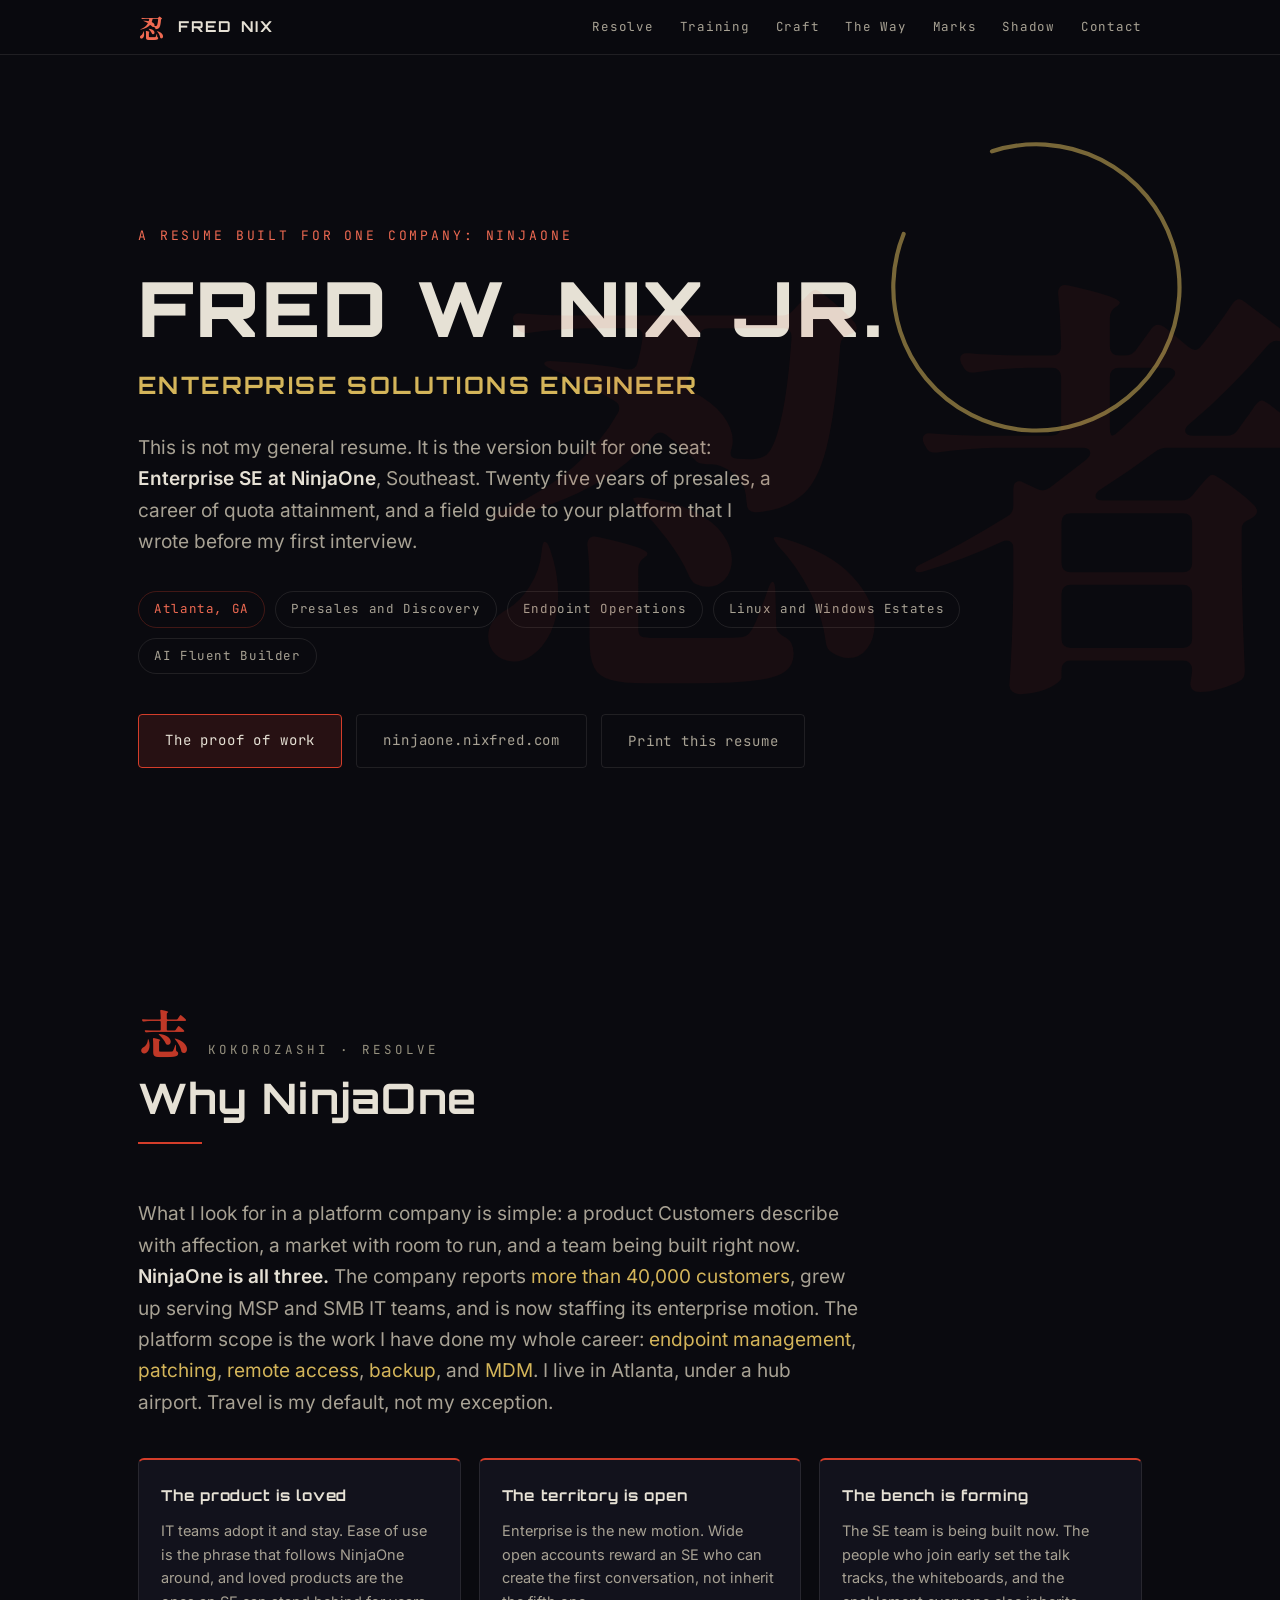
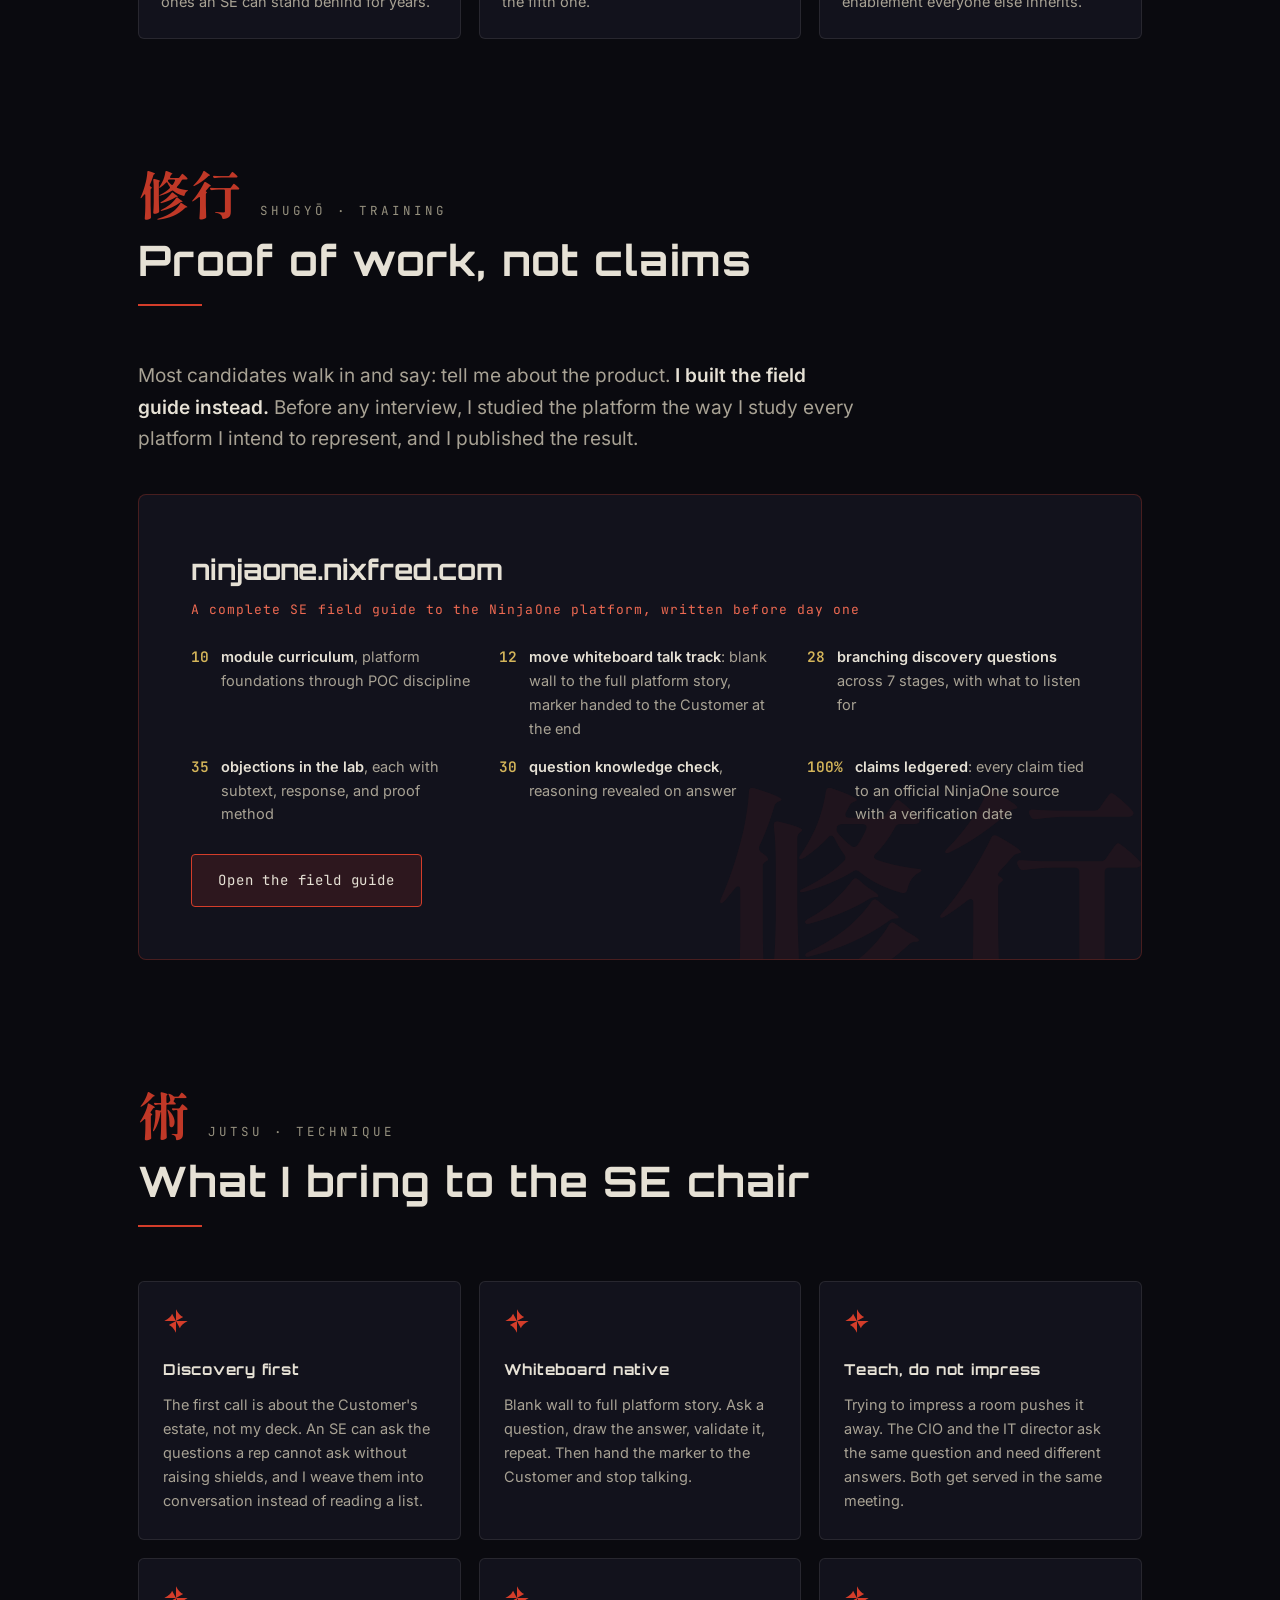
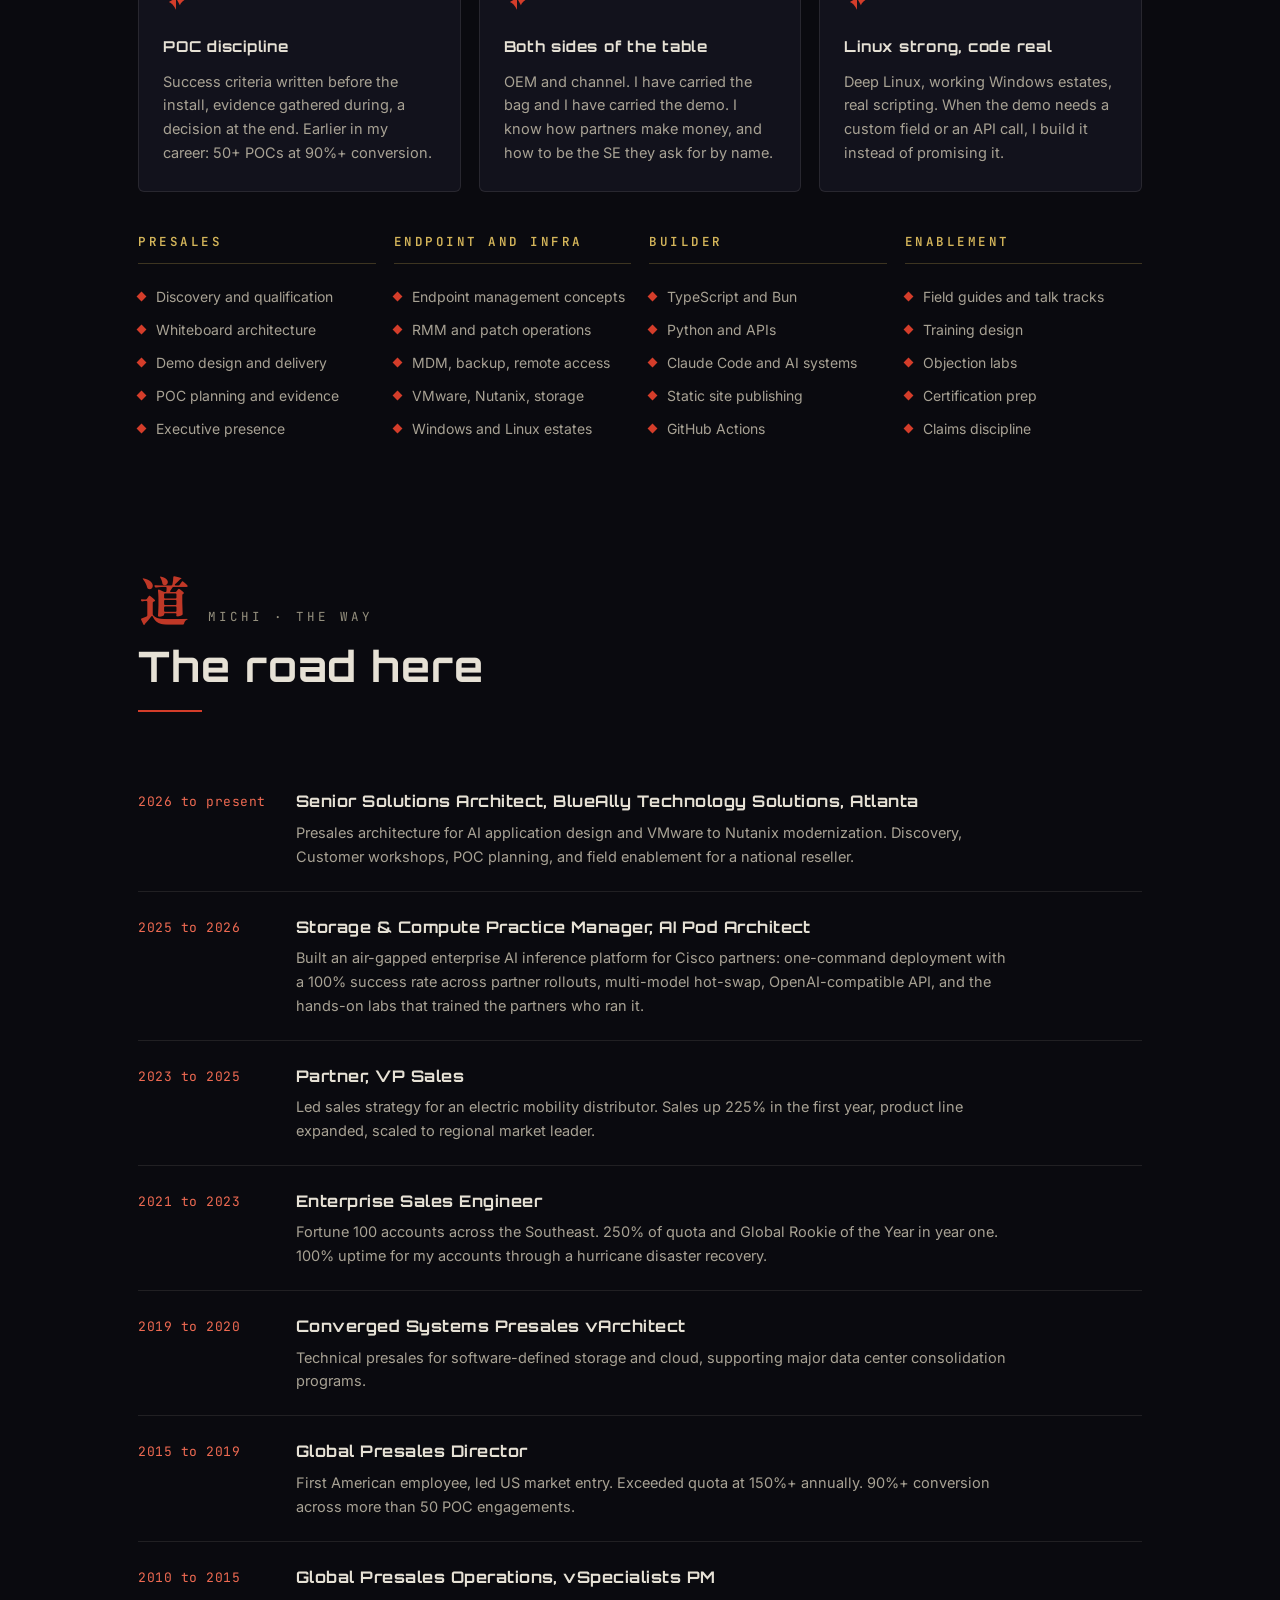
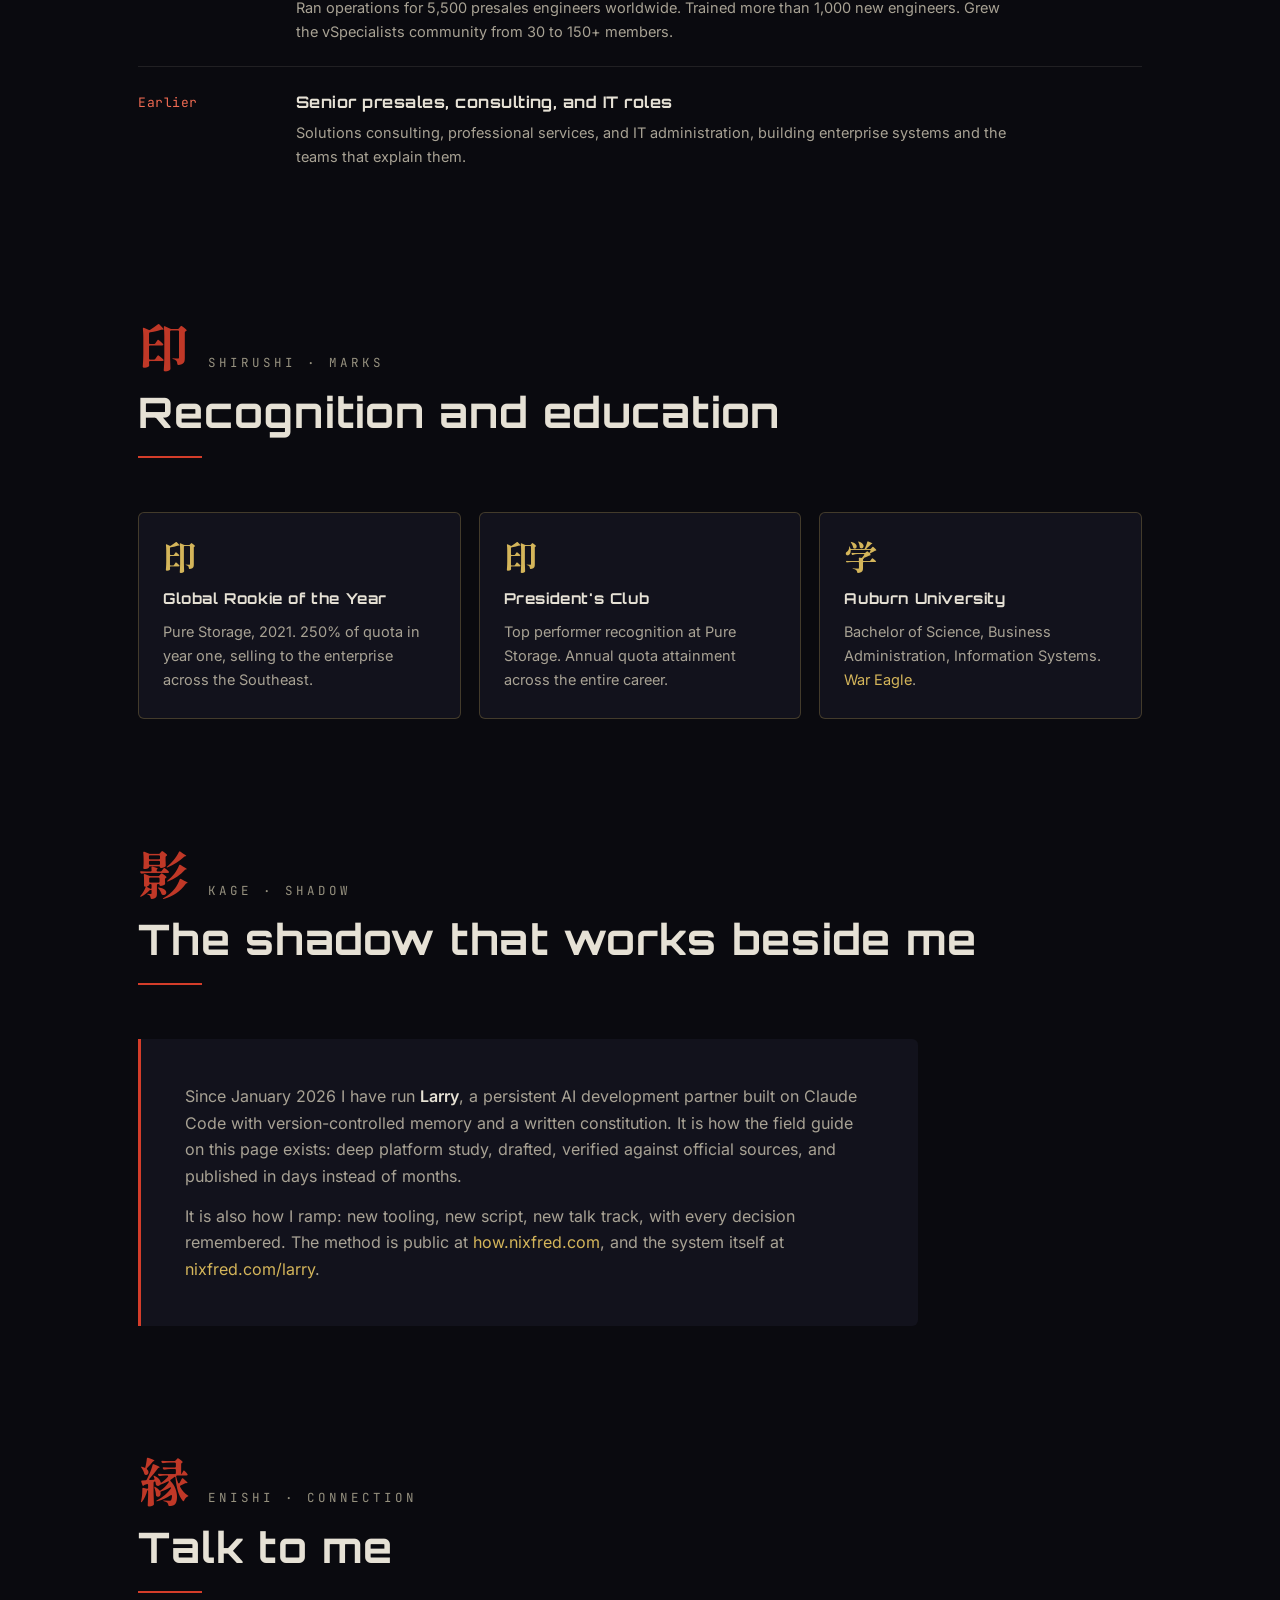
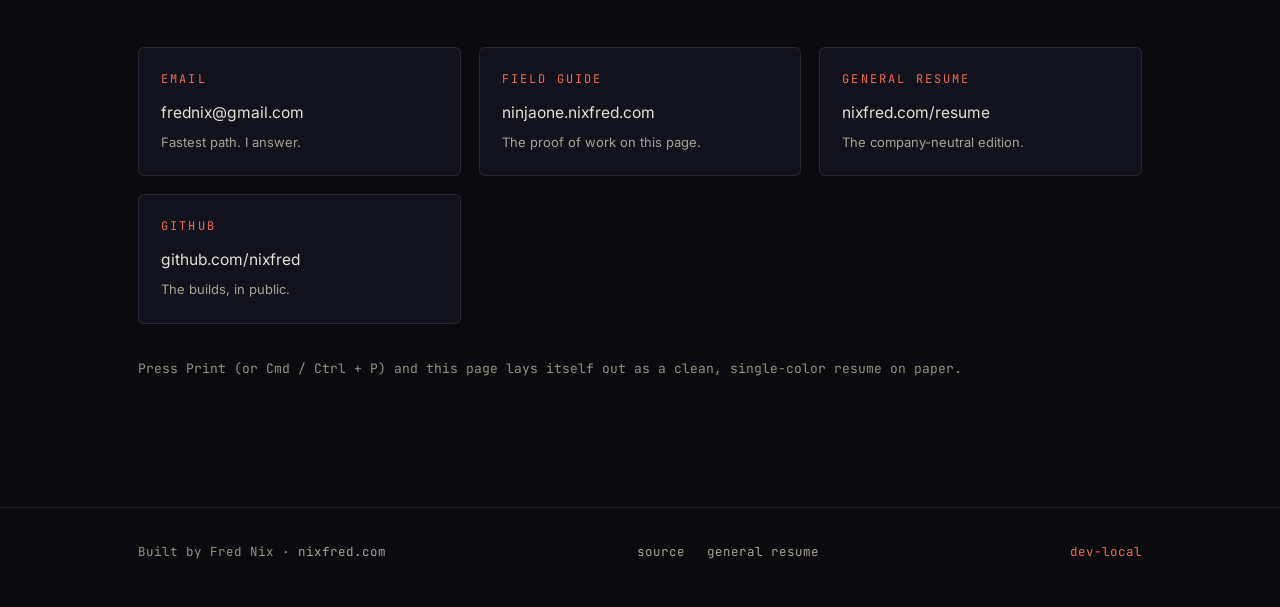
==== index.html @ dfa2b36c "n1.nixfred.com initial build: NinjaOne edition resume, Japanese ninja theme Single-page plain static" ====
<!DOCTYPE html>
<html lang="en">
<head>
  <meta charset="UTF-8">
  <meta name="viewport" content="width=device-width, initial-scale=1.0, viewport-fit=cover">
  <title>Fred W. Nix Jr. | Enterprise SE for NinjaOne</title>
  <meta name="description" content="A NinjaOne edition of Fred Nix's resume: enterprise presales engineer, Atlanta based, with proof of platform study published at ninjaone.nixfred.com.">
  <link rel="canonical" href="https://n1.nixfred.com/">

  <meta property="og:type" content="website">
  <meta property="og:url" content="https://n1.nixfred.com/">
  <meta property="og:title" content="Fred W. Nix Jr. | Enterprise SE for NinjaOne">
  <meta property="og:description" content="Enterprise presales engineer, Atlanta based. Proof of platform study: a full NinjaOne SE field guide at ninjaone.nixfred.com.">
  <meta property="og:image" content="https://n1.nixfred.com/assets/og.png">
  <meta property="og:image:width" content="1200">
  <meta property="og:image:height" content="630">
  <meta name="twitter:card" content="summary_large_image">
  <meta name="twitter:title" content="Fred W. Nix Jr. | Enterprise SE for NinjaOne">
  <meta name="twitter:description" content="Enterprise presales engineer, Atlanta based. Proof of platform study: ninjaone.nixfred.com.">
  <meta name="twitter:image" content="https://n1.nixfred.com/assets/og.png">

  <meta name="theme-color" content="#0a0a0f">
  <link rel="icon" href="favicon.svg" type="image/svg+xml">
  <link rel="icon" href="assets/favicon-32.png" sizes="32x32" type="image/png">
  <link rel="apple-touch-icon" href="assets/favicon-180.png">

  <link rel="stylesheet" href="tokens.css">
  <link rel="stylesheet" href="styles.css">
  <link rel="stylesheet" href="print.css">
  <script>document.documentElement.classList.add('js');</script>
</head>
<body>
<a class="skip-link" href="#main">Skip to content</a>

<svg width="0" height="0" style="position:absolute" aria-hidden="true">
  <defs>
    <symbol id="shuriken" viewBox="0 0 40 40">
      <g fill="currentColor">
        <path d="M20 20 L20 2 Q25 12 31 14 Z"/>
        <path d="M20 20 L20 2 Q25 12 31 14 Z" transform="rotate(90 20 20)"/>
        <path d="M20 20 L20 2 Q25 12 31 14 Z" transform="rotate(180 20 20)"/>
        <path d="M20 20 L20 2 Q25 12 31 14 Z" transform="rotate(270 20 20)"/>
      </g>
    </symbol>
  </defs>
</svg>

<nav class="site-nav" aria-label="Sections">
  <div class="wrap">
    <a class="brand" href="#top"><span class="brand-kanji" lang="ja" aria-hidden="true">忍</span>FRED NIX</a>
    <ul class="nav-links">
      <li><a href="#resolve">Resolve</a></li>
      <li><a href="#training">Training</a></li>
      <li><a href="#craft">Craft</a></li>
      <li><a href="#way">The Way</a></li>
      <li><a href="#marks">Marks</a></li>
      <li><a href="#shadow">Shadow</a></li>
      <li><a href="#contact">Contact</a></li>
    </ul>
  </div>
</nav>

<main id="main">

<header class="hero" id="top">
  <div class="hero-watermark" lang="ja" aria-hidden="true">忍者</div>
  <svg class="hero-enso" viewBox="0 0 200 200" role="img" aria-label="Enso brush circle">
    <circle cx="100" cy="100" r="86" fill="none" stroke="var(--gold)" stroke-width="2.5"
            stroke-linecap="round" stroke-dasharray="465 75" transform="rotate(-108 100 100)" opacity="0.55"/>
  </svg>
  <div class="wrap">
    <p class="kicker">A resume built for one company: NinjaOne</p>
    <h1>FRED W. NIX JR.</h1>
    <p class="hero-role">ENTERPRISE SOLUTIONS ENGINEER</p>
    <p class="hero-claim">
      This is not my general resume. It is the version built for one seat:
      <strong>Enterprise SE at NinjaOne</strong>, Southeast. Twenty five years of
      presales, a career of quota attainment, and a field guide to your platform
      that I wrote before my first interview.
    </p>
    <ul class="chip-row">
      <li class="chip accent">Atlanta, GA</li>
      <li class="chip">Presales and Discovery</li>
      <li class="chip">Endpoint Operations</li>
      <li class="chip">Linux and Windows Estates</li>
      <li class="chip">AI Fluent Builder</li>
    </ul>
    <div class="cta-row">
      <a class="btn" href="#training">The proof of work</a>
      <a class="btn ghost" href="https://ninjaone.nixfred.com/">ninjaone.nixfred.com</a>
      <button class="btn ghost" type="button" onclick="window.print()">Print this resume</button>
    </div>
  </div>
</header>

<section id="resolve" aria-labelledby="resolve-h">
  <div class="wrap">
    <div class="section-head reveal">
      <div class="section-mark">
        <span class="mark-kanji" lang="ja">志</span>
        <span class="mark-romaji">kokorozashi · resolve</span>
      </div>
      <h2 id="resolve-h">Why NinjaOne</h2>
      <div class="section-rule"></div>
    </div>
    <p class="lede reveal">
      What I look for in a platform company is simple: a product Customers describe
      with affection, a market with room to run, and a team being built right now.
      <strong>NinjaOne is all three.</strong> The company reports
      <a href="https://www.ninjaone.com/">more than 40,000 customers</a>, grew up
      serving MSP and SMB IT teams, and is now staffing its enterprise motion.
      The platform scope is the work I have done my whole career:
      <a href="https://www.ninjaone.com/endpoint-management/">endpoint management</a>,
      <a href="https://www.ninjaone.com/patch-management/">patching</a>,
      <a href="https://www.ninjaone.com/remote-access/">remote access</a>,
      <a href="https://www.ninjaone.com/backup/">backup</a>, and
      <a href="https://www.ninjaone.com/mdm/">MDM</a>.
      I live in Atlanta, under a hub airport. Travel is my default, not my exception.
    </p>
    <ul class="why-points">
      <li class="why-point reveal">
        <h3>The product is loved</h3>
        <p>IT teams adopt it and stay. Ease of use is the phrase that follows
        NinjaOne around, and loved products are the ones an SE can stand behind
        for years.</p>
      </li>
      <li class="why-point reveal">
        <h3>The territory is open</h3>
        <p>Enterprise is the new motion. Wide open accounts reward an SE who can
        create the first conversation, not inherit the fifth one.</p>
      </li>
      <li class="why-point reveal">
        <h3>The bench is forming</h3>
        <p>The SE team is being built now. The people who join early set the
        talk tracks, the whiteboards, and the enablement everyone else inherits.</p>
      </li>
    </ul>
  </div>
</section>

<section id="training" aria-labelledby="training-h">
  <div class="wrap">
    <div class="section-head reveal">
      <div class="section-mark">
        <span class="mark-kanji" lang="ja">修行</span>
        <span class="mark-romaji">shugyō · training</span>
      </div>
      <h2 id="training-h">Proof of work, not claims</h2>
      <div class="section-rule"></div>
    </div>
    <p class="lede reveal">
      Most candidates walk in and say: tell me about the product.
      <strong>I built the field guide instead.</strong> Before any interview,
      I studied the platform the way I study every platform I intend to represent,
      and I published the result.
    </p>
    <div class="proof reveal" style="margin-top:40px">
      <div class="proof-kanji" lang="ja" aria-hidden="true">修行</div>
      <h3><a href="https://ninjaone.nixfred.com/">ninjaone.nixfred.com</a></h3>
      <p class="proof-sub">A complete SE field guide to the NinjaOne platform, written before day one</p>
      <ul class="proof-grid">
        <li><span class="n">10</span><span><strong>module curriculum</strong>, platform foundations through POC discipline</span></li>
        <li><span class="n">12</span><span><strong>move whiteboard talk track</strong>: blank wall to the full platform story, marker handed to the Customer at the end</span></li>
        <li><span class="n">28</span><span><strong>branching discovery questions</strong> across 7 stages, with what to listen for</span></li>
        <li><span class="n">35</span><span><strong>objections in the lab</strong>, each with subtext, response, and proof method</span></li>
        <li><span class="n">30</span><span><strong>question knowledge check</strong>, reasoning revealed on answer</span></li>
        <li><span class="n">100%</span><span><strong>claims ledgered</strong>: every claim tied to an official NinjaOne source with a verification date</span></li>
      </ul>
      <a class="btn" href="https://ninjaone.nixfred.com/">Open the field guide</a>
    </div>
  </div>
</section>

<section id="craft" aria-labelledby="craft-h">
  <div class="wrap">
    <div class="section-head reveal">
      <div class="section-mark">
        <span class="mark-kanji" lang="ja">術</span>
        <span class="mark-romaji">jutsu · technique</span>
      </div>
      <h2 id="craft-h">What I bring to the SE chair</h2>
      <div class="section-rule"></div>
    </div>
    <div class="craft-grid">
      <div class="craft-card reveal">
        <svg class="shuriken" role="img" aria-label="Shuriken mark" style="color:var(--vermillion)"><use href="#shuriken"/></svg>
        <h3>Discovery first</h3>
        <p>The first call is about the Customer's estate, not my deck. An SE can ask
        the questions a rep cannot ask without raising shields, and I weave them
        into conversation instead of reading a list.</p>
      </div>
      <div class="craft-card reveal">
        <svg class="shuriken" role="img" aria-label="Shuriken mark" style="color:var(--vermillion)"><use href="#shuriken"/></svg>
        <h3>Whiteboard native</h3>
        <p>Blank wall to full platform story. Ask a question, draw the answer,
        validate it, repeat. Then hand the marker to the Customer and stop talking.</p>
      </div>
      <div class="craft-card reveal">
        <svg class="shuriken" role="img" aria-label="Shuriken mark" style="color:var(--vermillion)"><use href="#shuriken"/></svg>
        <h3>Teach, do not impress</h3>
        <p>Trying to impress a room pushes it away. The CIO and the IT director ask
        the same question and need different answers. Both get served in the same meeting.</p>
      </div>
      <div class="craft-card reveal">
        <svg class="shuriken" role="img" aria-label="Shuriken mark" style="color:var(--vermillion)"><use href="#shuriken"/></svg>
        <h3>POC discipline</h3>
        <p>Success criteria written before the install, evidence gathered during,
        a decision at the end. Earlier in my career: 50+ POCs at 90%+ conversion.</p>
      </div>
      <div class="craft-card reveal">
        <svg class="shuriken" role="img" aria-label="Shuriken mark" style="color:var(--vermillion)"><use href="#shuriken"/></svg>
        <h3>Both sides of the table</h3>
        <p>OEM and channel. I have carried the bag and I have carried the demo. I know
        how partners make money, and how to be the SE they ask for by name.</p>
      </div>
      <div class="craft-card reveal">
        <svg class="shuriken" role="img" aria-label="Shuriken mark" style="color:var(--vermillion)"><use href="#shuriken"/></svg>
        <h3>Linux strong, code real</h3>
        <p>Deep Linux, working Windows estates, real scripting. When the demo needs a
        custom field or an API call, I build it instead of promising it.</p>
      </div>
    </div>

    <div class="skills-grid">
      <div class="skill-col reveal">
        <h3>Presales</h3>
        <ul>
          <li>Discovery and qualification</li>
          <li>Whiteboard architecture</li>
          <li>Demo design and delivery</li>
          <li>POC planning and evidence</li>
          <li>Executive presence</li>
        </ul>
      </div>
      <div class="skill-col reveal">
        <h3>Endpoint and Infra</h3>
        <ul>
          <li>Endpoint management concepts</li>
          <li>RMM and patch operations</li>
          <li>MDM, backup, remote access</li>
          <li>VMware, Nutanix, storage</li>
          <li>Windows and Linux estates</li>
        </ul>
      </div>
      <div class="skill-col reveal">
        <h3>Builder</h3>
        <ul>
          <li>TypeScript and Bun</li>
          <li>Python and APIs</li>
          <li>Claude Code and AI systems</li>
          <li>Static site publishing</li>
          <li>GitHub Actions</li>
        </ul>
      </div>
      <div class="skill-col reveal">
        <h3>Enablement</h3>
        <ul>
          <li>Field guides and talk tracks</li>
          <li>Training design</li>
          <li>Objection labs</li>
          <li>Certification prep</li>
          <li>Claims discipline</li>
        </ul>
      </div>
    </div>
  </div>
</section>

<section id="way" aria-labelledby="way-h">
  <div class="wrap">
    <div class="section-head reveal">
      <div class="section-mark">
        <span class="mark-kanji" lang="ja">道</span>
        <span class="mark-romaji">michi · the way</span>
      </div>
      <h2 id="way-h">The road here</h2>
      <div class="section-rule"></div>
    </div>
    <ul class="timeline">
      <li class="reveal">
        <span class="t-when">2026 to present</span>
        <div>
          <div class="t-role">Senior Solutions Architect, BlueAlly Technology Solutions, Atlanta</div>
          <p class="t-what">Presales architecture for AI application design and VMware to
          Nutanix modernization. Discovery, Customer workshops, POC planning, and field
          enablement for a national reseller.</p>
        </div>
      </li>
      <li class="reveal">
        <span class="t-when">2025 to 2026</span>
        <div>
          <div class="t-role">Storage &amp; Compute Practice Manager, AI Pod Architect</div>
          <p class="t-what">Built an air-gapped enterprise AI inference platform for Cisco
          partners: one-command deployment with a 100% success rate across partner rollouts,
          multi-model hot-swap, OpenAI-compatible API, and the hands-on labs that trained
          the partners who ran it.</p>
        </div>
      </li>
      <li class="reveal">
        <span class="t-when">2023 to 2025</span>
        <div>
          <div class="t-role">Partner, VP Sales</div>
          <p class="t-what">Led sales strategy for an electric mobility distributor.
          Sales up 225% in the first year, product line expanded, scaled to regional
          market leader.</p>
        </div>
      </li>
      <li class="reveal">
        <span class="t-when">2021 to 2023</span>
        <div>
          <div class="t-role">Enterprise Sales Engineer</div>
          <p class="t-what">Fortune 100 accounts across the Southeast. 250% of quota and
          Global Rookie of the Year in year one. 100% uptime for my accounts through a
          hurricane disaster recovery.</p>
        </div>
      </li>
      <li class="reveal">
        <span class="t-when">2019 to 2020</span>
        <div>
          <div class="t-role">Converged Systems Presales vArchitect</div>
          <p class="t-what">Technical presales for software-defined storage and cloud,
          supporting major data center consolidation programs.</p>
        </div>
      </li>
      <li class="reveal">
        <span class="t-when">2015 to 2019</span>
        <div>
          <div class="t-role">Global Presales Director</div>
          <p class="t-what">First American employee, led US market entry. Exceeded quota at
          150%+ annually. 90%+ conversion across more than 50 POC engagements.</p>
        </div>
      </li>
      <li class="reveal">
        <span class="t-when">2010 to 2015</span>
        <div>
          <div class="t-role">Global Presales Operations, vSpecialists PM</div>
          <p class="t-what">Ran operations for 5,500 presales engineers worldwide. Trained
          more than 1,000 new engineers. Grew the vSpecialists community from 30 to 150+
          members.</p>
        </div>
      </li>
      <li class="reveal">
        <span class="t-when">Earlier</span>
        <div>
          <div class="t-role">Senior presales, consulting, and IT roles</div>
          <p class="t-what">Solutions consulting, professional services, and IT
          administration, building enterprise systems and the teams that explain them.</p>
        </div>
      </li>
    </ul>
  </div>
</section>

<section id="marks" aria-labelledby="marks-h">
  <div class="wrap">
    <div class="section-head reveal">
      <div class="section-mark">
        <span class="mark-kanji" lang="ja">印</span>
        <span class="mark-romaji">shirushi · marks</span>
      </div>
      <h2 id="marks-h">Recognition and education</h2>
      <div class="section-rule"></div>
    </div>
    <div class="marks-grid">
      <div class="mark-card reveal">
        <div class="kanji-badge" lang="ja" aria-hidden="true">印</div>
        <h3>Global Rookie of the Year</h3>
        <p>Pure Storage, 2021. 250% of quota in year one, selling to the enterprise
        across the Southeast.</p>
      </div>
      <div class="mark-card reveal">
        <div class="kanji-badge" lang="ja" aria-hidden="true">印</div>
        <h3>President's Club</h3>
        <p>Top performer recognition at Pure Storage. Annual quota attainment across
        the entire career.</p>
      </div>
      <div class="mark-card reveal">
        <div class="kanji-badge" lang="ja" aria-hidden="true">学</div>
        <h3>Auburn University</h3>
        <p>Bachelor of Science, Business Administration, Information Systems.
        <a href="https://www.auburn.edu/">War Eagle</a>.</p>
      </div>
    </div>
  </div>
</section>

<section id="shadow" aria-labelledby="shadow-h">
  <div class="wrap">
    <div class="section-head reveal">
      <div class="section-mark">
        <span class="mark-kanji" lang="ja">影</span>
        <span class="mark-romaji">kage · shadow</span>
      </div>
      <h2 id="shadow-h">The shadow that works beside me</h2>
      <div class="section-rule"></div>
    </div>
    <div class="shadow-box reveal">
      <p>Since January 2026 I have run <strong>Larry</strong>, a persistent AI development
      partner built on Claude Code with version-controlled memory and a written constitution.
      It is how the field guide on this page exists: deep platform study, drafted, verified
      against official sources, and published in days instead of months.</p>
      <p>It is also how I ramp: new tooling, new script, new talk track, with every decision
      remembered. The method is public at <a href="https://how.nixfred.com/">how.nixfred.com</a>,
      and the system itself at <a href="https://nixfred.com/larry">nixfred.com/larry</a>.</p>
    </div>
  </div>
</section>

<section id="contact" aria-labelledby="contact-h">
  <div class="wrap">
    <div class="section-head reveal">
      <div class="section-mark">
        <span class="mark-kanji" lang="ja">縁</span>
        <span class="mark-romaji">enishi · connection</span>
      </div>
      <h2 id="contact-h">Talk to me</h2>
      <div class="section-rule"></div>
    </div>
    <ul class="contact-links">
      <li class="reveal">
        <a href="mailto:frednix@gmail.com">
          <span class="lbl">Email</span>
          <span class="val">frednix@gmail.com</span>
          <span class="sub">Fastest path. I answer.</span>
        </a>
      </li>
      <li class="reveal">
        <a href="https://ninjaone.nixfred.com/">
          <span class="lbl">Field guide</span>
          <span class="val">ninjaone.nixfred.com</span>
          <span class="sub">The proof of work on this page.</span>
        </a>
      </li>
      <li class="reveal">
        <a href="https://nixfred.com/resume/">
          <span class="lbl">General resume</span>
          <span class="val">nixfred.com/resume</span>
          <span class="sub">The company-neutral edition.</span>
        </a>
      </li>
      <li class="reveal">
        <a href="https://github.com/nixfred">
          <span class="lbl">GitHub</span>
          <span class="val">github.com/nixfred</span>
          <span class="sub">The builds, in public.</span>
        </a>
      </li>
    </ul>
    <p class="print-hint">Press Print (or Cmd / Ctrl + P) and this page lays itself out as a clean, single-color resume on paper.</p>
  </div>
</section>

</main>

<footer class="site-footer">
  <div class="wrap">
    <span>Built by Fred Nix · <a href="https://nixfred.com/">nixfred.com</a></span>
    <span class="footer-links">
      <a href="https://github.com/nixfred/resume.nixfred.com.ninjaone">source</a>
      <a href="https://nixfred.com/resume/">general resume</a>
    </span>
    <span class="version">dev-local</span>
  </div>
</footer>

<script>
  // Decorative reveal only. All content is present without JS.
  const revealObserver = new IntersectionObserver((entries) => {
    entries.forEach(entry => {
      if (entry.isIntersecting) {
        entry.target.classList.add('in');
        revealObserver.unobserve(entry.target);
      }
    });
  }, { threshold: 0.08 });
  document.querySelectorAll('.reveal').forEach(el => revealObserver.observe(el));
</script>

</body>
</html>
---- tokens.css ----
/* tokens.css: the only home for color values on n1.nixfred.com (factory: tokens are law) */
:root {
  /* palette */
  --ink: #0a0a0f;
  --ink-2: #12121c;
  --ink-3: #1a1a28;
  --bone: #e6e1d5;
  --bone-dim: #a8a294;
  --bone-faint: #96917f;
  --vermillion: #d43d2a;
  --vermillion-text: #ef6a52;
  --gold: #d4b55a;
  --gold-dim: #9d8a4e;

  /* derived shades */
  --vermillion-border: rgba(212, 61, 42, 0.28);
  --vermillion-glow: rgba(212, 61, 42, 0.14);
  --gold-border: rgba(212, 181, 90, 0.25);
  --bone-border: rgba(230, 225, 213, 0.10);
  --ink-overlay: rgba(10, 10, 15, 0.82);
  --kanji-watermark: rgba(212, 61, 42, 0.07);
  --kanji-mark: rgba(212, 61, 42, 0.9);

  /* type */
  --font-display: 'Orbitron', sans-serif;
  --font-body: 'Inter', sans-serif;
  --font-mono: 'JetBrains Mono', monospace;
  --font-kanji: 'Shippori Mincho B1', serif;

  /* rhythm */
  --maxw: 1100px;
  --gutter: clamp(20px, 4vw, 48px);
  --section-gap: clamp(72px, 10vw, 128px);

  color-scheme: dark;
}

/* print palette: clean single-color paper resume. Colors live here so
   print.css stays layout-only and the tokens gate holds on paper too. */
@media print {
  :root {
    --ink: #ffffff;
    --ink-2: #ffffff;
    --ink-3: #ffffff;
    --bone: #1a1a1a;
    --bone-dim: #333333;
    --bone-faint: #555555;
    --vermillion: #1a1a1a;
    --vermillion-text: #1a1a1a;
    --gold: #1a1a1a;
    --gold-dim: #1a1a1a;
    --vermillion-border: #cccccc;
    --vermillion-glow: #ffffff;
    --gold-border: #cccccc;
    --bone-border: #dddddd;
    --ink-overlay: #ffffff;
    --kanji-watermark: rgba(0, 0, 0, 0);
    --kanji-mark: #1a1a1a;
    color-scheme: light;
  }
}
---- styles.css ----
/* styles.css: n1.nixfred.com. All color flows from tokens.css. */

@font-face {
  font-family: 'Orbitron';
  src: url('assets/fonts/orbitron-700.woff2') format('woff2');
  font-weight: 700;
  font-display: swap;
}
@font-face {
  font-family: 'Orbitron';
  src: url('assets/fonts/orbitron-900.woff2') format('woff2');
  font-weight: 900;
  font-display: swap;
}
@font-face {
  font-family: 'Inter';
  src: url('assets/fonts/inter-400.woff2') format('woff2');
  font-weight: 400;
  font-display: swap;
}
@font-face {
  font-family: 'Inter';
  src: url('assets/fonts/inter-600.woff2') format('woff2');
  font-weight: 600;
  font-display: swap;
}
@font-face {
  font-family: 'Inter';
  src: url('assets/fonts/inter-700.woff2') format('woff2');
  font-weight: 700;
  font-display: swap;
}
@font-face {
  font-family: 'JetBrains Mono';
  src: url('assets/fonts/jetbrains-mono-400.woff2') format('woff2');
  font-weight: 400;
  font-display: swap;
}
@font-face {
  font-family: 'JetBrains Mono';
  src: url('assets/fonts/jetbrains-mono-600.woff2') format('woff2');
  font-weight: 600;
  font-display: swap;
}
@font-face {
  font-family: 'Shippori Mincho B1';
  src: url('assets/fonts/shippori-kanji.woff2') format('woff2');
  font-weight: 700;
  font-display: swap;
}

* { margin: 0; padding: 0; box-sizing: border-box; }

html { scroll-behavior: smooth; }

body {
  background: var(--ink);
  color: var(--bone);
  font-family: var(--font-body);
  font-size: 17px;
  line-height: 1.65;
  -webkit-text-size-adjust: 100%;
  text-size-adjust: 100%;
  overflow-x: hidden;
}

::selection { background: var(--gold); color: var(--ink); }

a { color: var(--gold); text-decoration: none; }
a:hover { text-decoration: underline; }
a:focus-visible, button:focus-visible {
  outline: 2px solid var(--vermillion-text);
  outline-offset: 3px;
  border-radius: 2px;
}

.skip-link {
  position: absolute;
  left: -9999px;
  top: 0;
  background: var(--gold);
  color: var(--ink);
  padding: 10px 18px;
  font-family: var(--font-mono);
  font-size: 13px;
  z-index: 100;
}
.skip-link:focus { left: 0; }

.wrap {
  max-width: var(--maxw);
  margin: 0 auto;
  padding-left: var(--gutter);
  padding-right: var(--gutter);
}

/* ---------- nav ---------- */
.site-nav {
  position: sticky;
  top: 0;
  z-index: 50;
  background: var(--ink-overlay);
  backdrop-filter: blur(12px);
  border-bottom: 1px solid var(--bone-border);
}
.site-nav .wrap {
  display: flex;
  align-items: center;
  justify-content: space-between;
  padding-top: 14px;
  padding-bottom: 14px;
}
.brand {
  display: flex;
  align-items: center;
  gap: 12px;
  color: var(--bone);
  font-family: var(--font-display);
  font-weight: 700;
  font-size: 15px;
  letter-spacing: 0.14em;
}
.brand:hover { text-decoration: none; }
.brand-kanji {
  font-family: var(--font-kanji);
  color: var(--vermillion-text);
  font-size: 26px;
  line-height: 1;
}
.nav-links {
  display: flex;
  gap: 26px;
  list-style: none;
  font-family: var(--font-mono);
  font-size: 12.5px;
  letter-spacing: 0.06em;
}
.nav-links a { color: var(--bone-dim); }
.nav-links a:hover { color: var(--gold); text-decoration: none; }
@media (max-width: 760px) {
  .nav-links { display: none; }
}

/* ---------- hero ---------- */
.hero {
  position: relative;
  padding: clamp(90px, 14vw, 170px) 0 clamp(64px, 9vw, 110px);
  overflow: hidden;
}
.hero-watermark {
  position: absolute;
  top: 50%;
  right: -4%;
  transform: translateY(-50%);
  font-family: var(--font-kanji);
  font-size: clamp(220px, 34vw, 460px);
  line-height: 1;
  color: var(--kanji-watermark);
  white-space: nowrap;
  pointer-events: none;
  user-select: none;
}
.hero-enso {
  position: absolute;
  top: 8%;
  right: 6%;
  width: clamp(200px, 26vw, 380px);
  pointer-events: none;
  user-select: none;
}
.kicker {
  font-family: var(--font-mono);
  font-size: 13px;
  letter-spacing: 0.22em;
  color: var(--vermillion-text);
  text-transform: uppercase;
  margin-bottom: 22px;
}
.hero h1 {
  font-family: var(--font-display);
  font-weight: 900;
  font-size: clamp(38px, 6.4vw, 76px);
  letter-spacing: 0.04em;
  line-height: 1.05;
  margin-bottom: 18px;
}
.hero-role {
  font-family: var(--font-display);
  font-weight: 700;
  font-size: clamp(16px, 2.3vw, 24px);
  letter-spacing: 0.10em;
  color: var(--gold);
  margin-bottom: 26px;
}
.hero-claim {
  max-width: 640px;
  font-size: clamp(17px, 1.6vw, 19px);
  color: var(--bone-dim);
  margin-bottom: 34px;
}
.hero-claim strong { color: var(--bone); font-weight: 600; }
.chip-row {
  display: flex;
  flex-wrap: wrap;
  gap: 10px;
  margin-bottom: 40px;
  list-style: none;
}
.chip {
  font-family: var(--font-mono);
  font-size: 12.5px;
  letter-spacing: 0.05em;
  color: var(--bone-dim);
  border: 1px solid var(--bone-border);
  border-radius: 999px;
  padding: 7px 15px;
}
.chip.accent {
  color: var(--vermillion-text);
  border-color: var(--vermillion-border);
}
.cta-row { display: flex; flex-wrap: wrap; gap: 14px; }
.btn {
  display: inline-block;
  font-family: var(--font-mono);
  font-size: 14px;
  letter-spacing: 0.06em;
  padding: 14px 26px;
  border-radius: 4px;
  border: 1px solid var(--vermillion);
  color: var(--bone);
  background: var(--vermillion-glow);
  cursor: pointer;
  min-height: 44px;
}
.btn:hover { border-color: var(--vermillion-text); background: var(--vermillion-glow); text-decoration: none; }
.btn.ghost {
  background: transparent;
  border-color: var(--bone-border);
  color: var(--bone-dim);
}
.btn.ghost:hover { border-color: var(--gold); color: var(--gold); background: transparent; }

/* ---------- sections ---------- */
section { padding: var(--section-gap) 0 0; }
.section-head { margin-bottom: clamp(34px, 5vw, 54px); }
.section-mark {
  display: flex;
  align-items: baseline;
  gap: 18px;
  margin-bottom: 14px;
}
.mark-kanji {
  font-family: var(--font-kanji);
  font-size: clamp(34px, 4.6vw, 52px);
  line-height: 1;
  color: var(--kanji-mark);
}
.mark-romaji {
  font-family: var(--font-mono);
  font-size: 12.5px;
  letter-spacing: 0.24em;
  text-transform: uppercase;
  color: var(--bone-faint);
}
.section-head h2 {
  font-family: var(--font-display);
  font-weight: 700;
  font-size: clamp(26px, 3.8vw, 42px);
  letter-spacing: 0.03em;
  line-height: 1.15;
}
.section-rule {
  width: 64px;
  height: 2px;
  background: var(--vermillion);
  margin-top: 20px;
}
.lede {
  max-width: 720px;
  font-size: clamp(17px, 1.7vw, 19px);
  color: var(--bone-dim);
}
.lede strong { color: var(--bone); font-weight: 600; }

/* ---------- resolve (why) ---------- */
.why-points {
  display: grid;
  grid-template-columns: repeat(auto-fit, minmax(240px, 1fr));
  gap: 18px;
  margin-top: 40px;
  list-style: none;
}
.why-point {
  border: 1px solid var(--bone-border);
  border-top: 2px solid var(--vermillion);
  border-radius: 6px;
  background: var(--ink-2);
  padding: 24px 22px;
}
.why-point h3 {
  font-family: var(--font-display);
  font-size: 15px;
  font-weight: 700;
  letter-spacing: 0.05em;
  margin-bottom: 10px;
  color: var(--bone);
}
.why-point p { font-size: 14.5px; color: var(--bone-dim); }

/* ---------- proof of work ---------- */
.proof {
  border: 1px solid var(--vermillion-border);
  border-radius: 8px;
  background: var(--ink-2);
  padding: clamp(28px, 4.5vw, 52px);
  position: relative;
  overflow: hidden;
}
.proof-kanji {
  position: absolute;
  right: -10px;
  bottom: -30px;
  font-family: var(--font-kanji);
  font-size: clamp(120px, 18vw, 220px);
  line-height: 1;
  color: var(--kanji-watermark);
  pointer-events: none;
  user-select: none;
}
.proof h3 {
  font-family: var(--font-display);
  font-weight: 700;
  font-size: clamp(20px, 2.6vw, 28px);
  margin-bottom: 6px;
}
.proof h3 a { color: var(--bone); }
.proof h3 a:hover { color: var(--gold); }
.proof-sub {
  font-family: var(--font-mono);
  font-size: 13px;
  color: var(--vermillion-text);
  letter-spacing: 0.08em;
  margin-bottom: 24px;
}
.proof-grid {
  display: grid;
  grid-template-columns: repeat(auto-fit, minmax(230px, 1fr));
  gap: 14px 26px;
  margin: 0 0 28px;
  padding: 0;
  list-style: none;
  position: relative;
}
.proof-grid li {
  display: flex;
  gap: 12px;
  align-items: flex-start;
  font-size: 14.5px;
  color: var(--bone-dim);
}
.proof-grid .n {
  font-family: var(--font-mono);
  font-weight: 600;
  color: var(--gold);
  white-space: nowrap;
}
.proof-grid strong { color: var(--bone); font-weight: 600; }

/* ---------- craft cards ---------- */
.craft-grid {
  display: grid;
  grid-template-columns: repeat(auto-fit, minmax(300px, 1fr));
  gap: 18px;
  margin-top: 40px;
}
.craft-card {
  border: 1px solid var(--bone-border);
  border-radius: 6px;
  background: var(--ink-2);
  padding: 26px 24px;
}
.craft-card .shuriken { width: 26px; height: 26px; margin-bottom: 16px; }
.craft-card h3 {
  font-family: var(--font-display);
  font-size: 15px;
  font-weight: 700;
  letter-spacing: 0.05em;
  margin-bottom: 10px;
}
.craft-card p { font-size: 14.5px; color: var(--bone-dim); }

/* ---------- timeline ---------- */
.timeline { list-style: none; margin-top: 40px; }
.timeline li {
  display: grid;
  grid-template-columns: 130px 1fr;
  gap: 8px 28px;
  padding: 22px 0;
  border-bottom: 1px solid var(--bone-border);
}
.timeline li:last-child { border-bottom: none; }
.t-when {
  font-family: var(--font-mono);
  font-size: 13px;
  color: var(--vermillion-text);
  letter-spacing: 0.04em;
  padding-top: 3px;
}
.t-role {
  font-family: var(--font-display);
  font-weight: 700;
  font-size: 16px;
  letter-spacing: 0.03em;
  margin-bottom: 6px;
}
.t-what { font-size: 14.5px; color: var(--bone-dim); max-width: 720px; }
@media (max-width: 640px) {
  .timeline li { grid-template-columns: 1fr; gap: 4px; }
}

/* ---------- skills ---------- */
.skills-grid {
  display: grid;
  grid-template-columns: repeat(auto-fit, minmax(230px, 1fr));
  gap: 18px;
  margin-top: 40px;
}
.skill-col h3 {
  font-family: var(--font-mono);
  font-size: 12.5px;
  letter-spacing: 0.2em;
  text-transform: uppercase;
  color: var(--gold);
  margin-bottom: 16px;
  padding-bottom: 10px;
  border-bottom: 1px solid var(--gold-border);
}
.skill-col ul { list-style: none; }
.skill-col li {
  font-size: 14px;
  color: var(--bone-dim);
  padding: 5px 0 5px 18px;
  position: relative;
}
.skill-col li::before {
  content: '';
  position: absolute;
  left: 0;
  top: 13px;
  width: 7px;
  height: 7px;
  background: var(--vermillion);
  transform: rotate(45deg);
}

/* ---------- marks ---------- */
.marks-grid {
  display: grid;
  grid-template-columns: repeat(auto-fit, minmax(280px, 1fr));
  gap: 18px;
  margin-top: 40px;
}
.mark-card {
  border: 1px solid var(--gold-border);
  border-radius: 6px;
  background: var(--ink-2);
  padding: 26px 24px;
}
.mark-card .kanji-badge {
  font-family: var(--font-kanji);
  font-size: 34px;
  color: var(--gold);
  line-height: 1;
  margin-bottom: 14px;
}
.mark-card h3 {
  font-family: var(--font-display);
  font-size: 15px;
  font-weight: 700;
  letter-spacing: 0.04em;
  margin-bottom: 8px;
}
.mark-card p { font-size: 14.5px; color: var(--bone-dim); }

/* ---------- shadow ---------- */
.shadow-box {
  border-left: 3px solid var(--vermillion);
  background: var(--ink-2);
  border-radius: 0 6px 6px 0;
  padding: clamp(26px, 4vw, 44px);
  max-width: 780px;
}
.shadow-box p { color: var(--bone-dim); font-size: 16px; }
.shadow-box p + p { margin-top: 14px; }
.shadow-box strong { color: var(--bone); font-weight: 600; }

/* ---------- contact ---------- */
.contact-links {
  display: grid;
  grid-template-columns: repeat(auto-fit, minmax(240px, 1fr));
  gap: 18px;
  margin-top: 40px;
  list-style: none;
}
.contact-links a {
  display: block;
  border: 1px solid var(--bone-border);
  border-radius: 6px;
  background: var(--ink-2);
  padding: 22px;
  color: var(--bone);
}
.contact-links a:hover { border-color: var(--vermillion); text-decoration: none; }
.contact-links .lbl {
  font-family: var(--font-mono);
  font-size: 12px;
  letter-spacing: 0.18em;
  text-transform: uppercase;
  color: var(--vermillion-text);
  display: block;
  margin-bottom: 8px;
}
.contact-links .val { font-size: 15.5px; color: var(--bone); }
.contact-links .sub { font-size: 13px; color: var(--bone-dim); display: block; margin-top: 6px; }
.print-hint {
  margin-top: 34px;
  font-family: var(--font-mono);
  font-size: 13px;
  color: var(--bone-faint);
}

/* ---------- footer ---------- */
.site-footer {
  margin-top: var(--section-gap);
  border-top: 1px solid var(--bone-border);
  padding: 34px 0 44px;
}
.site-footer .wrap {
  display: flex;
  flex-wrap: wrap;
  gap: 14px 28px;
  align-items: center;
  justify-content: space-between;
  font-family: var(--font-mono);
  font-size: 12.5px;
  color: var(--bone-faint);
}
.site-footer a { color: var(--bone-dim); }
.site-footer a:hover { color: var(--gold); }
.footer-links { display: flex; gap: 22px; flex-wrap: wrap; }
.version { color: var(--vermillion-text); }

/* ---------- reveal (decorative only) ---------- */
html.js .reveal {
  opacity: 0;
  transform: translateY(22px);
  transition: opacity 0.7s ease, transform 0.7s ease;
}
html.js .reveal.in { opacity: 1; transform: none; }
@media (prefers-reduced-motion: reduce) {
  html.js .reveal { opacity: 1; transform: none; transition: none; }
  html { scroll-behavior: auto; }
}
---- print.css ----
/* print.css: clean single-color paper resume. Layout only; every color
   comes from the @media print token block in tokens.css. */

@media print {
  body { font-size: 11.5pt; line-height: 1.5; background: var(--ink); }

  .site-nav, .cta-row, .print-hint, .hero-enso, .hero-watermark,
  .proof-kanji, .skip-link, .shuriken { display: none !important; }

  .hero { padding: 0 0 18pt; }
  section { padding-top: 22pt; }
  .wrap { padding: 0; max-width: none; }

  .why-points, .craft-grid, .skills-grid, .marks-grid, .contact-links {
    grid-template-columns: 1fr 1fr;
    gap: 10pt;
  }
  .why-point, .craft-card, .mark-card, .proof, .shadow-box,
  .contact-links a { break-inside: avoid; }
  .proof-grid { grid-template-columns: 1fr 1fr; }
  .timeline li { grid-template-columns: 90pt 1fr; padding: 8pt 0; }

  a { text-decoration: none; }
  .site-footer { margin-top: 24pt; }
  html.js .reveal { opacity: 1; transform: none; }

  @page { margin: 14mm; }
}
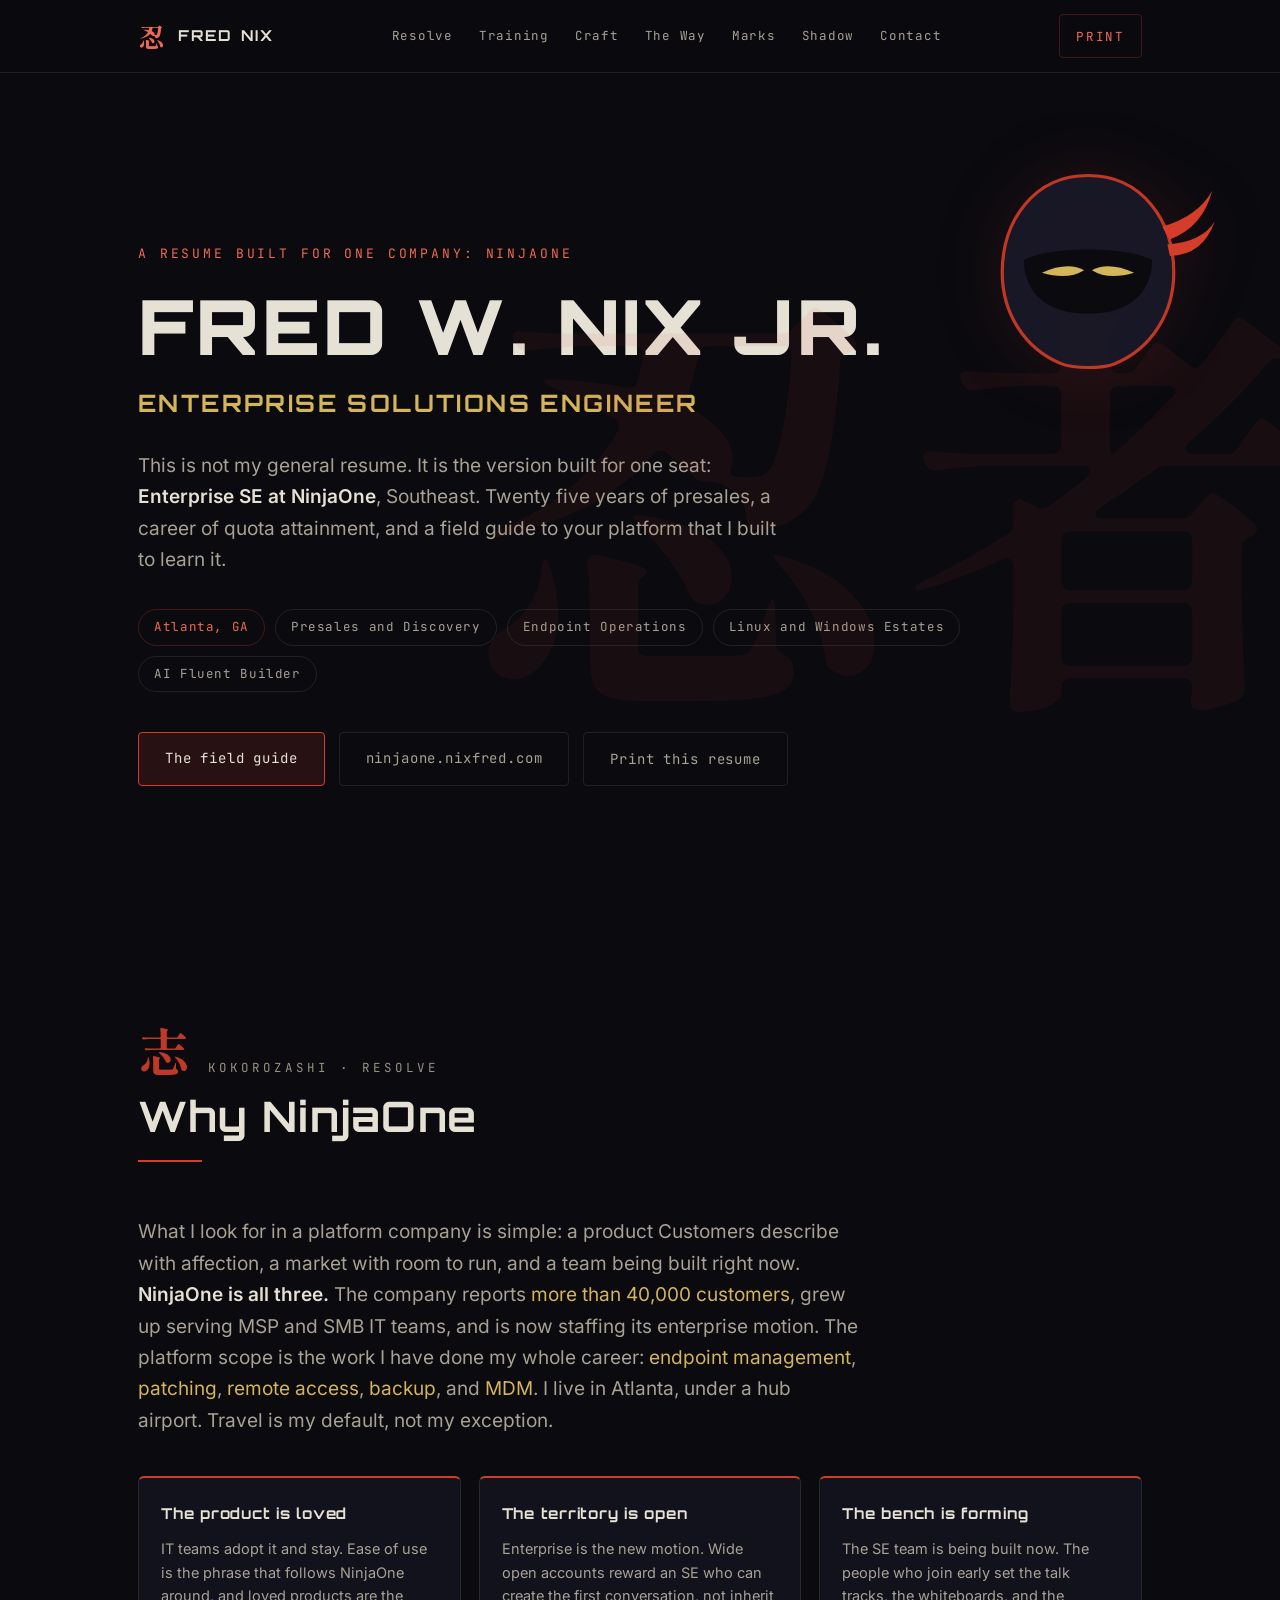
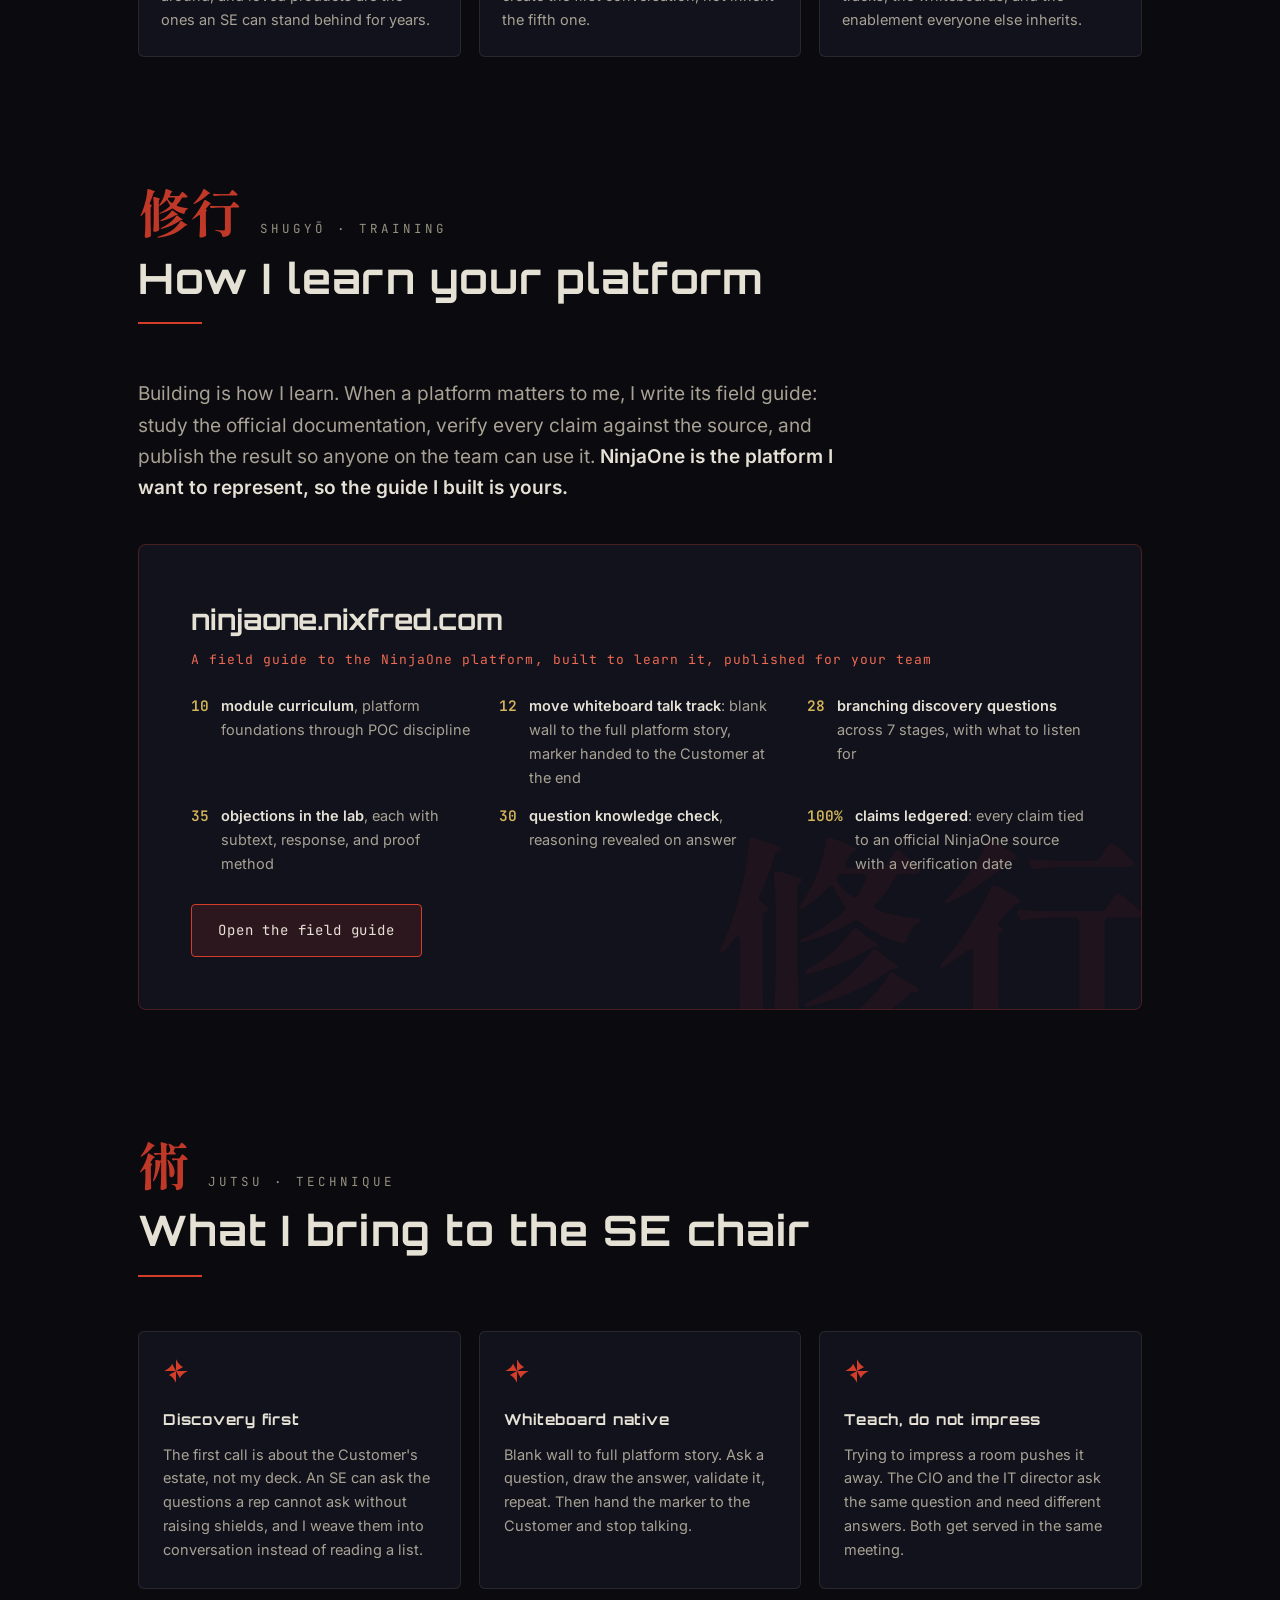
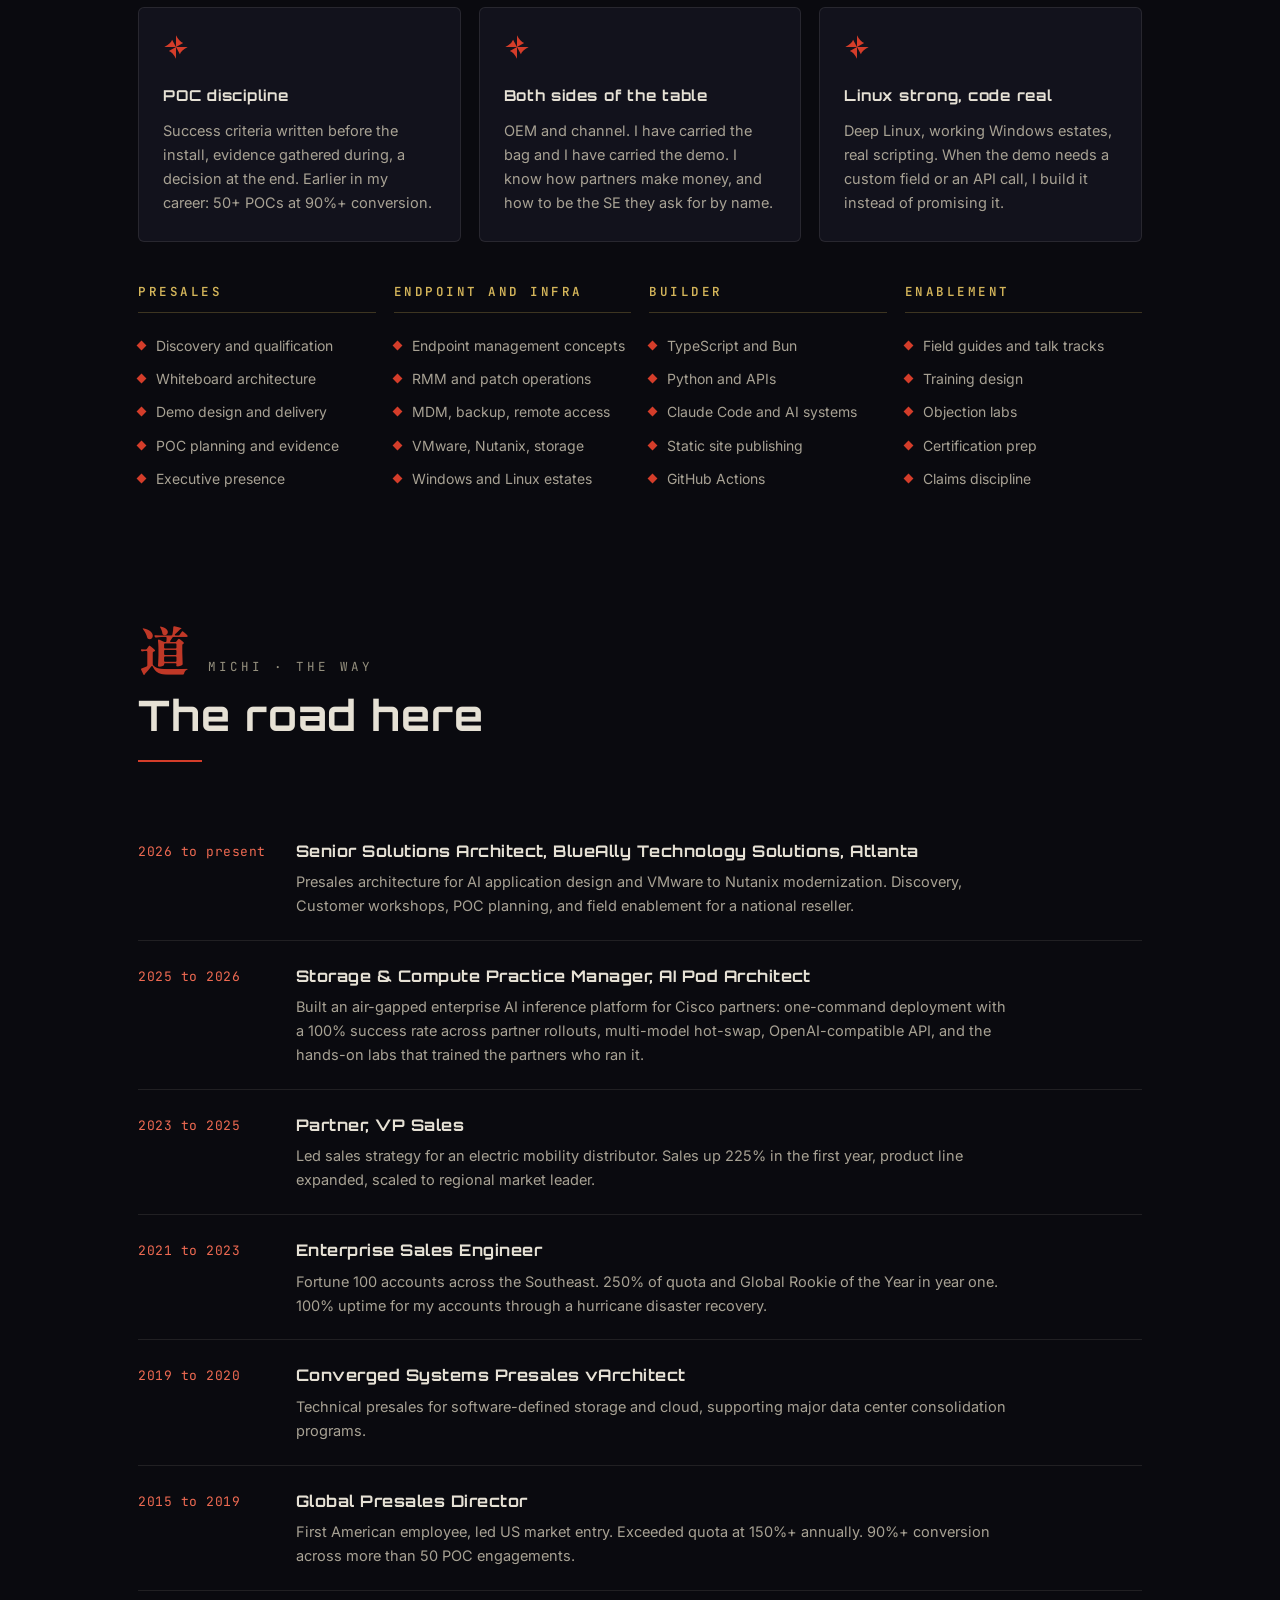
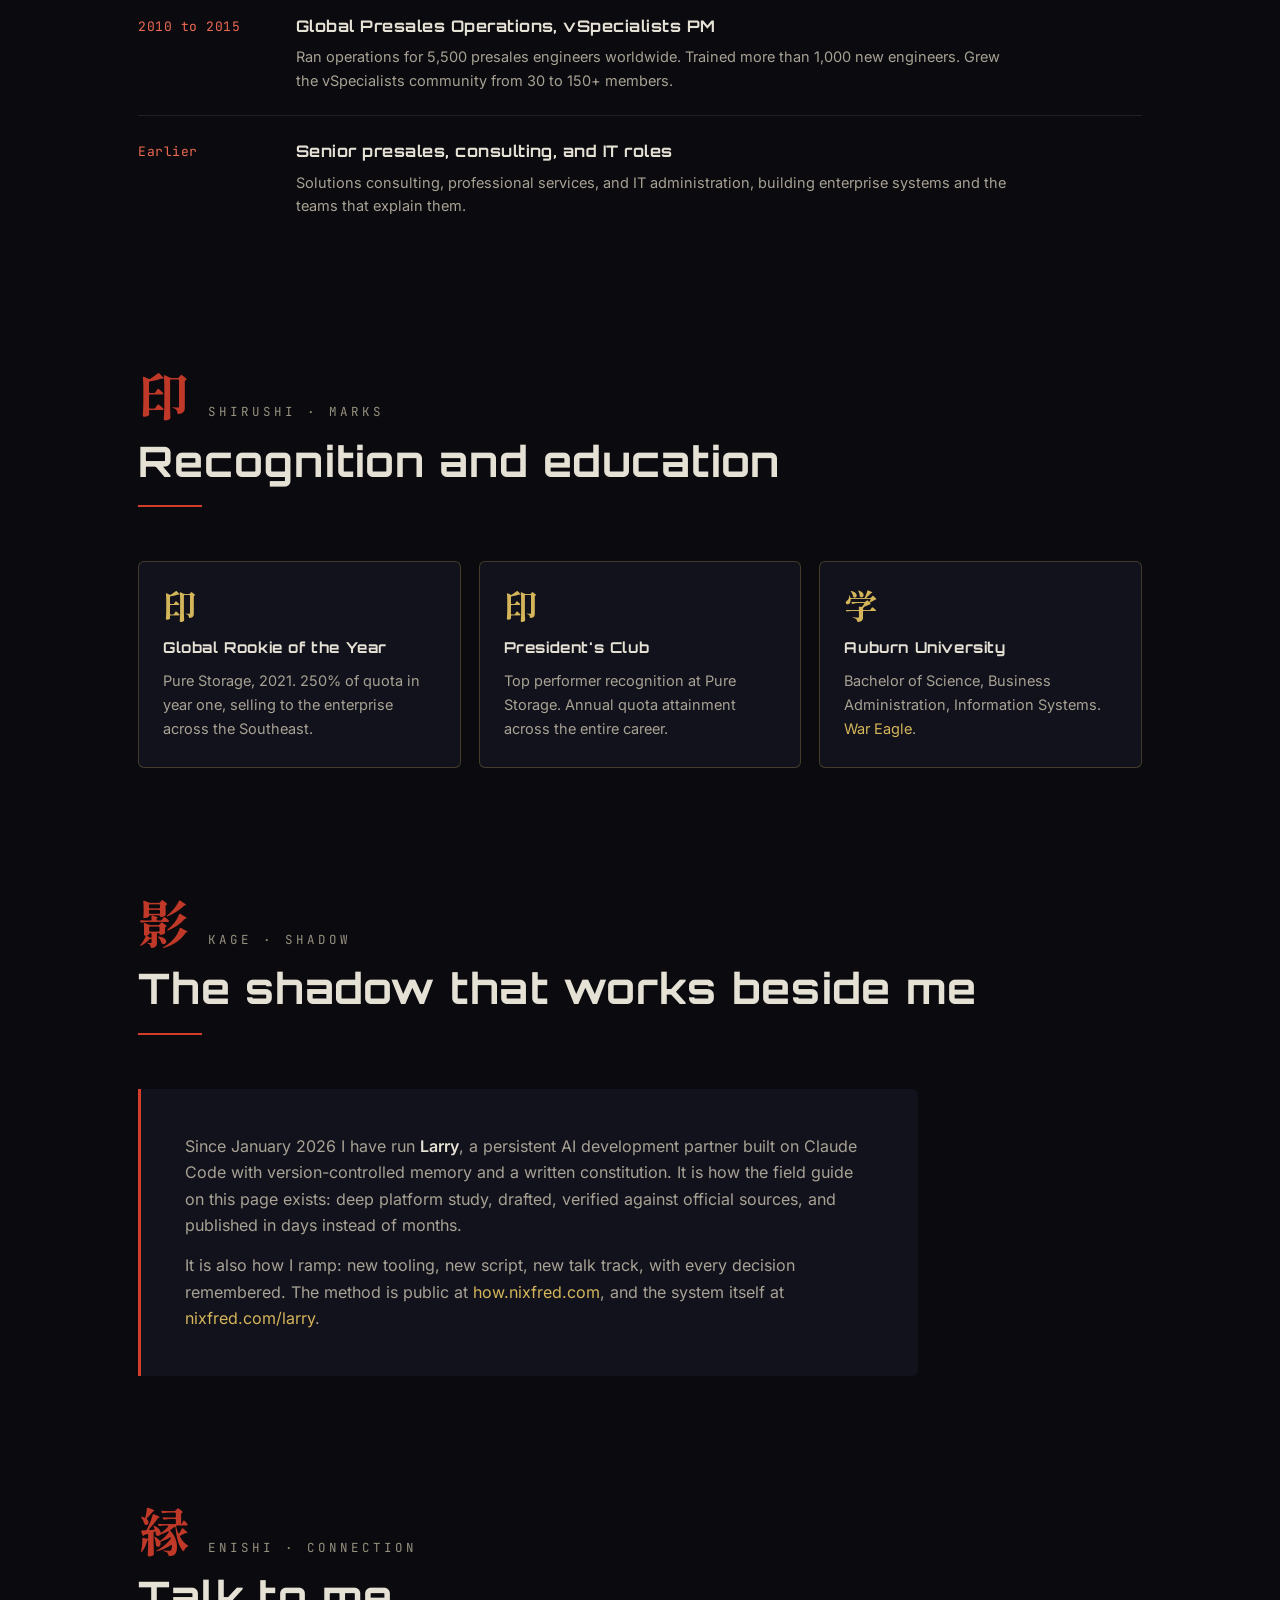
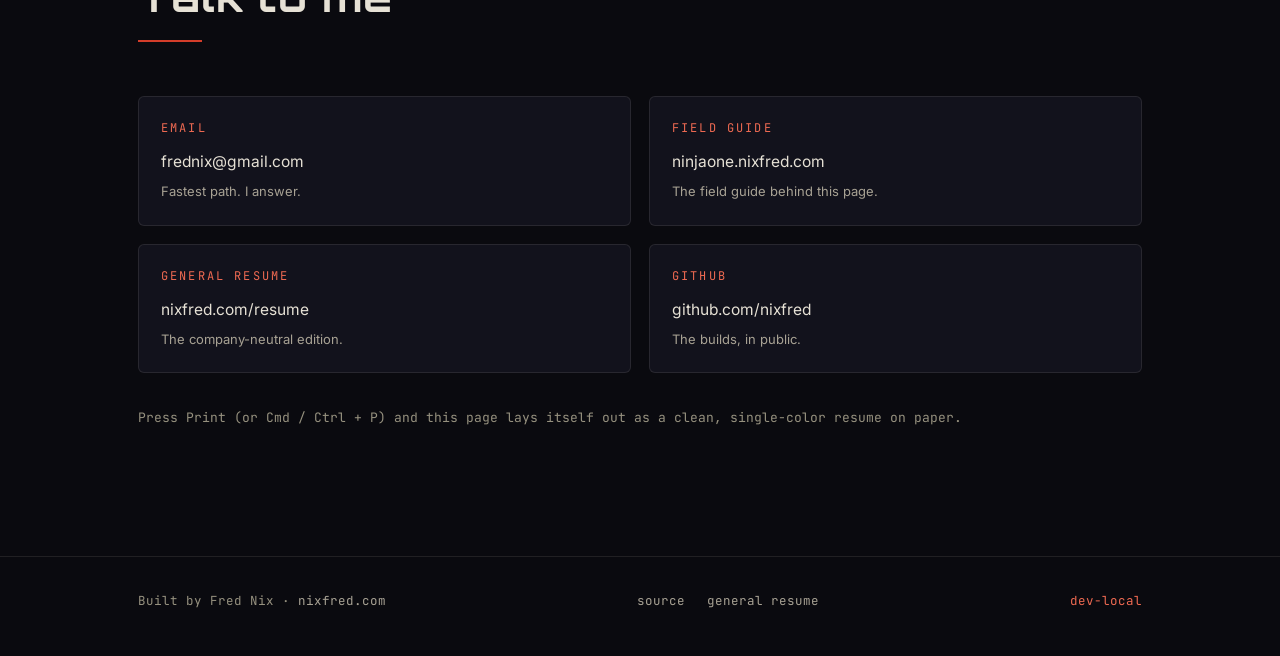
==== commit 00faf48f: "review round 1: softer training copy, ninja figure, print modal, 2x2 contact Fred review 2026-08-02:" ====
--- a/index.html
+++ b/index.html
@@ -57,6 +57,7 @@
       <li><a href="#shadow">Shadow</a></li>
       <li><a href="#contact">Contact</a></li>
     </ul>
+    <button class="nav-print" type="button" data-open-print>PRINT</button>
   </div>
 </nav>
 
@@ -64,9 +65,14 @@
 
 <header class="hero" id="top">
   <div class="hero-watermark" lang="ja" aria-hidden="true">忍者</div>
-  <svg class="hero-enso" viewBox="0 0 200 200" role="img" aria-label="Enso brush circle">
-    <circle cx="100" cy="100" r="86" fill="none" stroke="var(--gold)" stroke-width="2.5"
-            stroke-linecap="round" stroke-dasharray="465 75" transform="rotate(-108 100 100)" opacity="0.55"/>
+  <svg class="hero-ninja" viewBox="0 0 200 200" role="img" aria-label="Ninja in a hood, watching">
+    <path d="M100 16 C58 16 33 51 33 92 C33 123 50 151 79 163 C89 167 111 167 121 163 C150 151 167 123 167 92 C167 51 142 16 100 16 Z"
+          fill="var(--ink-3)" stroke="var(--vermillion)" stroke-width="2.5" opacity="0.9"/>
+    <path d="M50 82 C69 71 131 71 150 82 C150 108 132 124 100 124 C68 124 50 108 50 82 Z" fill="var(--ink)"/>
+    <path d="M64 92 Q84 83 97 90 Q84 98 64 92 Z" fill="var(--gold)"/>
+    <path d="M136 92 Q116 83 103 90 Q116 98 136 92 Z" fill="var(--gold)"/>
+    <path d="M158 56 Q186 48 197 28 Q190 56 164 66 Z" fill="var(--vermillion)"/>
+    <path d="M162 70 Q189 68 199 52 Q190 78 164 79 Z" fill="var(--vermillion)"/>
   </svg>
   <div class="wrap">
     <p class="kicker">A resume built for one company: NinjaOne</p>
@@ -76,7 +82,7 @@
       This is not my general resume. It is the version built for one seat:
       <strong>Enterprise SE at NinjaOne</strong>, Southeast. Twenty five years of
       presales, a career of quota attainment, and a field guide to your platform
-      that I wrote before my first interview.
+      that I built to learn it.
     </p>
     <ul class="chip-row">
       <li class="chip accent">Atlanta, GA</li>
@@ -86,9 +92,9 @@
       <li class="chip">AI Fluent Builder</li>
     </ul>
     <div class="cta-row">
-      <a class="btn" href="#training">The proof of work</a>
+      <a class="btn" href="#training">The field guide</a>
       <a class="btn ghost" href="https://ninjaone.nixfred.com/">ninjaone.nixfred.com</a>
-      <button class="btn ghost" type="button" onclick="window.print()">Print this resume</button>
+      <button class="btn ghost" type="button" data-open-print>Print this resume</button>
     </div>
   </div>
 </header>
@@ -145,19 +151,20 @@
         <span class="mark-kanji" lang="ja">修行</span>
         <span class="mark-romaji">shugyō · training</span>
       </div>
-      <h2 id="training-h">Proof of work, not claims</h2>
+      <h2 id="training-h">How I learn your platform</h2>
       <div class="section-rule"></div>
     </div>
     <p class="lede reveal">
-      Most candidates walk in and say: tell me about the product.
-      <strong>I built the field guide instead.</strong> Before any interview,
-      I studied the platform the way I study every platform I intend to represent,
-      and I published the result.
+      Building is how I learn. When a platform matters to me, I write its field
+      guide: study the official documentation, verify every claim against the
+      source, and publish the result so anyone on the team can use it.
+      <strong>NinjaOne is the platform I want to represent, so the guide I built
+      is yours.</strong>
     </p>
     <div class="proof reveal" style="margin-top:40px">
       <div class="proof-kanji" lang="ja" aria-hidden="true">修行</div>
       <h3><a href="https://ninjaone.nixfred.com/">ninjaone.nixfred.com</a></h3>
-      <p class="proof-sub">A complete SE field guide to the NinjaOne platform, written before day one</p>
+      <p class="proof-sub">A field guide to the NinjaOne platform, built to learn it, published for your team</p>
       <ul class="proof-grid">
         <li><span class="n">10</span><span><strong>module curriculum</strong>, platform foundations through POC discipline</span></li>
         <li><span class="n">12</span><span><strong>move whiteboard talk track</strong>: blank wall to the full platform story, marker handed to the Customer at the end</span></li>
@@ -428,7 +435,7 @@
         <a href="https://ninjaone.nixfred.com/">
           <span class="lbl">Field guide</span>
           <span class="val">ninjaone.nixfred.com</span>
-          <span class="sub">The proof of work on this page.</span>
+          <span class="sub">The field guide behind this page.</span>
         </a>
       </li>
       <li class="reveal">
@@ -451,6 +458,21 @@
 </section>
 
 </main>
+
+<div class="print-modal" id="printModal" role="dialog" aria-modal="true" aria-labelledby="printTitle" hidden>
+  <div class="print-backdrop" data-close-print></div>
+  <div class="print-card">
+    <svg class="print-shuriken" role="img" aria-label="Shuriken mark"><use href="#shuriken"/></svg>
+    <h2 id="printTitle">Take it on paper</h2>
+    <p>This page lays itself out as a clean, single-color resume: decorations
+    and buttons step aside, the record stays. One file, made to be printed.</p>
+    <div class="print-actions">
+      <button class="btn" type="button" id="doPrint">Print the resume</button>
+      <button class="btn ghost" type="button" data-close-print>Not now</button>
+    </div>
+    <p class="print-note">Cmd / Ctrl + P works too.</p>
+  </div>
+</div>
 
 <footer class="site-footer">
   <div class="wrap">
@@ -474,6 +496,36 @@
     });
   }, { threshold: 0.08 });
   document.querySelectorAll('.reveal').forEach(el => revealObserver.observe(el));
+
+  // Print modal: glowing window, ESC and backdrop close, focus returned.
+  const modal = document.getElementById('printModal');
+  let lastTrigger = null;
+
+  function openPrint(trigger) {
+    lastTrigger = trigger;
+    modal.hidden = false;
+    document.body.style.overflow = 'hidden';
+    document.getElementById('doPrint').focus();
+  }
+  function closePrint() {
+    modal.hidden = true;
+    document.body.style.overflow = '';
+    if (lastTrigger) lastTrigger.focus();
+  }
+
+  document.querySelectorAll('[data-open-print]').forEach(btn => {
+    btn.addEventListener('click', () => openPrint(btn));
+  });
+  modal.querySelectorAll('[data-close-print]').forEach(el => {
+    el.addEventListener('click', closePrint);
+  });
+  document.getElementById('doPrint').addEventListener('click', () => {
+    closePrint();
+    window.print();
+  });
+  document.addEventListener('keydown', (e) => {
+    if (e.key === 'Escape' && !modal.hidden) closePrint();
+  });
 </script>
 
 </body>
--- a/styles.css
+++ b/styles.css
@@ -140,6 +140,19 @@
 @media (max-width: 760px) {
   .nav-links { display: none; }
 }
+.nav-print {
+  font-family: var(--font-mono);
+  font-size: 12.5px;
+  letter-spacing: 0.14em;
+  color: var(--vermillion-text);
+  background: transparent;
+  border: 1px solid var(--vermillion-border);
+  border-radius: 4px;
+  padding: 9px 16px;
+  min-height: 44px;
+  cursor: pointer;
+}
+.nav-print:hover { border-color: var(--vermillion-text); background: var(--vermillion-glow); }
 
 /* ---------- hero ---------- */
 .hero {
@@ -160,13 +173,23 @@
   pointer-events: none;
   user-select: none;
 }
-.hero-enso {
+.hero-ninja {
   position: absolute;
-  top: 8%;
-  right: 6%;
-  width: clamp(200px, 26vw, 380px);
+  top: 10%;
+  right: 5%;
+  width: clamp(170px, 20vw, 300px);
   pointer-events: none;
   user-select: none;
+  filter: drop-shadow(0 0 34px var(--vermillion-glow));
+}
+@media (max-width: 760px) {
+  .hero-ninja {
+    top: auto;
+    bottom: 6%;
+    right: 2%;
+    width: 130px;
+    opacity: 0.8;
+  }
 }
 .kicker {
   font-family: var(--font-mono);
@@ -498,10 +521,13 @@
 /* ---------- contact ---------- */
 .contact-links {
   display: grid;
-  grid-template-columns: repeat(auto-fit, minmax(240px, 1fr));
+  grid-template-columns: 1fr 1fr;
   gap: 18px;
   margin-top: 40px;
   list-style: none;
+}
+@media (max-width: 640px) {
+  .contact-links { grid-template-columns: 1fr; }
 }
 .contact-links a {
   display: block;
@@ -530,6 +556,74 @@
   color: var(--bone-faint);
 }
 
+/* ---------- print modal ---------- */
+.print-modal {
+  position: fixed;
+  inset: 0;
+  z-index: 200;
+  display: flex;
+  align-items: center;
+  justify-content: center;
+  padding: 24px;
+}
+.print-modal[hidden] { display: none; }
+.print-backdrop {
+  position: absolute;
+  inset: 0;
+  background: var(--ink-overlay);
+  backdrop-filter: blur(8px);
+}
+.print-card {
+  position: relative;
+  max-width: 460px;
+  width: 100%;
+  background: var(--ink-2);
+  border: 1px solid var(--vermillion-text);
+  border-radius: 10px;
+  padding: 40px 36px 32px;
+  text-align: center;
+  box-shadow:
+    0 0 24px var(--vermillion-glow),
+    0 0 80px var(--vermillion-glow),
+    0 24px 60px var(--ink);
+  animation: print-pop 0.28s ease-out;
+}
+@keyframes print-pop {
+  from { opacity: 0; transform: translateY(14px) scale(0.97); }
+  to { opacity: 1; transform: none; }
+}
+.print-shuriken {
+  width: 44px;
+  height: 44px;
+  color: var(--vermillion);
+  margin-bottom: 18px;
+  filter: drop-shadow(0 0 12px var(--vermillion-glow));
+}
+.print-card h2 {
+  font-family: var(--font-display);
+  font-weight: 700;
+  font-size: 24px;
+  letter-spacing: 0.04em;
+  margin-bottom: 14px;
+}
+.print-card p { font-size: 15px; color: var(--bone-dim); }
+.print-actions {
+  display: flex;
+  gap: 12px;
+  justify-content: center;
+  margin-top: 26px;
+  flex-wrap: wrap;
+}
+.print-note {
+  margin-top: 20px;
+  font-family: var(--font-mono);
+  font-size: 12px;
+  color: var(--bone-faint);
+}
+@media (prefers-reduced-motion: reduce) {
+  .print-card { animation: none; }
+}
+
 /* ---------- footer ---------- */
 .site-footer {
   margin-top: var(--section-gap);
--- a/print.css
+++ b/print.css
@@ -4,8 +4,8 @@
 @media print {
   body { font-size: 11.5pt; line-height: 1.5; background: var(--ink); }
 
-  .site-nav, .cta-row, .print-hint, .hero-enso, .hero-watermark,
-  .proof-kanji, .skip-link, .shuriken { display: none !important; }
+  .site-nav, .cta-row, .print-hint, .hero-ninja, .hero-watermark,
+  .proof-kanji, .skip-link, .shuriken, .print-modal, .nav-print { display: none !important; }
 
   .hero { padding: 0 0 18pt; }
   section { padding-top: 22pt; }
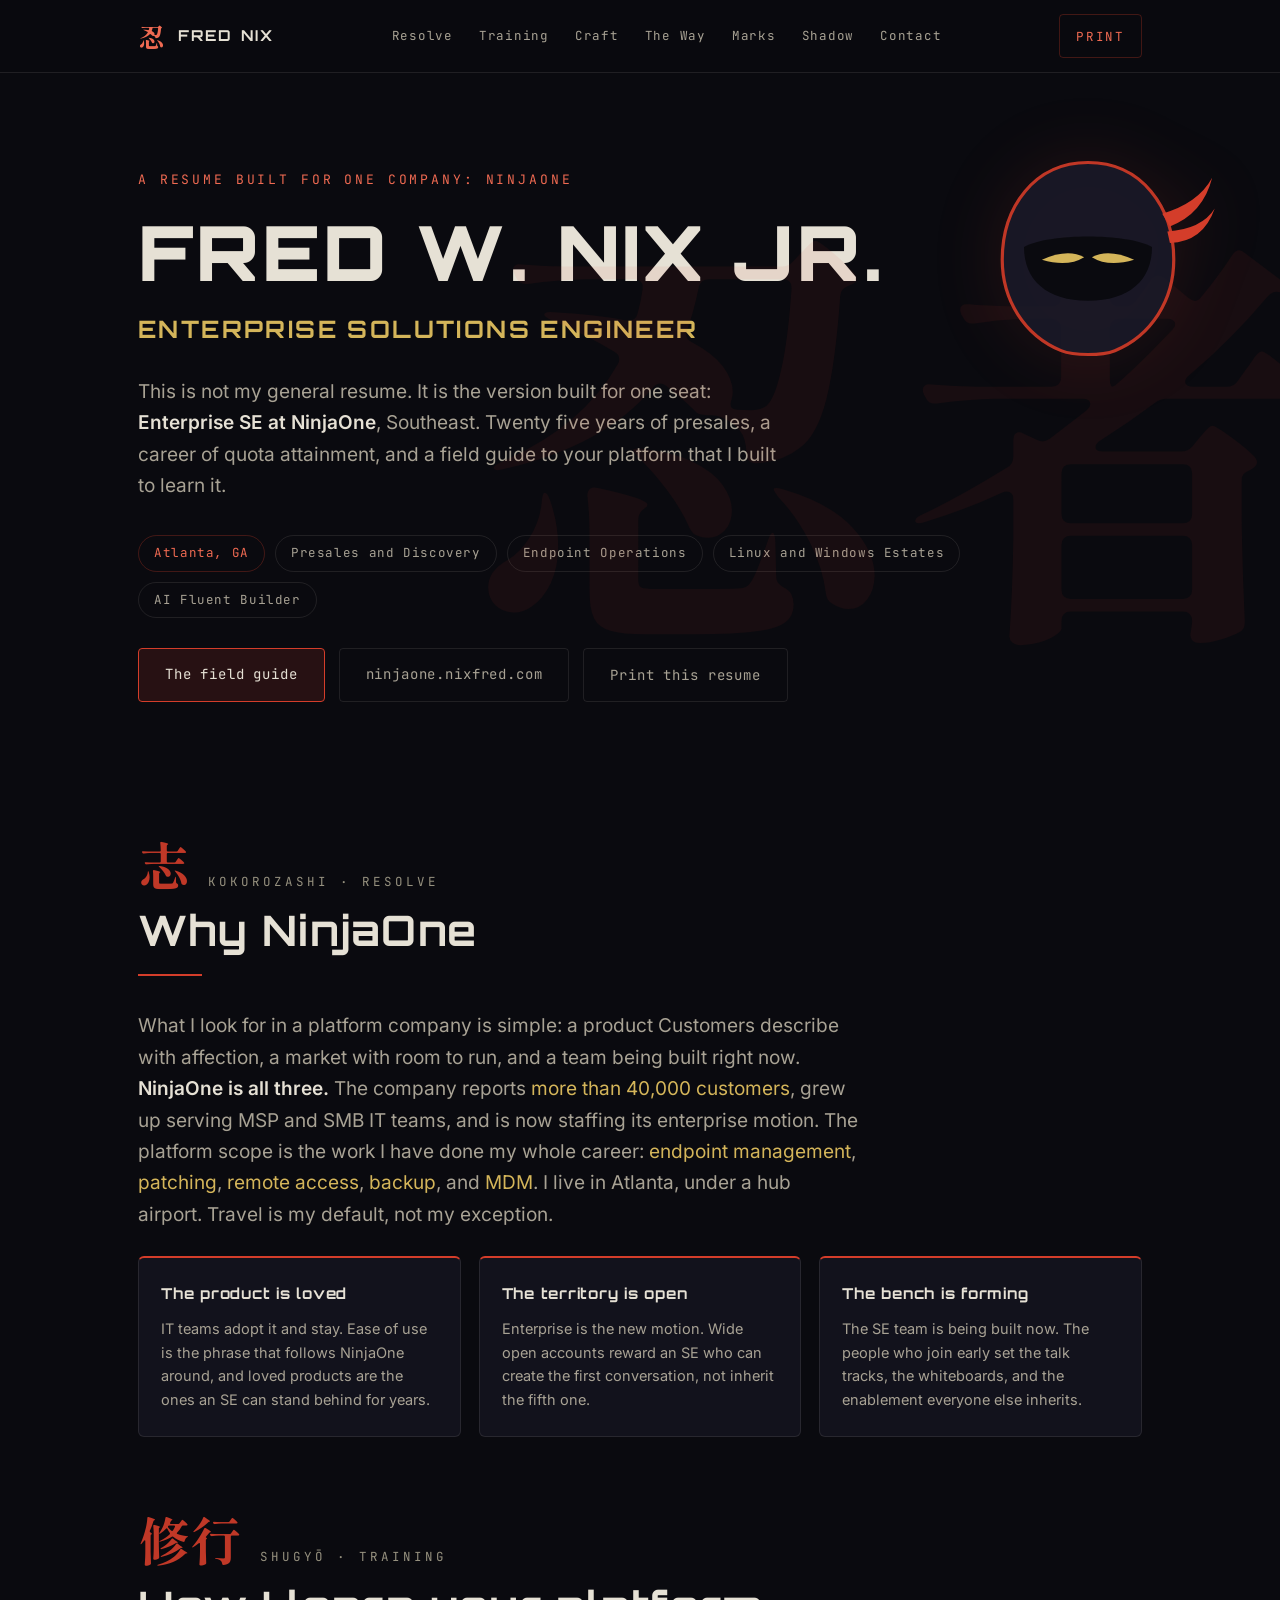
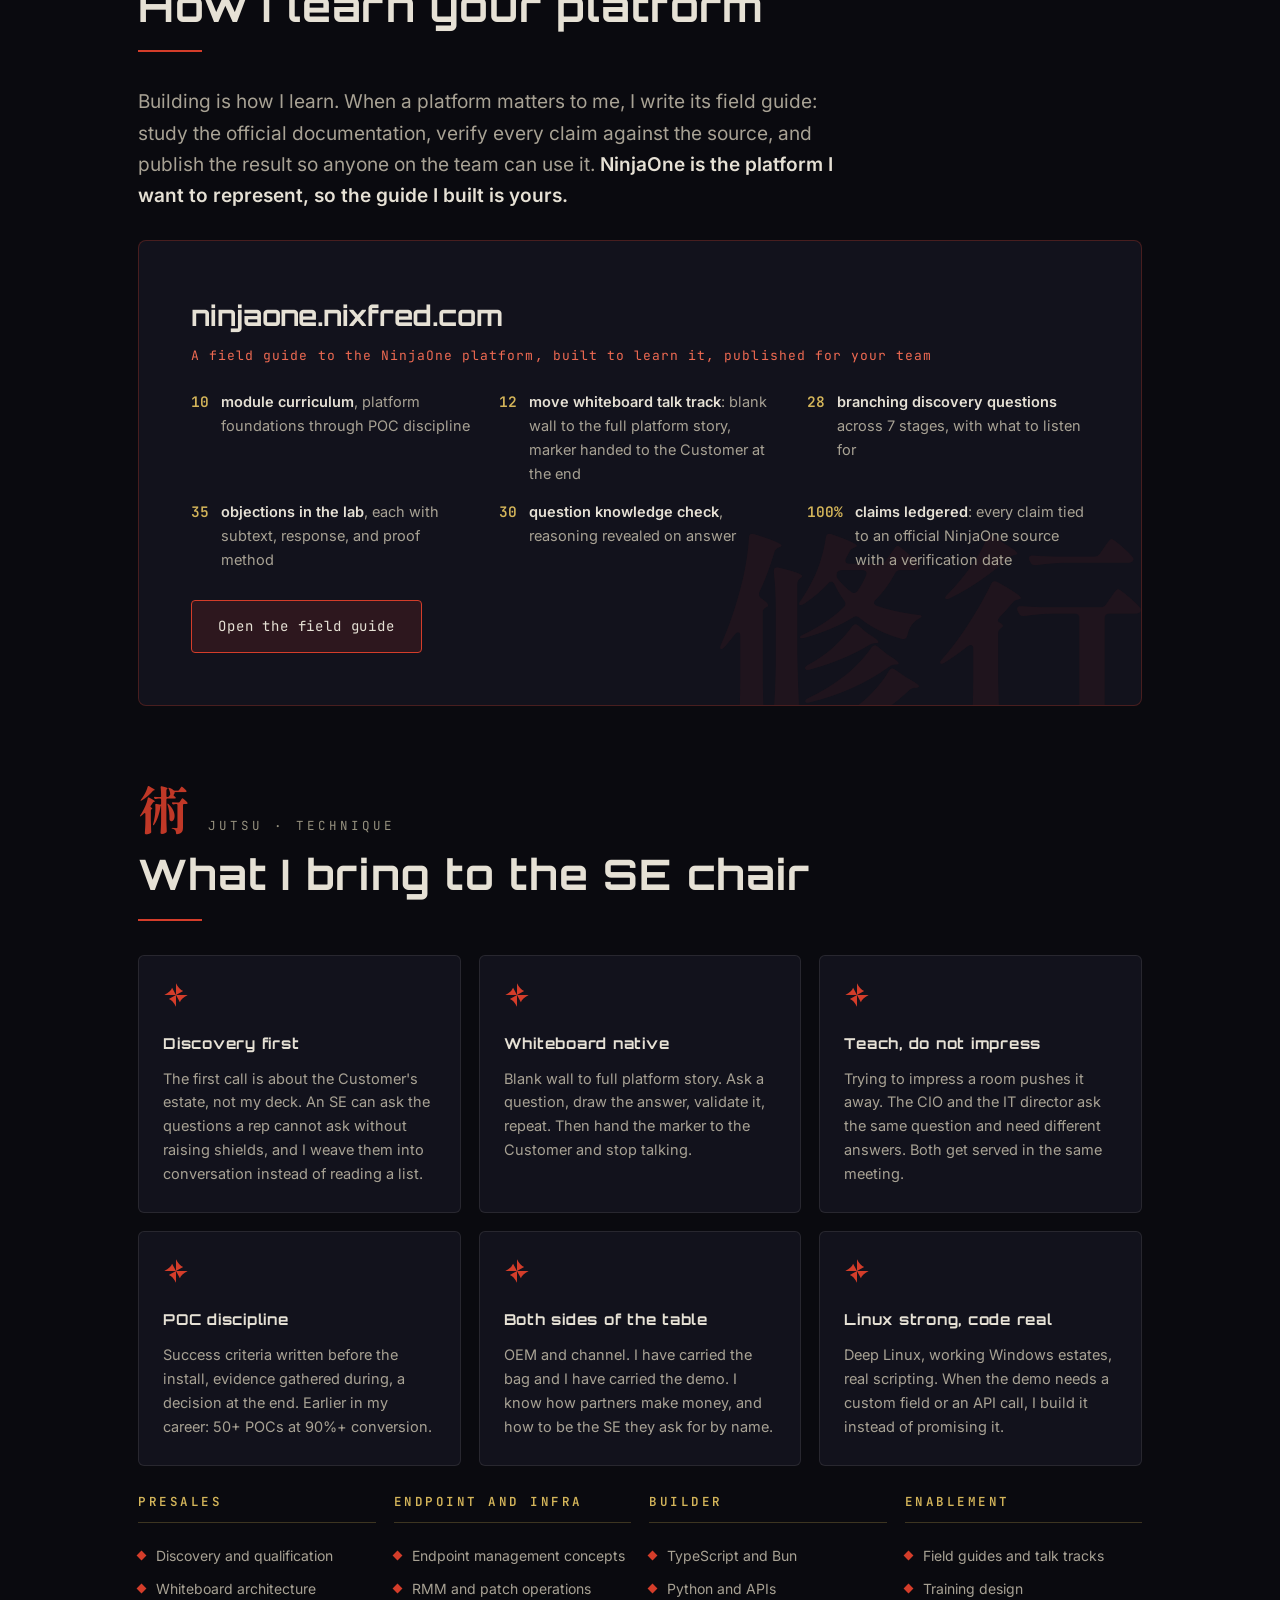
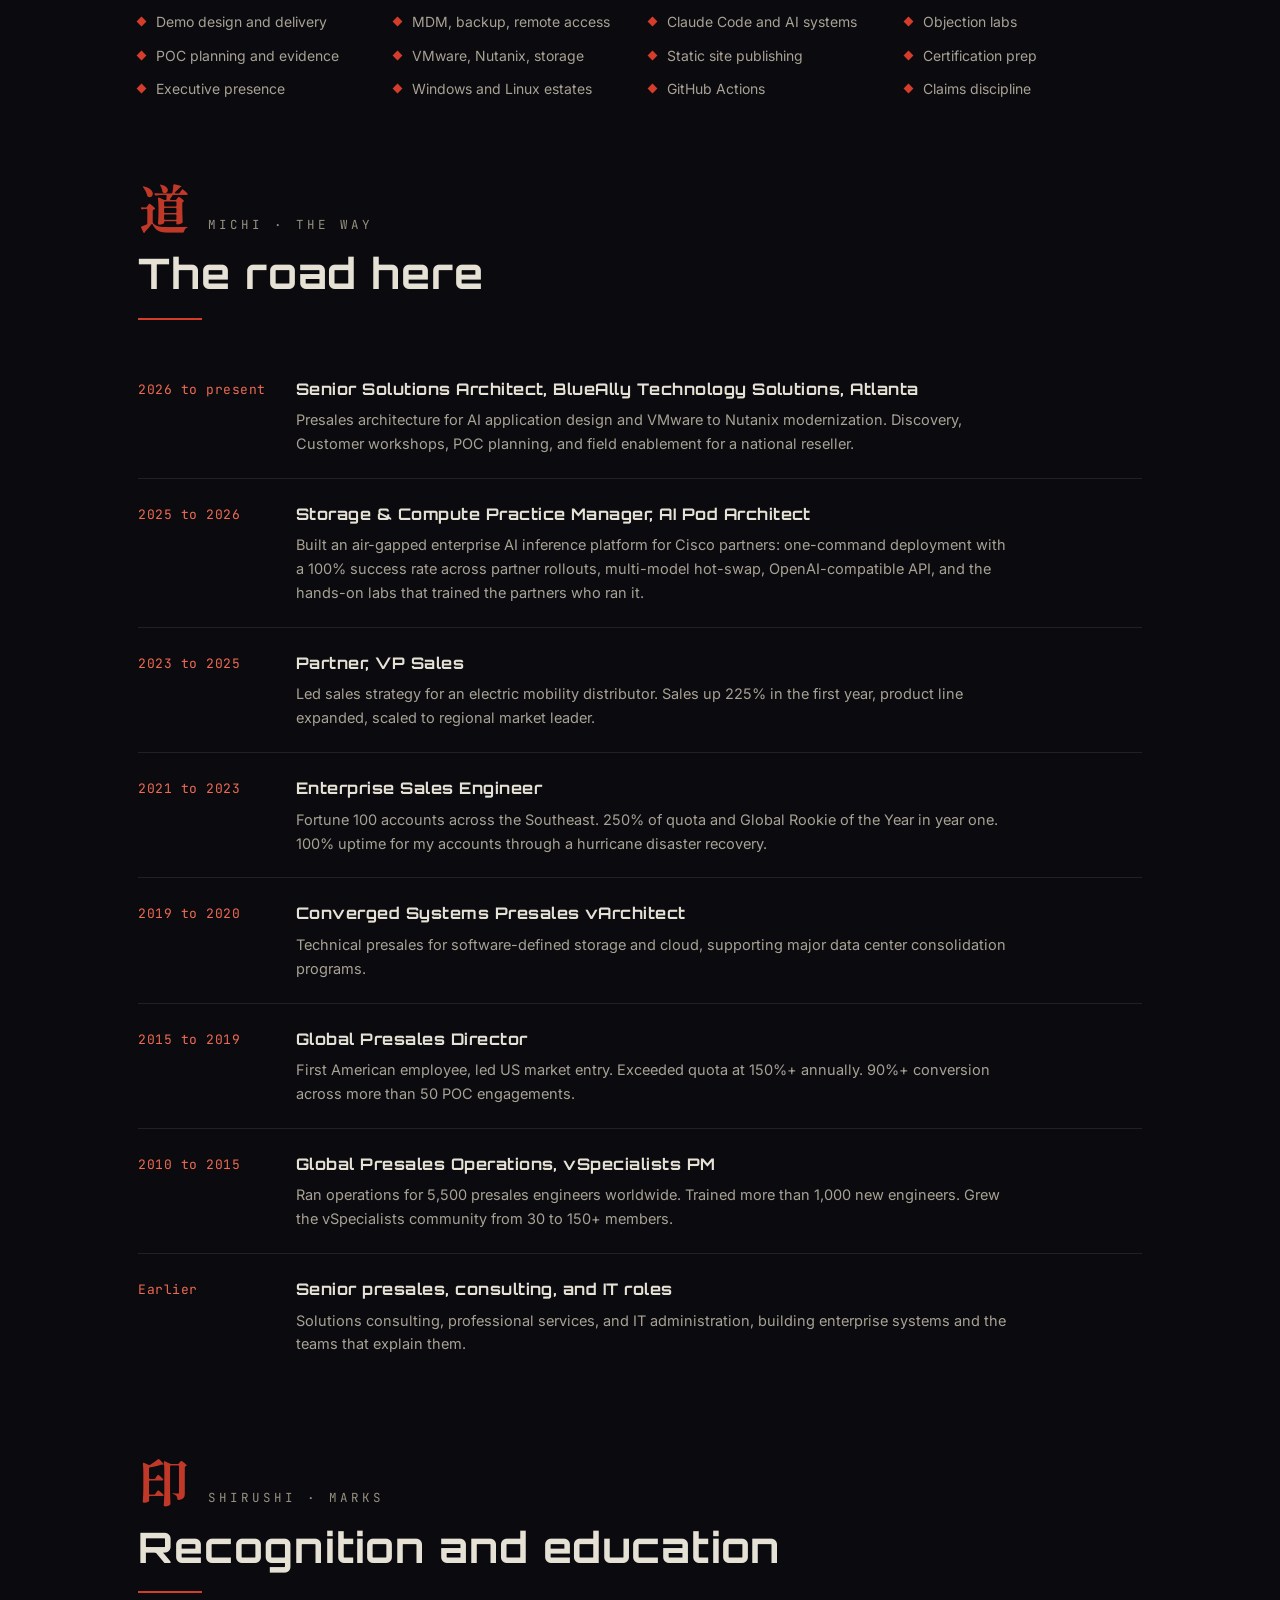
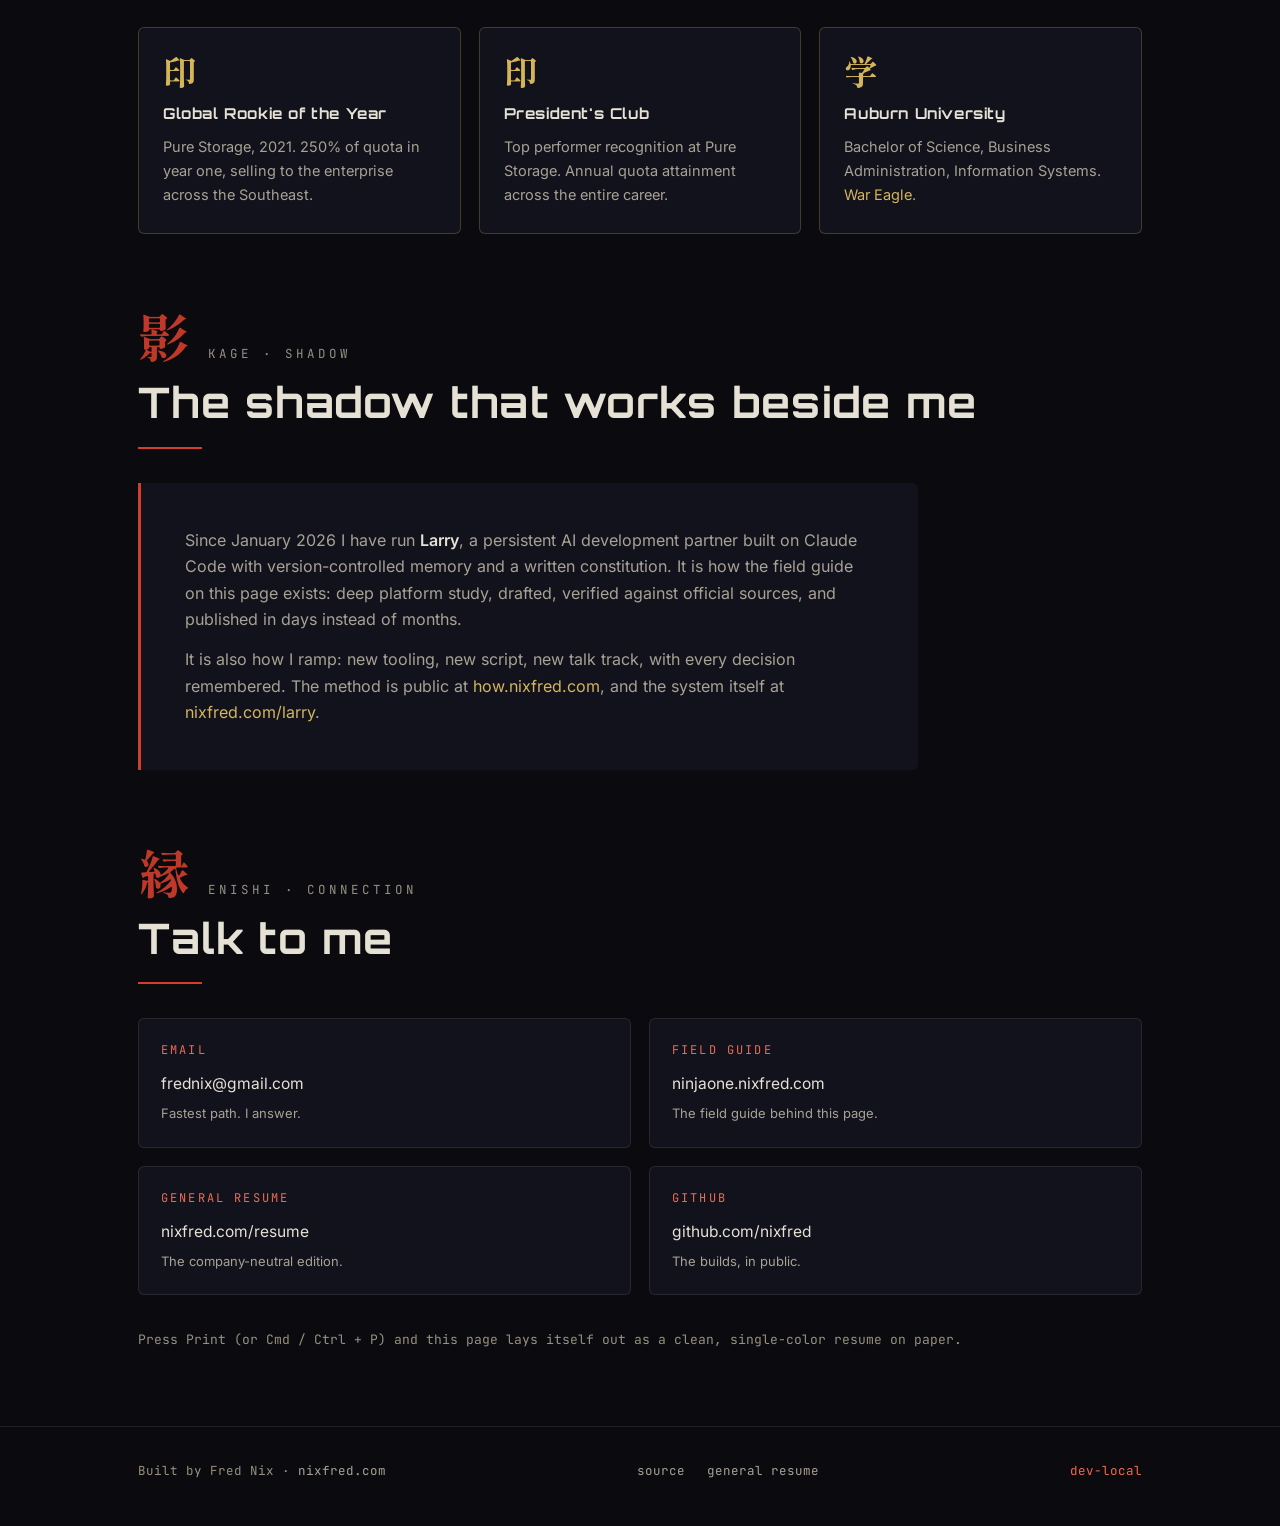
==== commit d91cc277: "tighten vertical rhythm: smaller section gaps and hero padding Fred 2026-08-02: too much vertical bl" ====
--- a/index.html
+++ b/index.html
@@ -161,7 +161,7 @@
       <strong>NinjaOne is the platform I want to represent, so the guide I built
       is yours.</strong>
     </p>
-    <div class="proof reveal" style="margin-top:40px">
+    <div class="proof reveal" style="margin-top:28px">
       <div class="proof-kanji" lang="ja" aria-hidden="true">修行</div>
       <h3><a href="https://ninjaone.nixfred.com/">ninjaone.nixfred.com</a></h3>
       <p class="proof-sub">A field guide to the NinjaOne platform, built to learn it, published for your team</p>
--- a/tokens.css
+++ b/tokens.css
@@ -30,7 +30,7 @@
   /* rhythm */
   --maxw: 1100px;
   --gutter: clamp(20px, 4vw, 48px);
-  --section-gap: clamp(72px, 10vw, 128px);
+  --section-gap: clamp(44px, 6vw, 76px);
 
   color-scheme: dark;
 }
--- a/styles.css
+++ b/styles.css
@@ -157,7 +157,7 @@
 /* ---------- hero ---------- */
 .hero {
   position: relative;
-  padding: clamp(90px, 14vw, 170px) 0 clamp(64px, 9vw, 110px);
+  padding: clamp(52px, 8vw, 96px) 0 clamp(36px, 5vw, 60px);
   overflow: hidden;
 }
 .hero-watermark {
@@ -226,7 +226,7 @@
   display: flex;
   flex-wrap: wrap;
   gap: 10px;
-  margin-bottom: 40px;
+  margin-bottom: 30px;
   list-style: none;
 }
 .chip {
@@ -266,7 +266,7 @@
 
 /* ---------- sections ---------- */
 section { padding: var(--section-gap) 0 0; }
-.section-head { margin-bottom: clamp(34px, 5vw, 54px); }
+.section-head { margin-bottom: clamp(22px, 3.2vw, 34px); }
 .section-mark {
   display: flex;
   align-items: baseline;
@@ -311,7 +311,7 @@
   display: grid;
   grid-template-columns: repeat(auto-fit, minmax(240px, 1fr));
   gap: 18px;
-  margin-top: 40px;
+  margin-top: 26px;
   list-style: none;
 }
 .why-point {
@@ -395,7 +395,7 @@
   display: grid;
   grid-template-columns: repeat(auto-fit, minmax(300px, 1fr));
   gap: 18px;
-  margin-top: 40px;
+  margin-top: 26px;
 }
 .craft-card {
   border: 1px solid var(--bone-border);
@@ -414,7 +414,7 @@
 .craft-card p { font-size: 14.5px; color: var(--bone-dim); }
 
 /* ---------- timeline ---------- */
-.timeline { list-style: none; margin-top: 40px; }
+.timeline { list-style: none; margin-top: 26px; }
 .timeline li {
   display: grid;
   grid-template-columns: 130px 1fr;
@@ -447,7 +447,7 @@
   display: grid;
   grid-template-columns: repeat(auto-fit, minmax(230px, 1fr));
   gap: 18px;
-  margin-top: 40px;
+  margin-top: 26px;
 }
 .skill-col h3 {
   font-family: var(--font-mono);
@@ -482,7 +482,7 @@
   display: grid;
   grid-template-columns: repeat(auto-fit, minmax(280px, 1fr));
   gap: 18px;
-  margin-top: 40px;
+  margin-top: 26px;
 }
 .mark-card {
   border: 1px solid var(--gold-border);
@@ -523,7 +523,7 @@
   display: grid;
   grid-template-columns: 1fr 1fr;
   gap: 18px;
-  margin-top: 40px;
+  margin-top: 26px;
   list-style: none;
 }
 @media (max-width: 640px) {
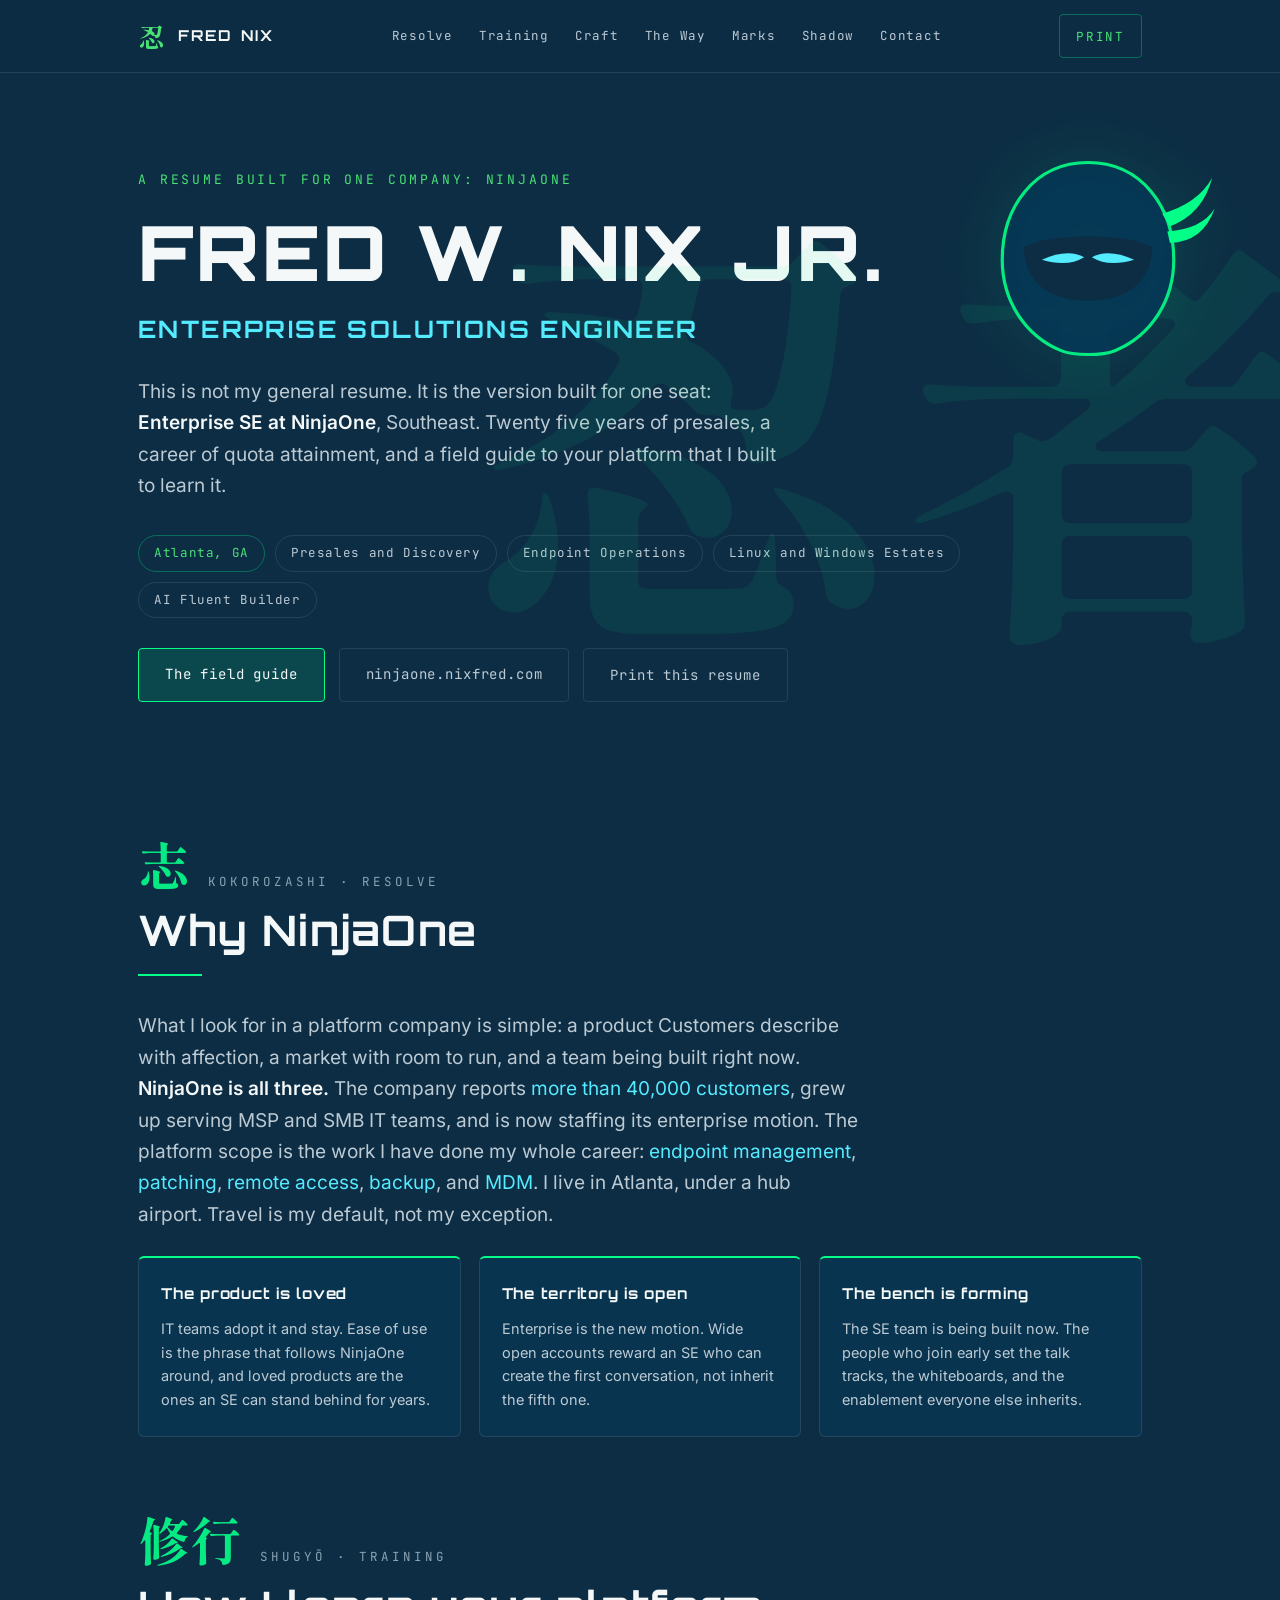
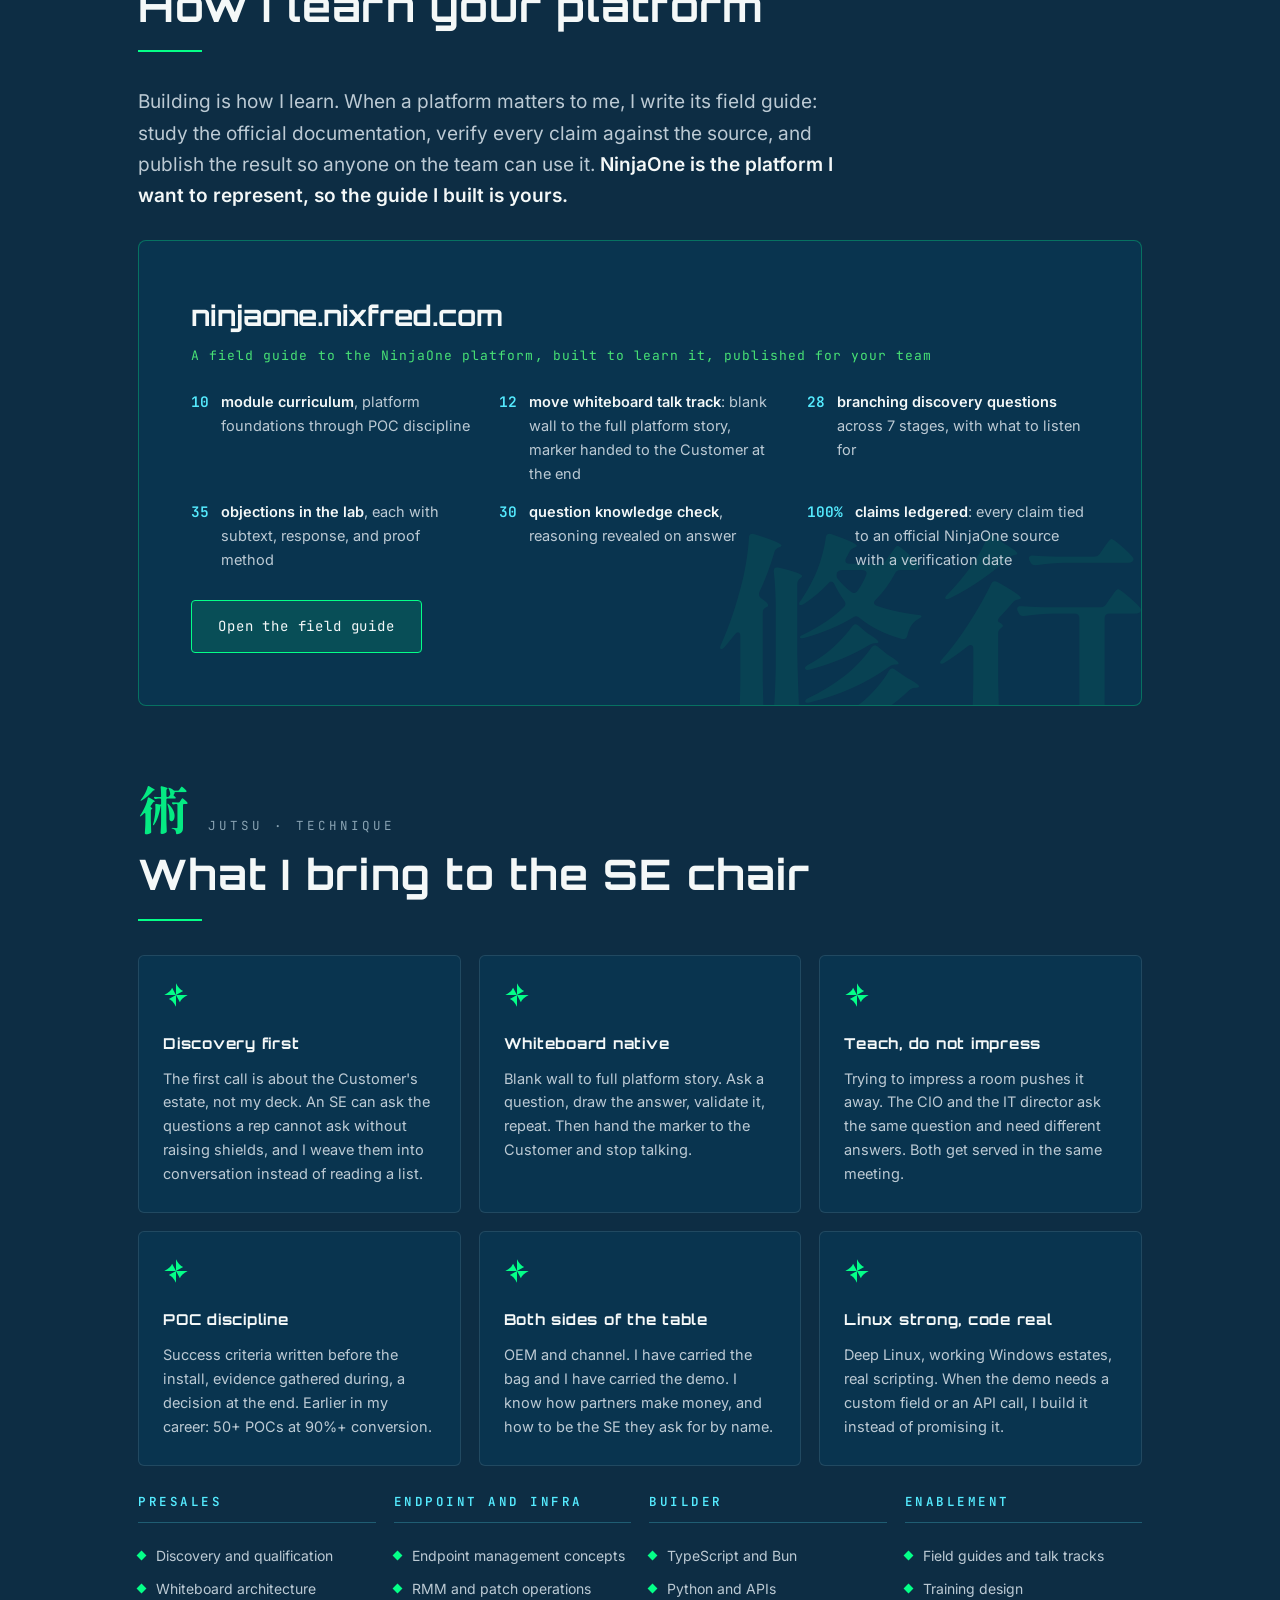
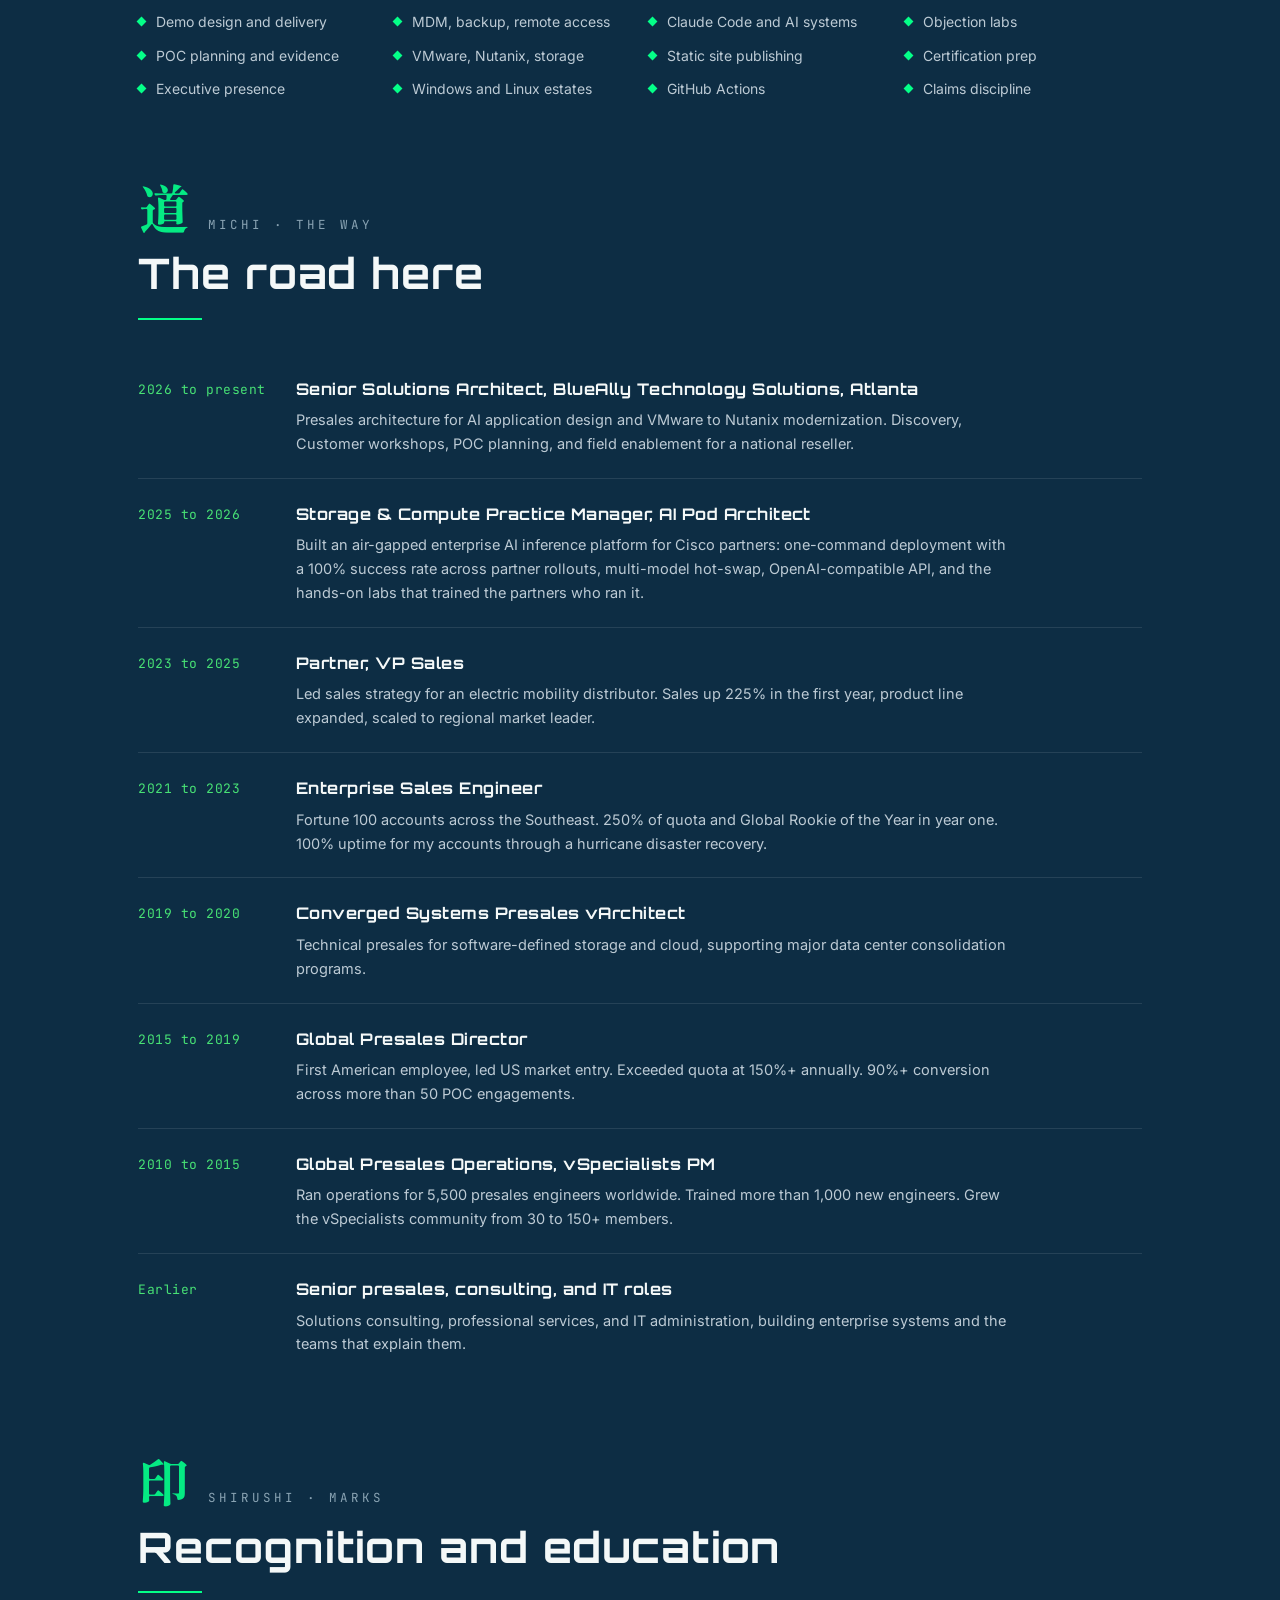
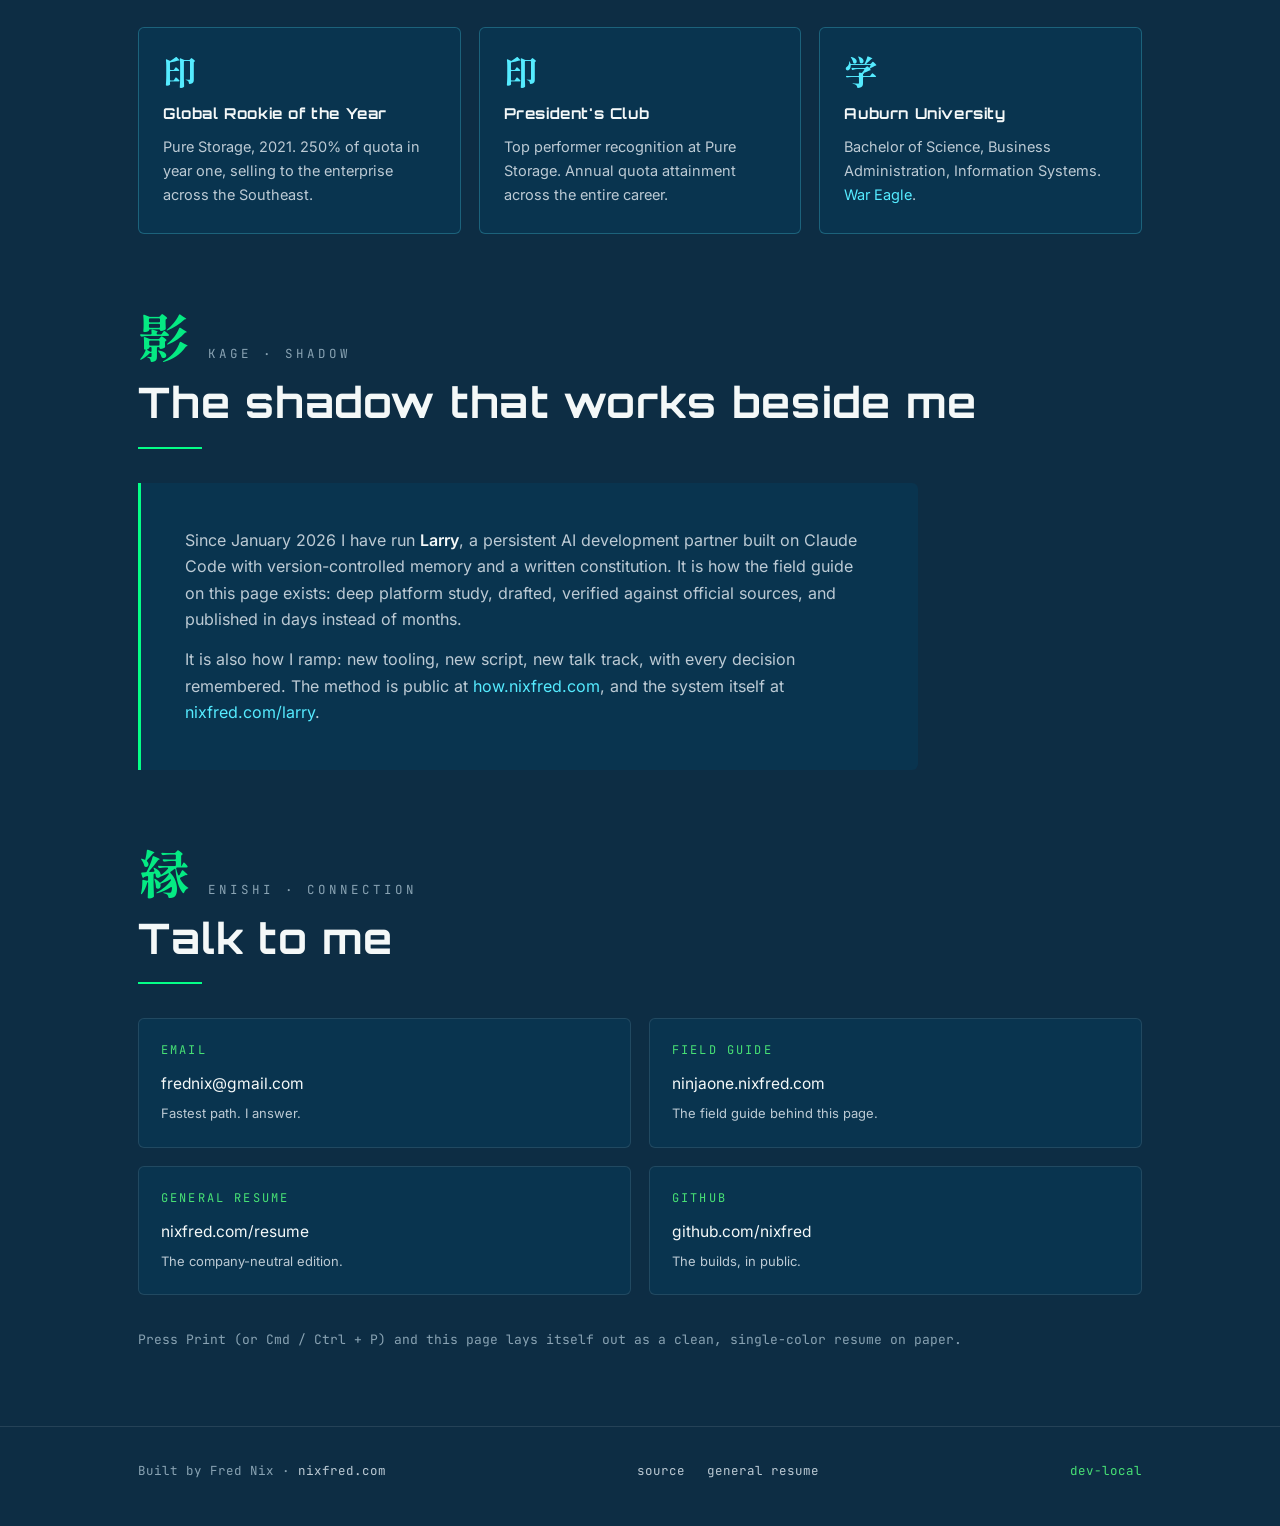
==== commit 86a85084: "palette: NinjaOne brand colors from the live ninjaone.com Fred ruling 2026-08-02: use their colors. " ====
--- a/index.html
+++ b/index.html
@@ -67,12 +67,12 @@
   <div class="hero-watermark" lang="ja" aria-hidden="true">忍者</div>
   <svg class="hero-ninja" viewBox="0 0 200 200" role="img" aria-label="Ninja in a hood, watching">
     <path d="M100 16 C58 16 33 51 33 92 C33 123 50 151 79 163 C89 167 111 167 121 163 C150 151 167 123 167 92 C167 51 142 16 100 16 Z"
-          fill="var(--ink-3)" stroke="var(--vermillion)" stroke-width="2.5" opacity="0.9"/>
+          fill="var(--ink-3)" stroke="var(--brand)" stroke-width="2.5" opacity="0.9"/>
     <path d="M50 82 C69 71 131 71 150 82 C150 108 132 124 100 124 C68 124 50 108 50 82 Z" fill="var(--ink)"/>
-    <path d="M64 92 Q84 83 97 90 Q84 98 64 92 Z" fill="var(--gold)"/>
-    <path d="M136 92 Q116 83 103 90 Q116 98 136 92 Z" fill="var(--gold)"/>
-    <path d="M158 56 Q186 48 197 28 Q190 56 164 66 Z" fill="var(--vermillion)"/>
-    <path d="M162 70 Q189 68 199 52 Q190 78 164 79 Z" fill="var(--vermillion)"/>
+    <path d="M64 92 Q84 83 97 90 Q84 98 64 92 Z" fill="var(--sky)"/>
+    <path d="M136 92 Q116 83 103 90 Q116 98 136 92 Z" fill="var(--sky)"/>
+    <path d="M158 56 Q186 48 197 28 Q190 56 164 66 Z" fill="var(--brand)"/>
+    <path d="M162 70 Q189 68 199 52 Q190 78 164 79 Z" fill="var(--brand)"/>
   </svg>
   <div class="wrap">
     <p class="kicker">A resume built for one company: NinjaOne</p>
@@ -190,38 +190,38 @@
     </div>
     <div class="craft-grid">
       <div class="craft-card reveal">
-        <svg class="shuriken" role="img" aria-label="Shuriken mark" style="color:var(--vermillion)"><use href="#shuriken"/></svg>
+        <svg class="shuriken" role="img" aria-label="Shuriken mark" style="color:var(--brand)"><use href="#shuriken"/></svg>
         <h3>Discovery first</h3>
         <p>The first call is about the Customer's estate, not my deck. An SE can ask
         the questions a rep cannot ask without raising shields, and I weave them
         into conversation instead of reading a list.</p>
       </div>
       <div class="craft-card reveal">
-        <svg class="shuriken" role="img" aria-label="Shuriken mark" style="color:var(--vermillion)"><use href="#shuriken"/></svg>
+        <svg class="shuriken" role="img" aria-label="Shuriken mark" style="color:var(--brand)"><use href="#shuriken"/></svg>
         <h3>Whiteboard native</h3>
         <p>Blank wall to full platform story. Ask a question, draw the answer,
         validate it, repeat. Then hand the marker to the Customer and stop talking.</p>
       </div>
       <div class="craft-card reveal">
-        <svg class="shuriken" role="img" aria-label="Shuriken mark" style="color:var(--vermillion)"><use href="#shuriken"/></svg>
+        <svg class="shuriken" role="img" aria-label="Shuriken mark" style="color:var(--brand)"><use href="#shuriken"/></svg>
         <h3>Teach, do not impress</h3>
         <p>Trying to impress a room pushes it away. The CIO and the IT director ask
         the same question and need different answers. Both get served in the same meeting.</p>
       </div>
       <div class="craft-card reveal">
-        <svg class="shuriken" role="img" aria-label="Shuriken mark" style="color:var(--vermillion)"><use href="#shuriken"/></svg>
+        <svg class="shuriken" role="img" aria-label="Shuriken mark" style="color:var(--brand)"><use href="#shuriken"/></svg>
         <h3>POC discipline</h3>
         <p>Success criteria written before the install, evidence gathered during,
         a decision at the end. Earlier in my career: 50+ POCs at 90%+ conversion.</p>
       </div>
       <div class="craft-card reveal">
-        <svg class="shuriken" role="img" aria-label="Shuriken mark" style="color:var(--vermillion)"><use href="#shuriken"/></svg>
+        <svg class="shuriken" role="img" aria-label="Shuriken mark" style="color:var(--brand)"><use href="#shuriken"/></svg>
         <h3>Both sides of the table</h3>
         <p>OEM and channel. I have carried the bag and I have carried the demo. I know
         how partners make money, and how to be the SE they ask for by name.</p>
       </div>
       <div class="craft-card reveal">
-        <svg class="shuriken" role="img" aria-label="Shuriken mark" style="color:var(--vermillion)"><use href="#shuriken"/></svg>
+        <svg class="shuriken" role="img" aria-label="Shuriken mark" style="color:var(--brand)"><use href="#shuriken"/></svg>
         <h3>Linux strong, code real</h3>
         <p>Deep Linux, working Windows estates, real scripting. When the demo needs a
         custom field or an API call, I build it instead of promising it.</p>
--- a/tokens.css
+++ b/tokens.css
@@ -1,25 +1,27 @@
-/* tokens.css: the only home for color values on n1.nixfred.com (factory: tokens are law) */
+/* tokens.css: the only home for color values on n1.nixfred.com (factory: tokens are law).
+   Palette: NinjaOne brand colors, pulled from the live ninjaone.com CSS custom
+   properties 2026-08-02 (Fred ruling: use their colors). */
 :root {
-  /* palette */
-  --ink: #0a0a0f;
-  --ink-2: #12121c;
-  --ink-3: #1a1a28;
-  --bone: #e6e1d5;
-  --bone-dim: #a8a294;
-  --bone-faint: #96917f;
-  --vermillion: #d43d2a;
-  --vermillion-text: #ef6a52;
-  --gold: #d4b55a;
-  --gold-dim: #9d8a4e;
+  /* palette (NinjaOne: vivid green, sky cyan, dark navy blues) */
+  --ink: #0d2d44;
+  --ink-2: #09344f;
+  --ink-3: #053856;
+  --bone: #f4f8f8;
+  --bone-dim: #bccad4;
+  --bone-faint: #89a3b3;
+  --brand: #04ff88;
+  --brand-text: #48e275;
+  --sky: #55ebff;
+  --sky-dim: #007da5;
 
   /* derived shades */
-  --vermillion-border: rgba(212, 61, 42, 0.28);
-  --vermillion-glow: rgba(212, 61, 42, 0.14);
-  --gold-border: rgba(212, 181, 90, 0.25);
-  --bone-border: rgba(230, 225, 213, 0.10);
-  --ink-overlay: rgba(10, 10, 15, 0.82);
-  --kanji-watermark: rgba(212, 61, 42, 0.07);
-  --kanji-mark: rgba(212, 61, 42, 0.9);
+  --brand-border: rgba(4, 255, 139, 0.30);
+  --brand-glow: rgba(4, 255, 139, 0.13);
+  --sky-border: rgba(85, 235, 255, 0.25);
+  --bone-border: rgba(244, 248, 248, 0.10);
+  --ink-overlay: rgba(13, 45, 68, 0.85);
+  --kanji-watermark: rgba(4, 255, 139, 0.07);
+  --kanji-mark: rgba(4, 255, 139, 0.9);
 
   /* type */
   --font-display: 'Orbitron', sans-serif;
@@ -45,13 +47,13 @@
     --bone: #1a1a1a;
     --bone-dim: #333333;
     --bone-faint: #555555;
-    --vermillion: #1a1a1a;
-    --vermillion-text: #1a1a1a;
-    --gold: #1a1a1a;
-    --gold-dim: #1a1a1a;
-    --vermillion-border: #cccccc;
-    --vermillion-glow: #ffffff;
-    --gold-border: #cccccc;
+    --brand: #1a1a1a;
+    --brand-text: #1a1a1a;
+    --sky: #1a1a1a;
+    --sky-dim: #1a1a1a;
+    --brand-border: #cccccc;
+    --brand-glow: #ffffff;
+    --sky-border: #cccccc;
     --bone-border: #dddddd;
     --ink-overlay: #ffffff;
     --kanji-watermark: rgba(0, 0, 0, 0);
--- a/styles.css
+++ b/styles.css
@@ -64,12 +64,12 @@
   overflow-x: hidden;
 }
 
-::selection { background: var(--gold); color: var(--ink); }
-
-a { color: var(--gold); text-decoration: none; }
+::selection { background: var(--sky); color: var(--ink); }
+
+a { color: var(--sky); text-decoration: none; }
 a:hover { text-decoration: underline; }
 a:focus-visible, button:focus-visible {
-  outline: 2px solid var(--vermillion-text);
+  outline: 2px solid var(--brand-text);
   outline-offset: 3px;
   border-radius: 2px;
 }
@@ -78,7 +78,7 @@
   position: absolute;
   left: -9999px;
   top: 0;
-  background: var(--gold);
+  background: var(--sky);
   color: var(--ink);
   padding: 10px 18px;
   font-family: var(--font-mono);
@@ -123,7 +123,7 @@
 .brand:hover { text-decoration: none; }
 .brand-kanji {
   font-family: var(--font-kanji);
-  color: var(--vermillion-text);
+  color: var(--brand-text);
   font-size: 26px;
   line-height: 1;
 }
@@ -136,7 +136,7 @@
   letter-spacing: 0.06em;
 }
 .nav-links a { color: var(--bone-dim); }
-.nav-links a:hover { color: var(--gold); text-decoration: none; }
+.nav-links a:hover { color: var(--sky); text-decoration: none; }
 @media (max-width: 760px) {
   .nav-links { display: none; }
 }
@@ -144,15 +144,15 @@
   font-family: var(--font-mono);
   font-size: 12.5px;
   letter-spacing: 0.14em;
-  color: var(--vermillion-text);
+  color: var(--brand-text);
   background: transparent;
-  border: 1px solid var(--vermillion-border);
+  border: 1px solid var(--brand-border);
   border-radius: 4px;
   padding: 9px 16px;
   min-height: 44px;
   cursor: pointer;
 }
-.nav-print:hover { border-color: var(--vermillion-text); background: var(--vermillion-glow); }
+.nav-print:hover { border-color: var(--brand-text); background: var(--brand-glow); }
 
 /* ---------- hero ---------- */
 .hero {
@@ -180,7 +180,7 @@
   width: clamp(170px, 20vw, 300px);
   pointer-events: none;
   user-select: none;
-  filter: drop-shadow(0 0 34px var(--vermillion-glow));
+  filter: drop-shadow(0 0 34px var(--brand-glow));
 }
 @media (max-width: 760px) {
   .hero-ninja {
@@ -195,7 +195,7 @@
   font-family: var(--font-mono);
   font-size: 13px;
   letter-spacing: 0.22em;
-  color: var(--vermillion-text);
+  color: var(--brand-text);
   text-transform: uppercase;
   margin-bottom: 22px;
 }
@@ -212,7 +212,7 @@
   font-weight: 700;
   font-size: clamp(16px, 2.3vw, 24px);
   letter-spacing: 0.10em;
-  color: var(--gold);
+  color: var(--sky);
   margin-bottom: 26px;
 }
 .hero-claim {
@@ -239,8 +239,8 @@
   padding: 7px 15px;
 }
 .chip.accent {
-  color: var(--vermillion-text);
-  border-color: var(--vermillion-border);
+  color: var(--brand-text);
+  border-color: var(--brand-border);
 }
 .cta-row { display: flex; flex-wrap: wrap; gap: 14px; }
 .btn {
@@ -250,19 +250,19 @@
   letter-spacing: 0.06em;
   padding: 14px 26px;
   border-radius: 4px;
-  border: 1px solid var(--vermillion);
+  border: 1px solid var(--brand);
   color: var(--bone);
-  background: var(--vermillion-glow);
+  background: var(--brand-glow);
   cursor: pointer;
   min-height: 44px;
 }
-.btn:hover { border-color: var(--vermillion-text); background: var(--vermillion-glow); text-decoration: none; }
+.btn:hover { border-color: var(--brand-text); background: var(--brand-glow); text-decoration: none; }
 .btn.ghost {
   background: transparent;
   border-color: var(--bone-border);
   color: var(--bone-dim);
 }
-.btn.ghost:hover { border-color: var(--gold); color: var(--gold); background: transparent; }
+.btn.ghost:hover { border-color: var(--sky); color: var(--sky); background: transparent; }
 
 /* ---------- sections ---------- */
 section { padding: var(--section-gap) 0 0; }
@@ -296,7 +296,7 @@
 .section-rule {
   width: 64px;
   height: 2px;
-  background: var(--vermillion);
+  background: var(--brand);
   margin-top: 20px;
 }
 .lede {
@@ -316,7 +316,7 @@
 }
 .why-point {
   border: 1px solid var(--bone-border);
-  border-top: 2px solid var(--vermillion);
+  border-top: 2px solid var(--brand);
   border-radius: 6px;
   background: var(--ink-2);
   padding: 24px 22px;
@@ -333,7 +333,7 @@
 
 /* ---------- proof of work ---------- */
 .proof {
-  border: 1px solid var(--vermillion-border);
+  border: 1px solid var(--brand-border);
   border-radius: 8px;
   background: var(--ink-2);
   padding: clamp(28px, 4.5vw, 52px);
@@ -358,11 +358,11 @@
   margin-bottom: 6px;
 }
 .proof h3 a { color: var(--bone); }
-.proof h3 a:hover { color: var(--gold); }
+.proof h3 a:hover { color: var(--sky); }
 .proof-sub {
   font-family: var(--font-mono);
   font-size: 13px;
-  color: var(--vermillion-text);
+  color: var(--brand-text);
   letter-spacing: 0.08em;
   margin-bottom: 24px;
 }
@@ -385,7 +385,7 @@
 .proof-grid .n {
   font-family: var(--font-mono);
   font-weight: 600;
-  color: var(--gold);
+  color: var(--sky);
   white-space: nowrap;
 }
 .proof-grid strong { color: var(--bone); font-weight: 600; }
@@ -426,7 +426,7 @@
 .t-when {
   font-family: var(--font-mono);
   font-size: 13px;
-  color: var(--vermillion-text);
+  color: var(--brand-text);
   letter-spacing: 0.04em;
   padding-top: 3px;
 }
@@ -454,10 +454,10 @@
   font-size: 12.5px;
   letter-spacing: 0.2em;
   text-transform: uppercase;
-  color: var(--gold);
+  color: var(--sky);
   margin-bottom: 16px;
   padding-bottom: 10px;
-  border-bottom: 1px solid var(--gold-border);
+  border-bottom: 1px solid var(--sky-border);
 }
 .skill-col ul { list-style: none; }
 .skill-col li {
@@ -473,7 +473,7 @@
   top: 13px;
   width: 7px;
   height: 7px;
-  background: var(--vermillion);
+  background: var(--brand);
   transform: rotate(45deg);
 }
 
@@ -485,7 +485,7 @@
   margin-top: 26px;
 }
 .mark-card {
-  border: 1px solid var(--gold-border);
+  border: 1px solid var(--sky-border);
   border-radius: 6px;
   background: var(--ink-2);
   padding: 26px 24px;
@@ -493,7 +493,7 @@
 .mark-card .kanji-badge {
   font-family: var(--font-kanji);
   font-size: 34px;
-  color: var(--gold);
+  color: var(--sky);
   line-height: 1;
   margin-bottom: 14px;
 }
@@ -508,7 +508,7 @@
 
 /* ---------- shadow ---------- */
 .shadow-box {
-  border-left: 3px solid var(--vermillion);
+  border-left: 3px solid var(--brand);
   background: var(--ink-2);
   border-radius: 0 6px 6px 0;
   padding: clamp(26px, 4vw, 44px);
@@ -537,13 +537,13 @@
   padding: 22px;
   color: var(--bone);
 }
-.contact-links a:hover { border-color: var(--vermillion); text-decoration: none; }
+.contact-links a:hover { border-color: var(--brand); text-decoration: none; }
 .contact-links .lbl {
   font-family: var(--font-mono);
   font-size: 12px;
   letter-spacing: 0.18em;
   text-transform: uppercase;
-  color: var(--vermillion-text);
+  color: var(--brand-text);
   display: block;
   margin-bottom: 8px;
 }
@@ -578,13 +578,13 @@
   max-width: 460px;
   width: 100%;
   background: var(--ink-2);
-  border: 1px solid var(--vermillion-text);
+  border: 1px solid var(--brand-text);
   border-radius: 10px;
   padding: 40px 36px 32px;
   text-align: center;
   box-shadow:
-    0 0 24px var(--vermillion-glow),
-    0 0 80px var(--vermillion-glow),
+    0 0 24px var(--brand-glow),
+    0 0 80px var(--brand-glow),
     0 24px 60px var(--ink);
   animation: print-pop 0.28s ease-out;
 }
@@ -595,9 +595,9 @@
 .print-shuriken {
   width: 44px;
   height: 44px;
-  color: var(--vermillion);
+  color: var(--brand);
   margin-bottom: 18px;
-  filter: drop-shadow(0 0 12px var(--vermillion-glow));
+  filter: drop-shadow(0 0 12px var(--brand-glow));
 }
 .print-card h2 {
   font-family: var(--font-display);
@@ -641,9 +641,9 @@
   color: var(--bone-faint);
 }
 .site-footer a { color: var(--bone-dim); }
-.site-footer a:hover { color: var(--gold); }
+.site-footer a:hover { color: var(--sky); }
 .footer-links { display: flex; gap: 22px; flex-wrap: wrap; }
-.version { color: var(--vermillion-text); }
+.version { color: var(--brand-text); }
 
 /* ---------- reveal (decorative only) ---------- */
 html.js .reveal {
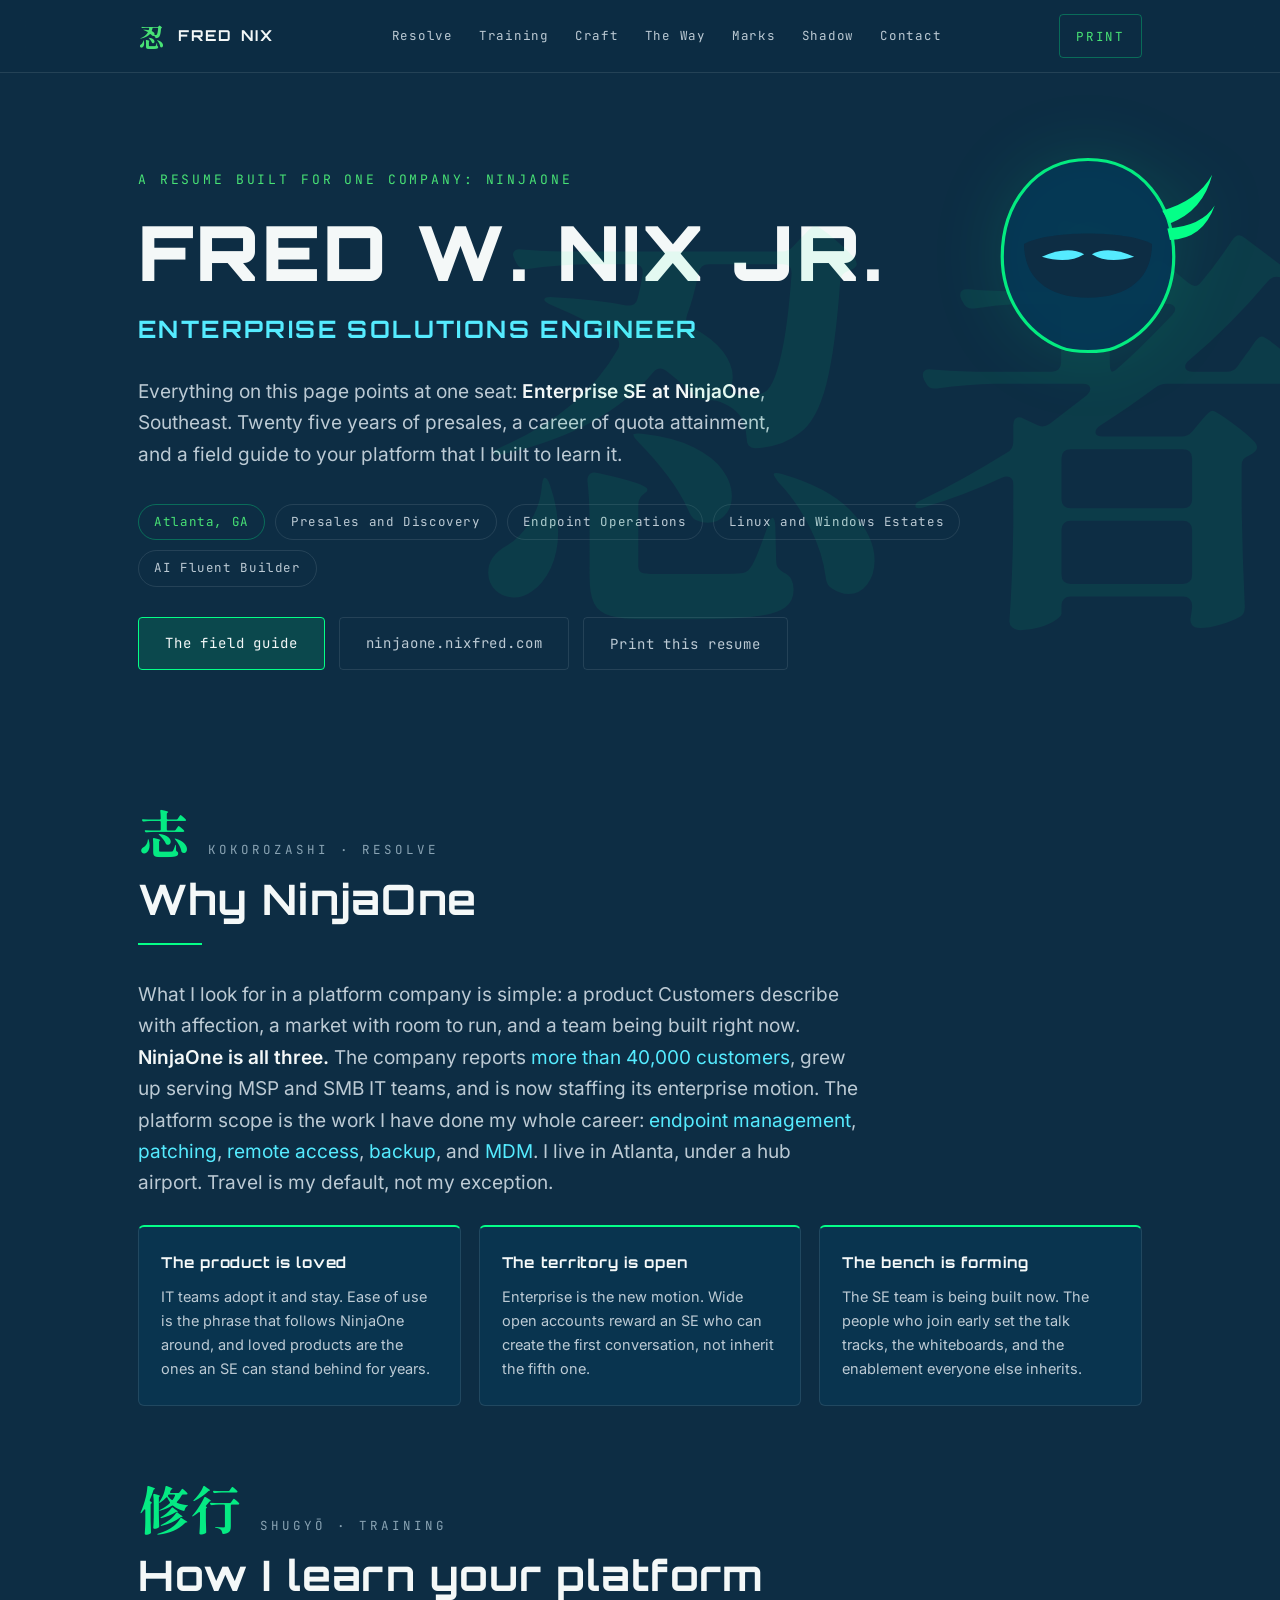
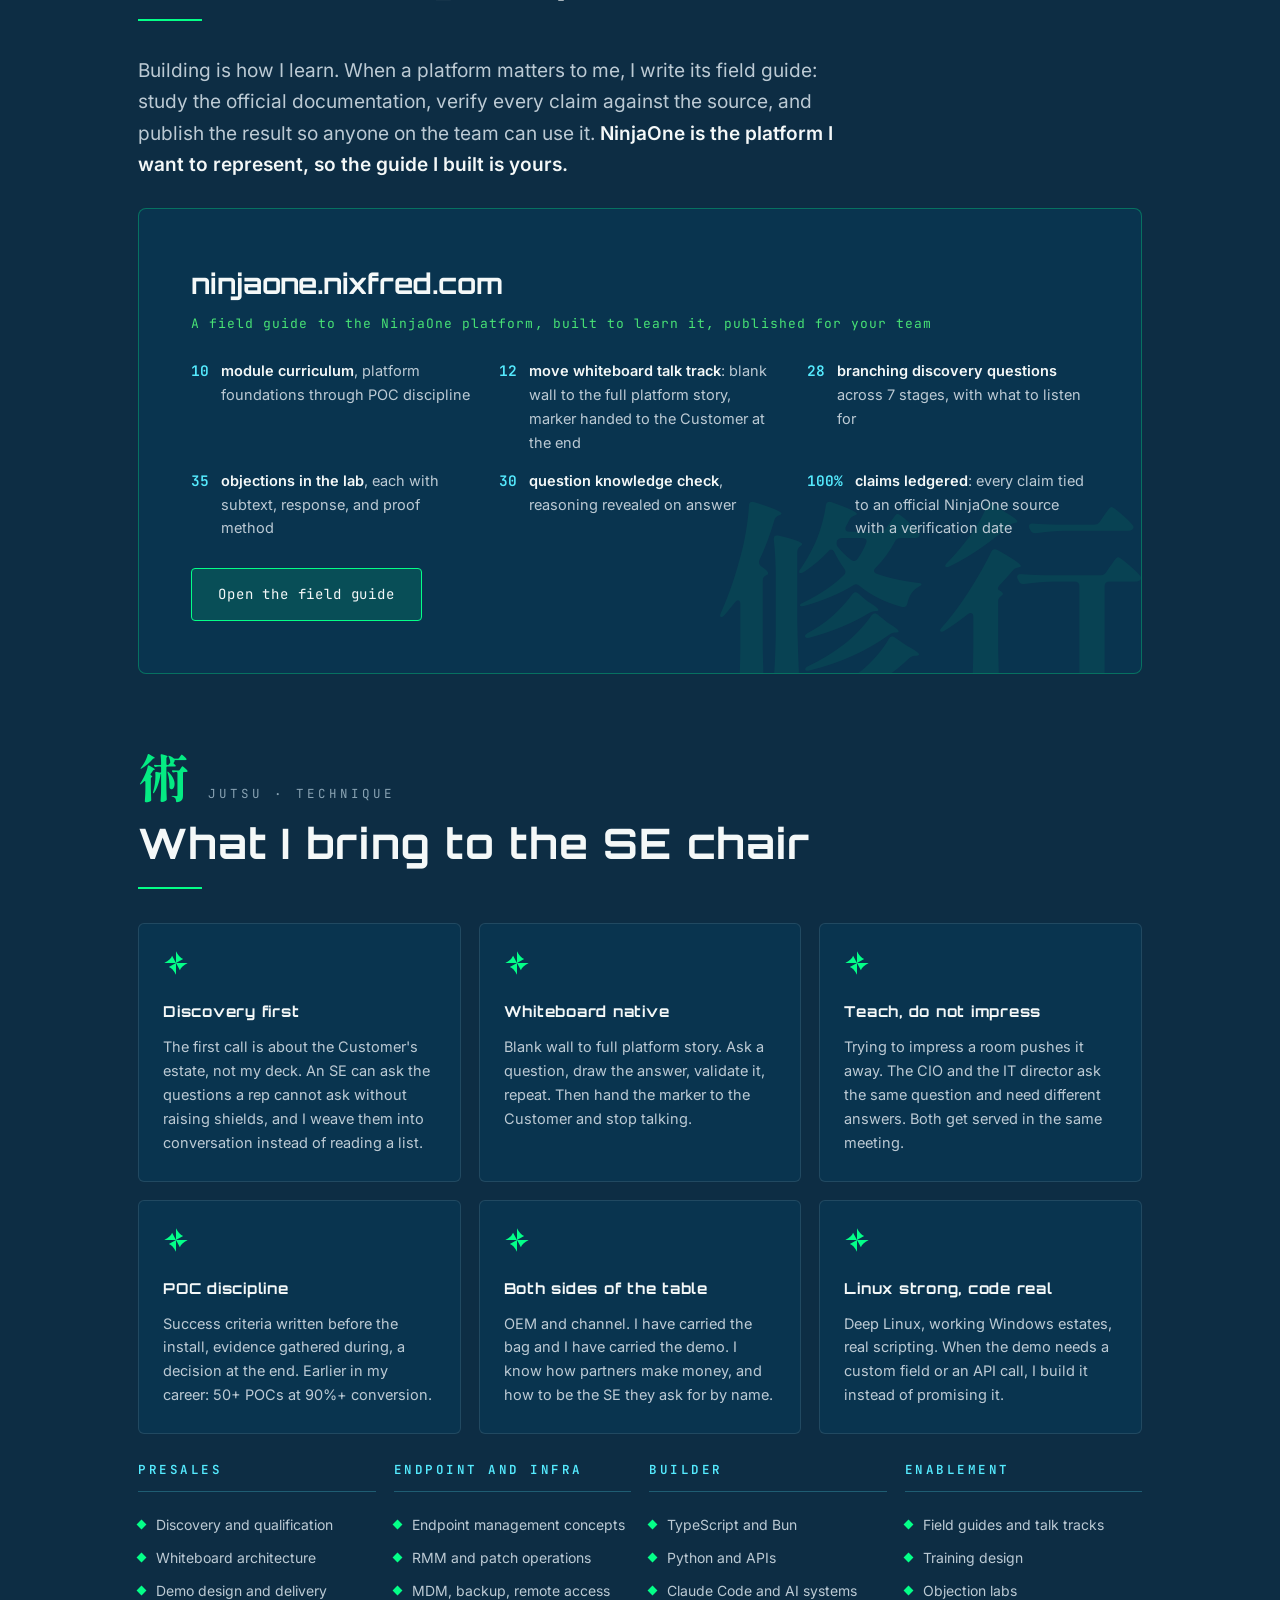
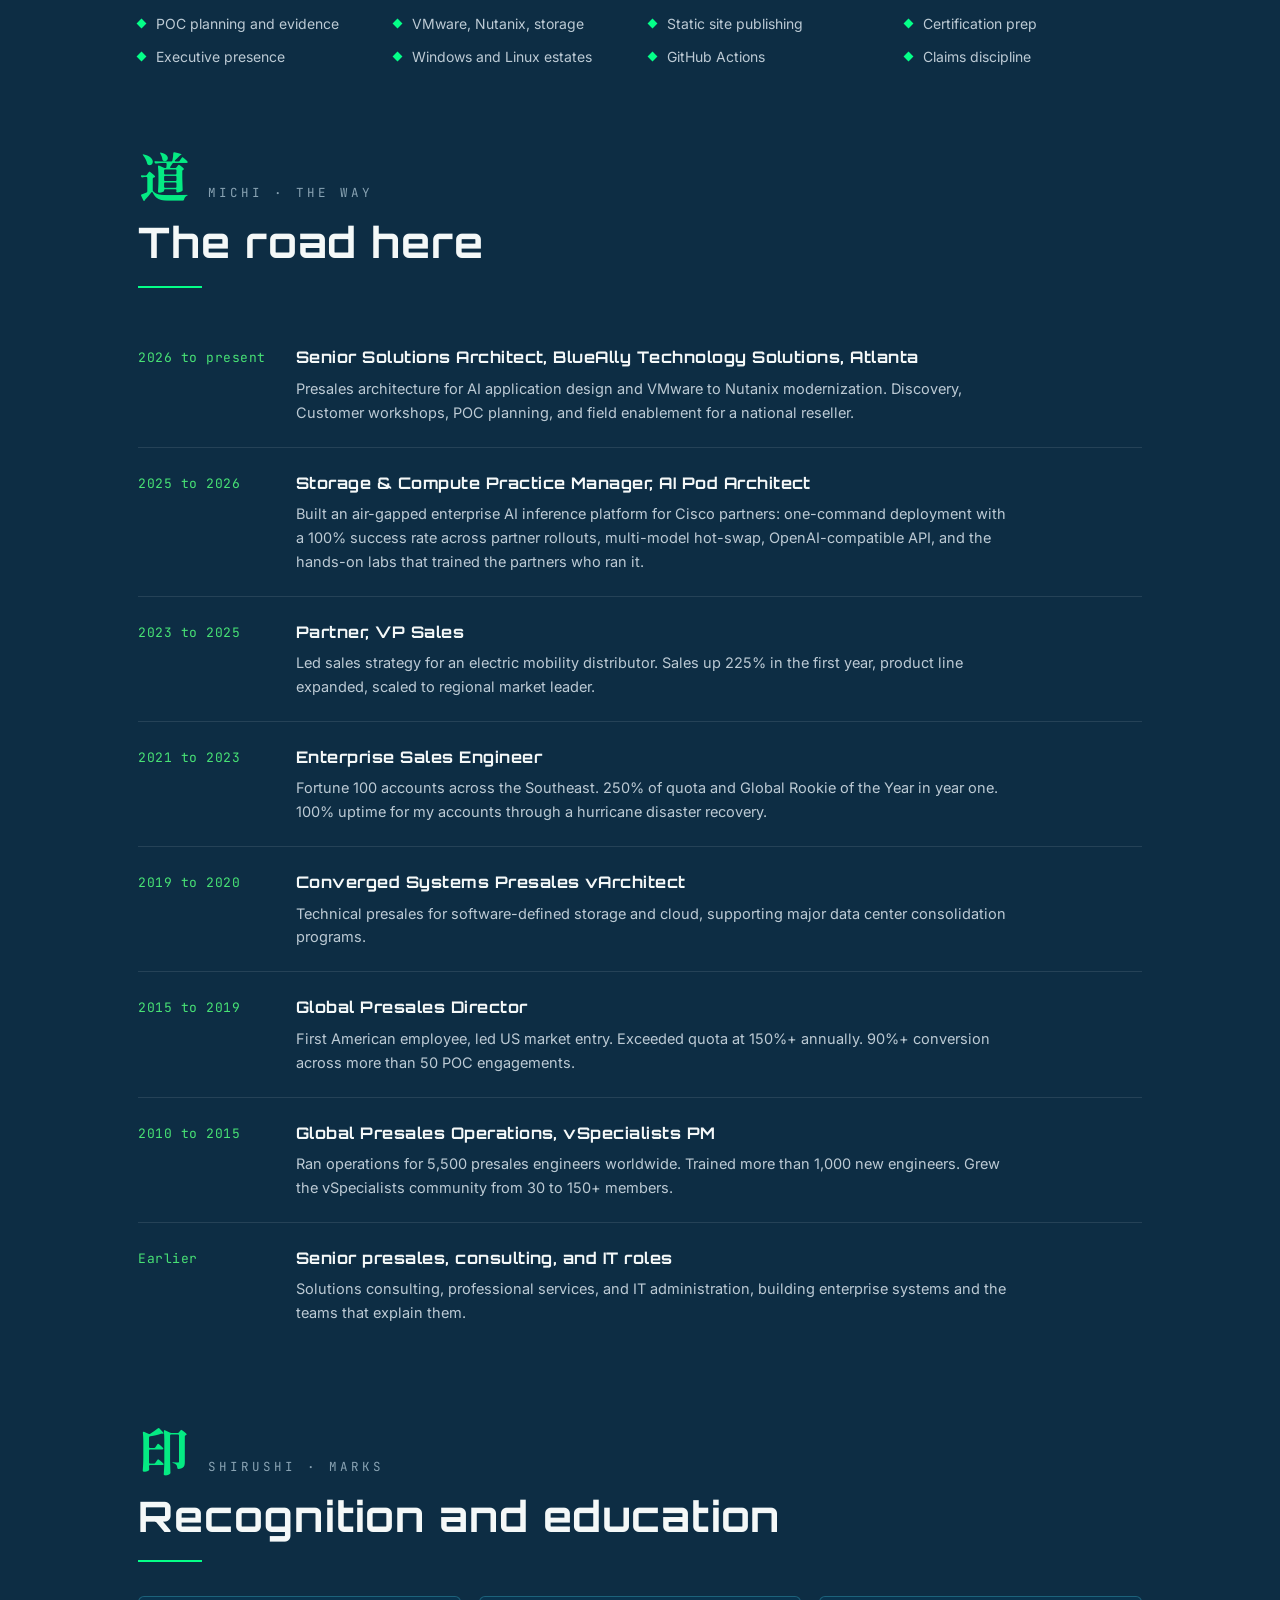
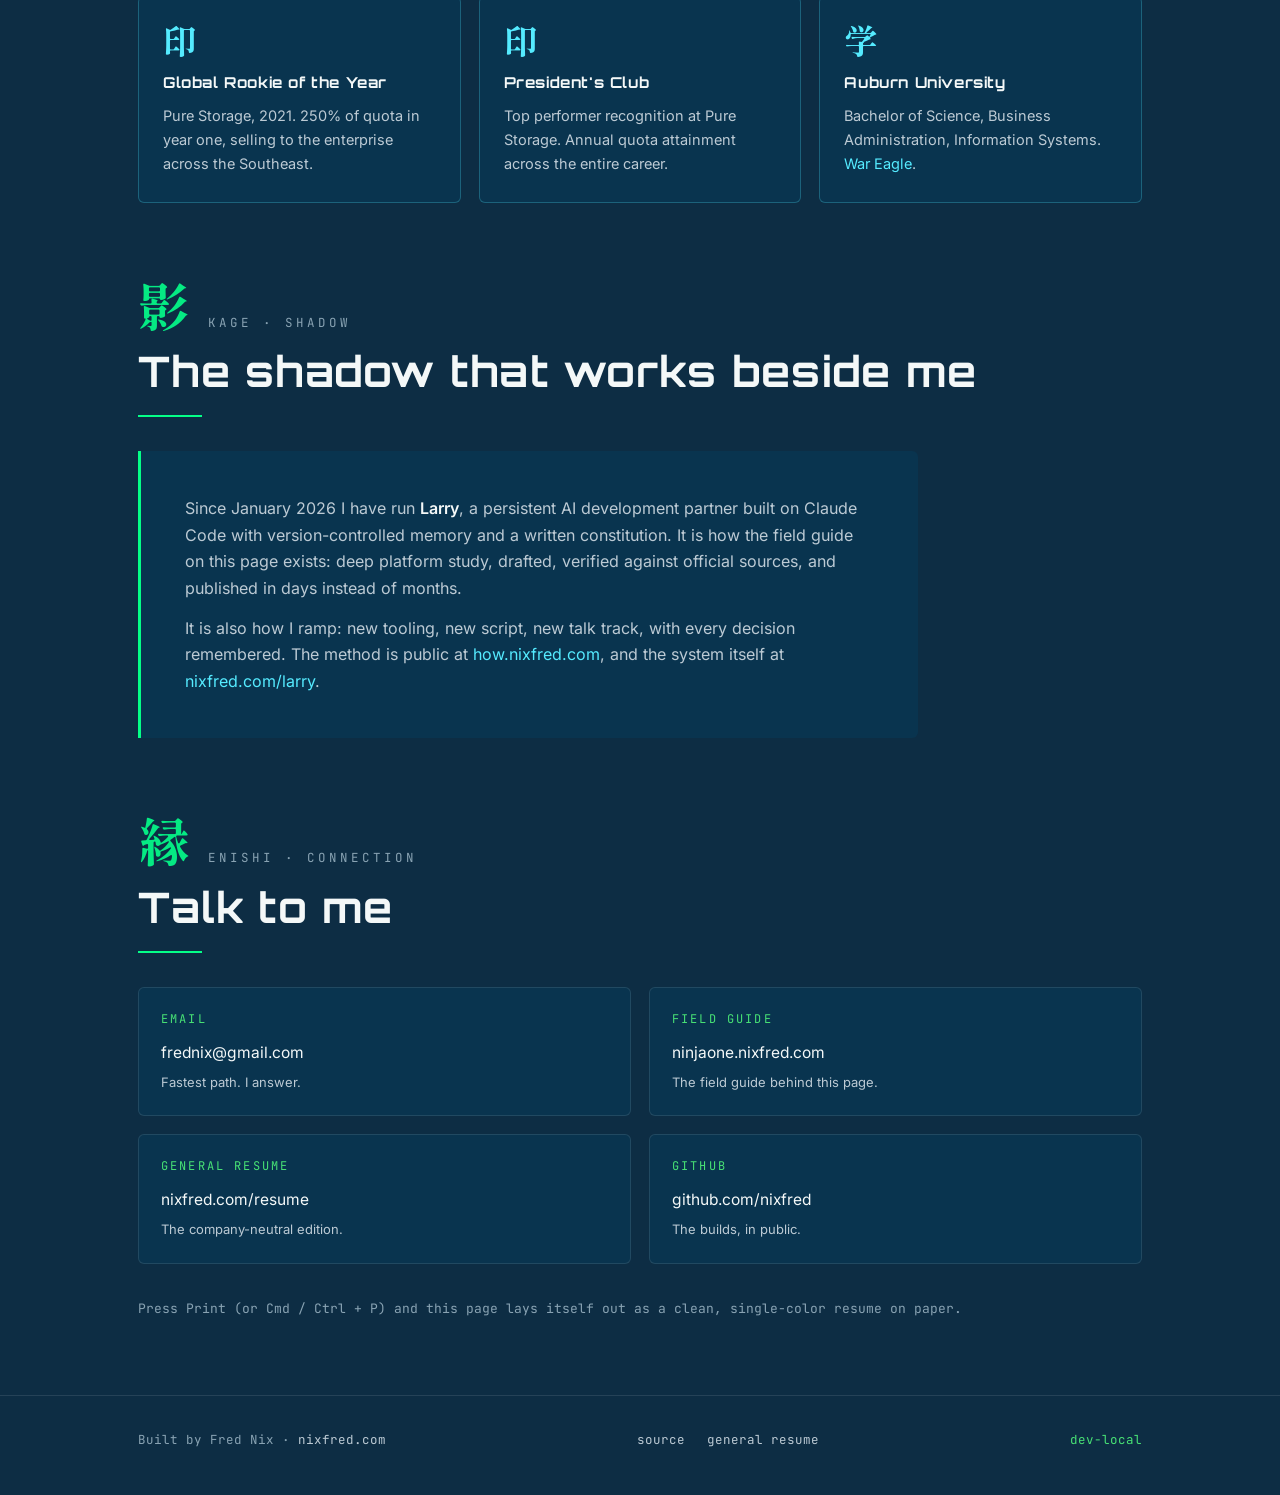
==== commit 346e74aa: "copy: drop the general-resume opener, hero now points at the seat Fred 2026-08-02: This is not my ge" ====
--- a/index.html
+++ b/index.html
@@ -79,7 +79,7 @@
     <h1>FRED W. NIX JR.</h1>
     <p class="hero-role">ENTERPRISE SOLUTIONS ENGINEER</p>
     <p class="hero-claim">
-      This is not my general resume. It is the version built for one seat:
+      Everything on this page points at one seat:
       <strong>Enterprise SE at NinjaOne</strong>, Southeast. Twenty five years of
       presales, a career of quota attainment, and a field guide to your platform
       that I built to learn it.
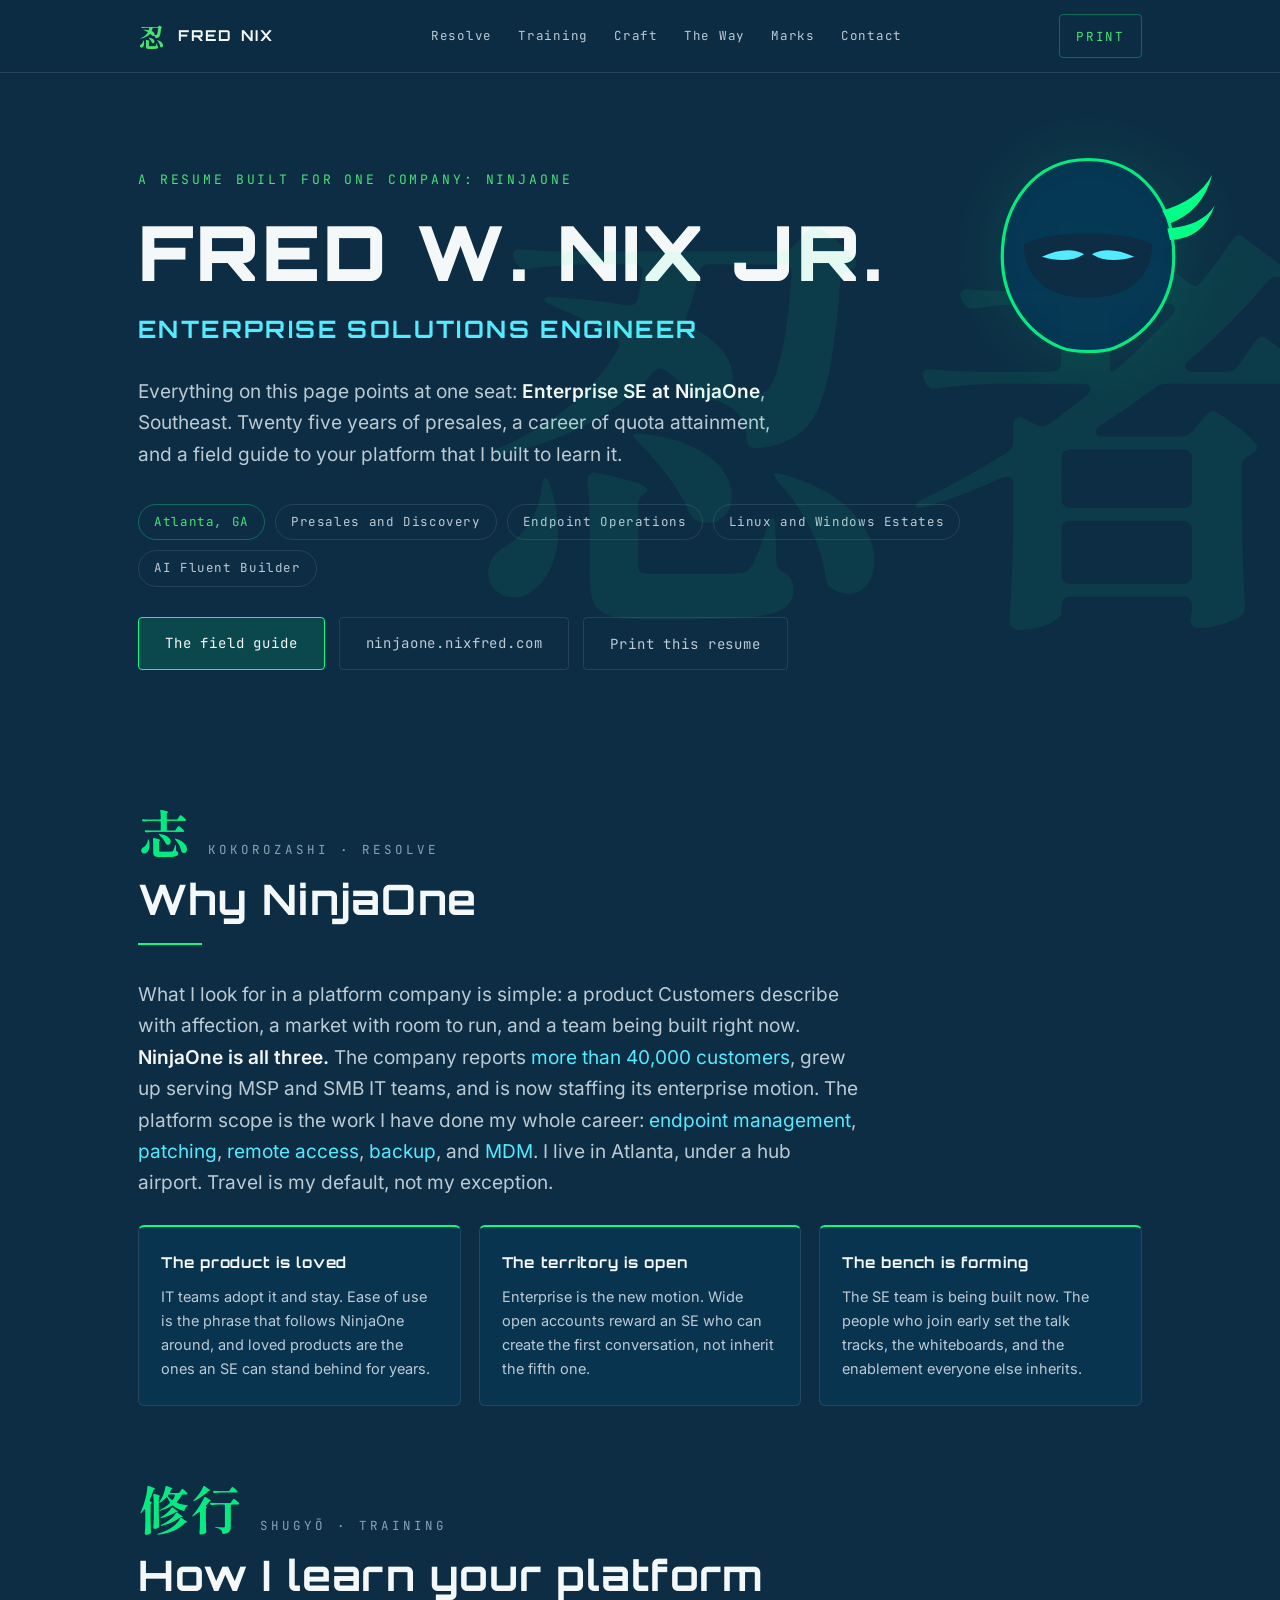
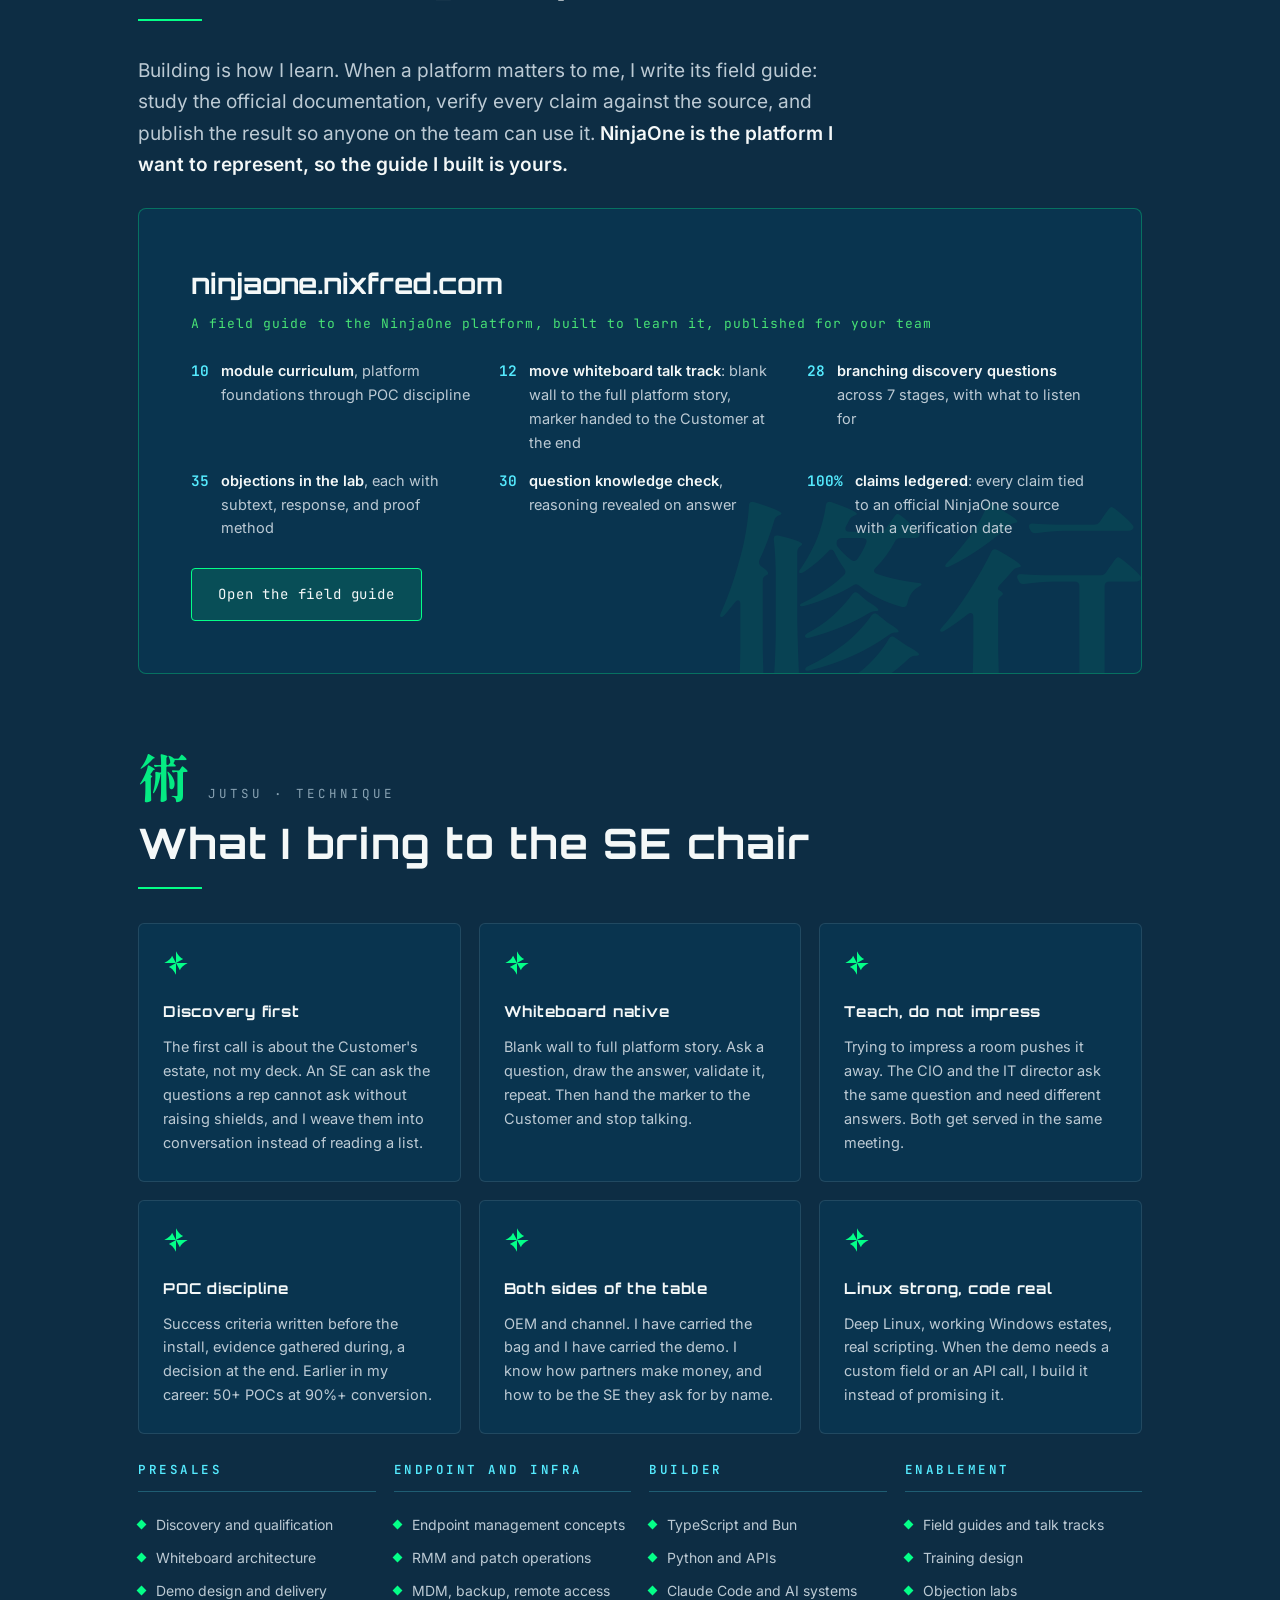
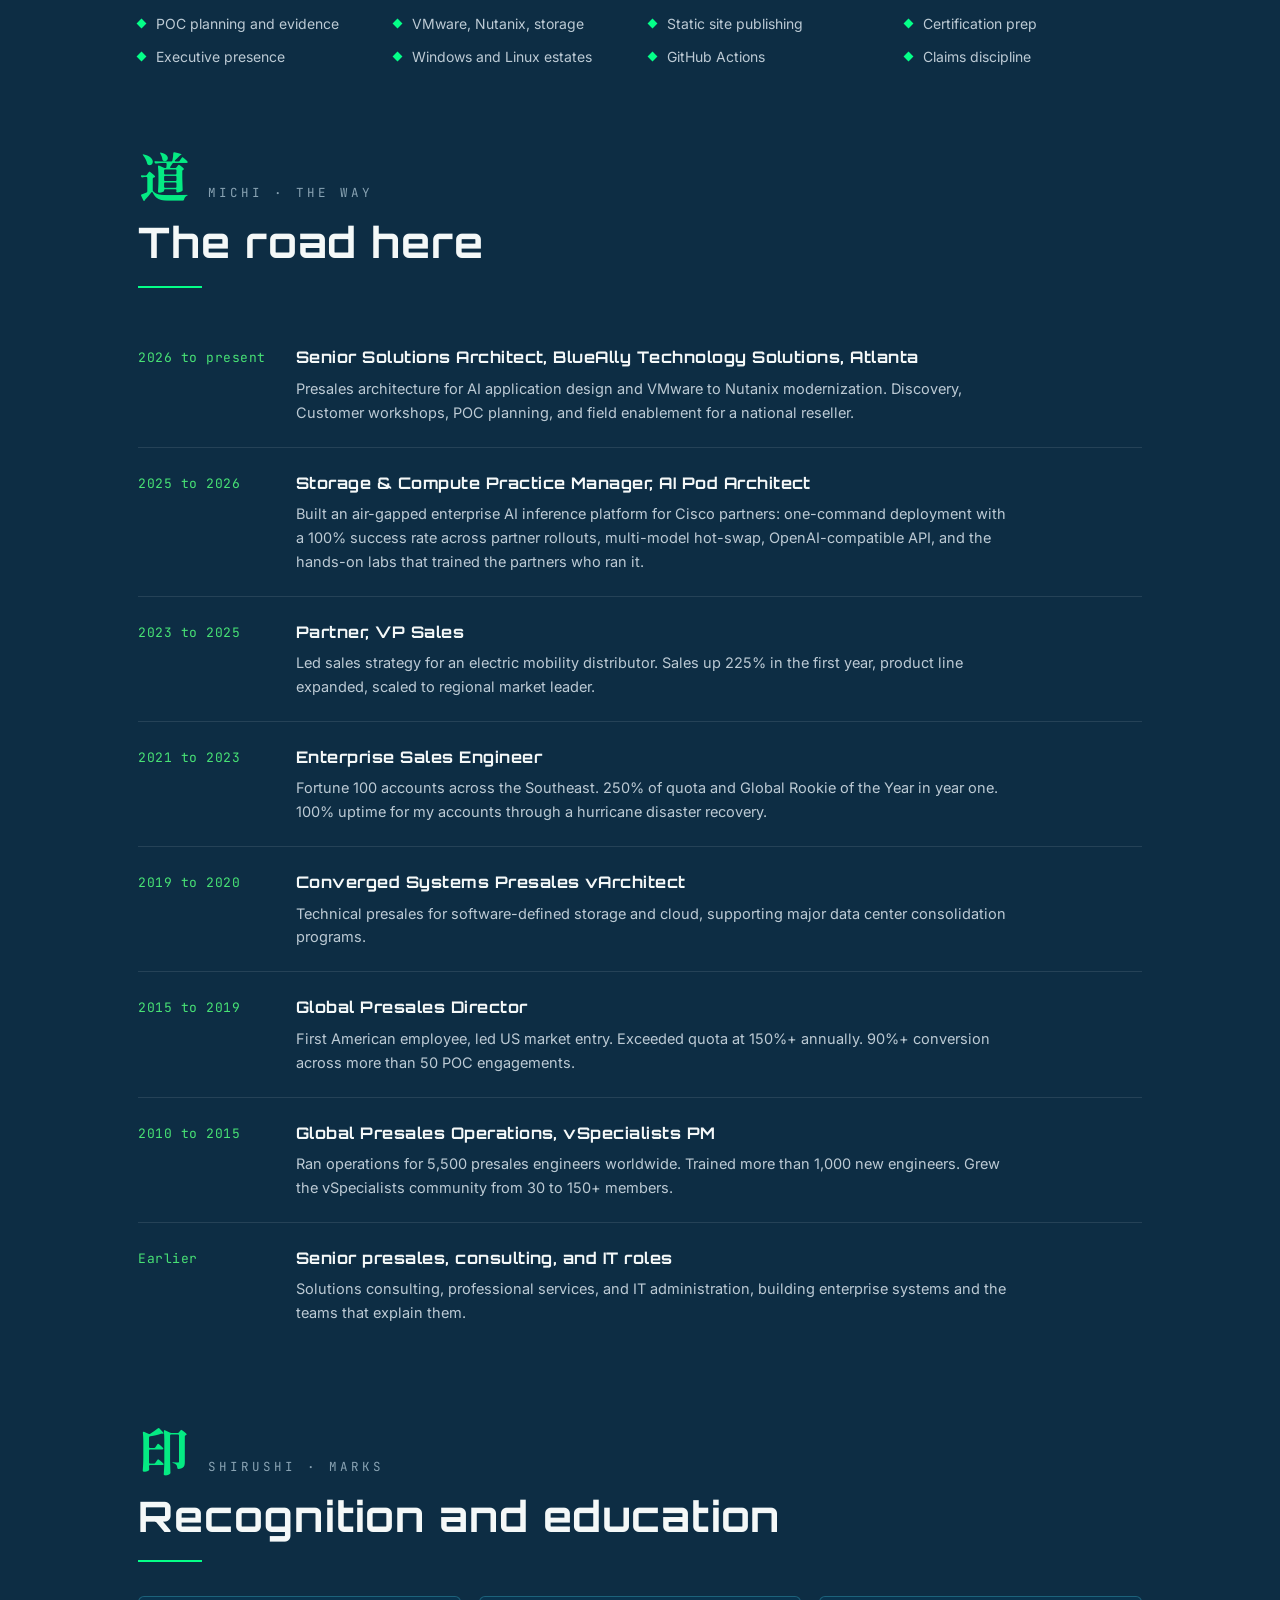
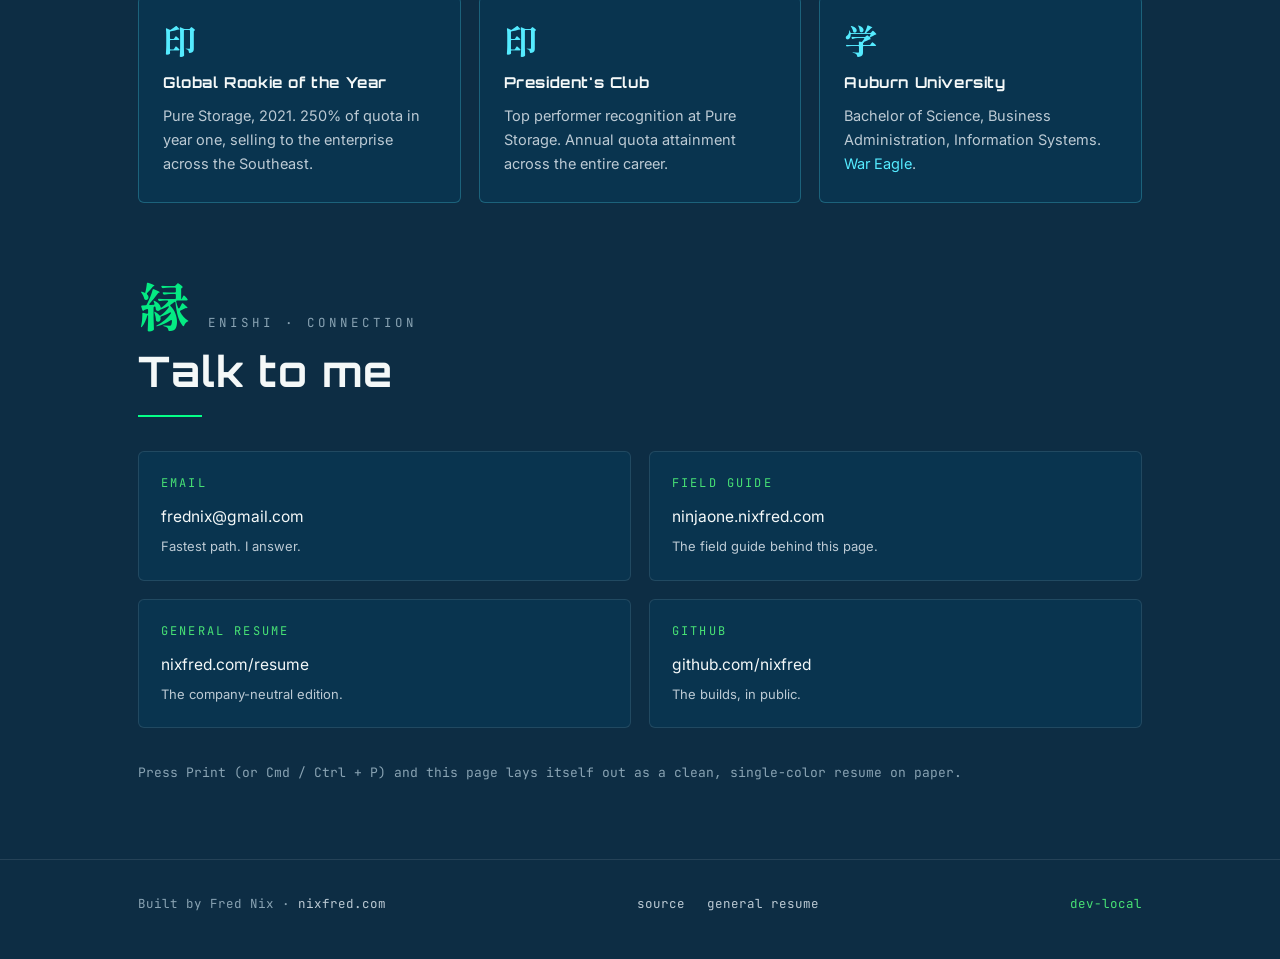
==== commit 492177f9: "remove the Larry shadow section entirely Fred 2026-08-02: remove the part about Larry. Section, nav " ====
--- a/index.html
+++ b/index.html
@@ -54,7 +54,6 @@
       <li><a href="#craft">Craft</a></li>
       <li><a href="#way">The Way</a></li>
       <li><a href="#marks">Marks</a></li>
-      <li><a href="#shadow">Shadow</a></li>
       <li><a href="#contact">Contact</a></li>
     </ul>
     <button class="nav-print" type="button" data-open-print>PRINT</button>
@@ -391,28 +390,6 @@
   </div>
 </section>
 
-<section id="shadow" aria-labelledby="shadow-h">
-  <div class="wrap">
-    <div class="section-head reveal">
-      <div class="section-mark">
-        <span class="mark-kanji" lang="ja">影</span>
-        <span class="mark-romaji">kage · shadow</span>
-      </div>
-      <h2 id="shadow-h">The shadow that works beside me</h2>
-      <div class="section-rule"></div>
-    </div>
-    <div class="shadow-box reveal">
-      <p>Since January 2026 I have run <strong>Larry</strong>, a persistent AI development
-      partner built on Claude Code with version-controlled memory and a written constitution.
-      It is how the field guide on this page exists: deep platform study, drafted, verified
-      against official sources, and published in days instead of months.</p>
-      <p>It is also how I ramp: new tooling, new script, new talk track, with every decision
-      remembered. The method is public at <a href="https://how.nixfred.com/">how.nixfred.com</a>,
-      and the system itself at <a href="https://nixfred.com/larry">nixfred.com/larry</a>.</p>
-    </div>
-  </div>
-</section>
-
 <section id="contact" aria-labelledby="contact-h">
   <div class="wrap">
     <div class="section-head reveal">
--- a/styles.css
+++ b/styles.css
@@ -505,18 +505,6 @@
   margin-bottom: 8px;
 }
 .mark-card p { font-size: 14.5px; color: var(--bone-dim); }
-
-/* ---------- shadow ---------- */
-.shadow-box {
-  border-left: 3px solid var(--brand);
-  background: var(--ink-2);
-  border-radius: 0 6px 6px 0;
-  padding: clamp(26px, 4vw, 44px);
-  max-width: 780px;
-}
-.shadow-box p { color: var(--bone-dim); font-size: 16px; }
-.shadow-box p + p { margin-top: 14px; }
-.shadow-box strong { color: var(--bone); font-weight: 600; }
 
 /* ---------- contact ---------- */
 .contact-links {
--- a/print.css
+++ b/print.css
@@ -2,27 +2,51 @@
    comes from the @media print token block in tokens.css. */
 
 @media print {
-  body { font-size: 11.5pt; line-height: 1.5; background: var(--ink); }
+  body { font-size: 11pt; line-height: 1.45; background: var(--ink); }
 
-  .site-nav, .cta-row, .print-hint, .hero-ninja, .hero-watermark,
-  .proof-kanji, .skip-link, .shuriken, .print-modal, .nav-print { display: none !important; }
+  .site-nav, .cta-row, .print-hint, .hero-watermark,
+  .proof-kanji, .skip-link, .shuriken, .print-modal, .nav-print,
+  .kanji-badge { display: none !important; }
 
-  .hero { padding: 0 0 18pt; }
-  section { padding-top: 22pt; }
+  /* the little ninja stays: small line-art figure at the top right of the header */
+  .hero { padding: 0 88pt 14pt 0; }
+  .hero-ninja {
+    position: absolute;
+    top: 0;
+    right: 0;
+    width: 64pt;
+    filter: none;
+  }
+
+  section { padding-top: 16pt; }
   .wrap { padding: 0; max-width: none; }
+  .section-head { margin-bottom: 10pt; break-after: avoid; }
+  .section-rule { margin-top: 8pt; }
+  .lede { margin-bottom: 4pt; }
 
   .why-points, .craft-grid, .skills-grid, .marks-grid, .contact-links {
     grid-template-columns: 1fr 1fr;
-    gap: 10pt;
+    gap: 8pt;
+    margin-top: 12pt;
   }
-  .why-point, .craft-card, .mark-card, .proof, .shadow-box,
-  .contact-links a { break-inside: avoid; }
-  .proof-grid { grid-template-columns: 1fr 1fr; }
-  .timeline li { grid-template-columns: 90pt 1fr; padding: 8pt 0; }
+  .why-point, .craft-card, .mark-card, .proof,
+  .contact-links a, .timeline li, .skill-col { break-inside: avoid; }
+  .why-point, .craft-card, .mark-card { padding: 12pt 12pt; }
+  .proof { padding: 14pt 16pt; margin-top: 12pt !important; }
+  .proof-grid { grid-template-columns: 1fr 1fr; gap: 6pt 14pt; margin-bottom: 12pt; }
+  .proof .btn { display: none; }
+  .timeline { margin-top: 12pt; }
+  .timeline li { grid-template-columns: 90pt 1fr; padding: 6pt 0; }
+  .t-when { font-size: 9.5pt; }
+  .skill-col h3 { margin-bottom: 8pt; padding-bottom: 6pt; }
+  .contact-links { margin-top: 12pt; }
+  .contact-links a { padding: 10pt 12pt; }
+
+  h1, h2, h3 { break-after: avoid; }
 
   a { text-decoration: none; }
-  .site-footer { margin-top: 24pt; }
+  .site-footer { margin-top: 16pt; padding: 12pt 0 0; }
   html.js .reveal { opacity: 1; transform: none; }
 
-  @page { margin: 14mm; }
+  @page { margin: 12mm; }
 }
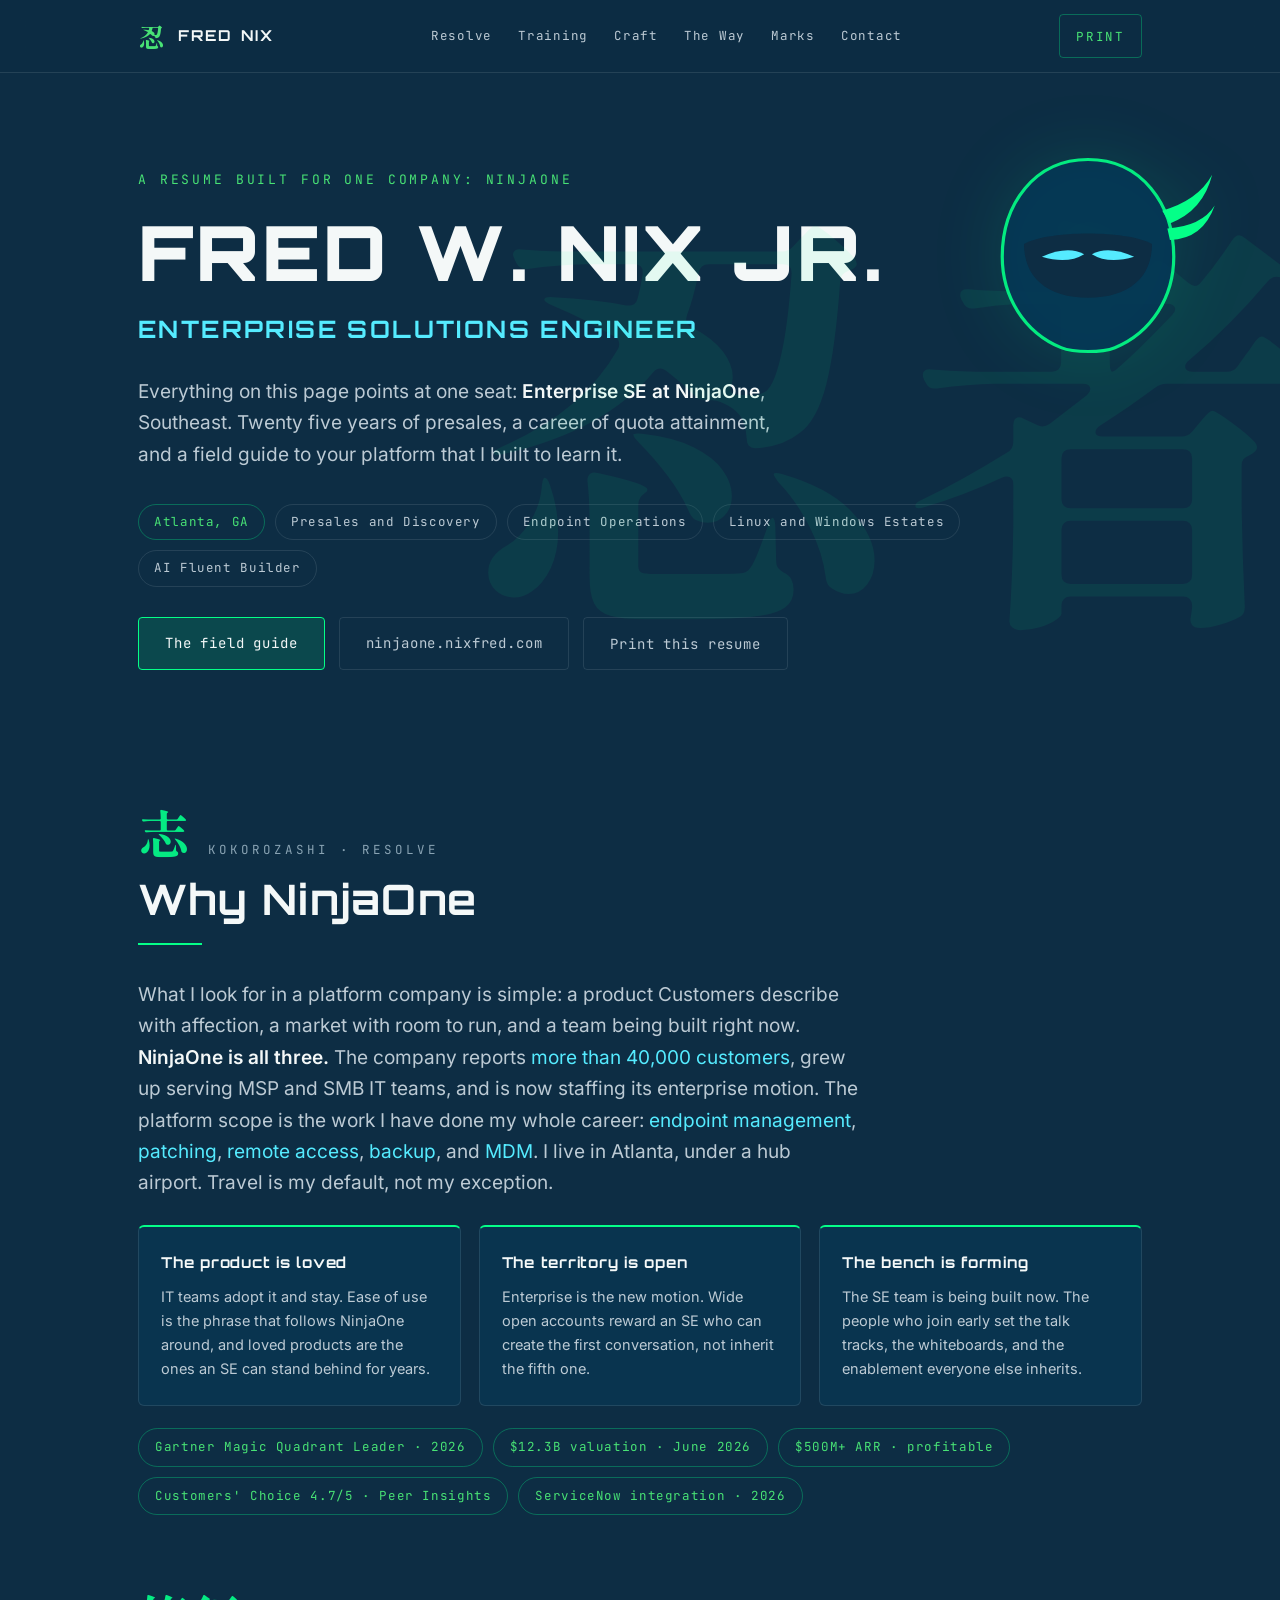
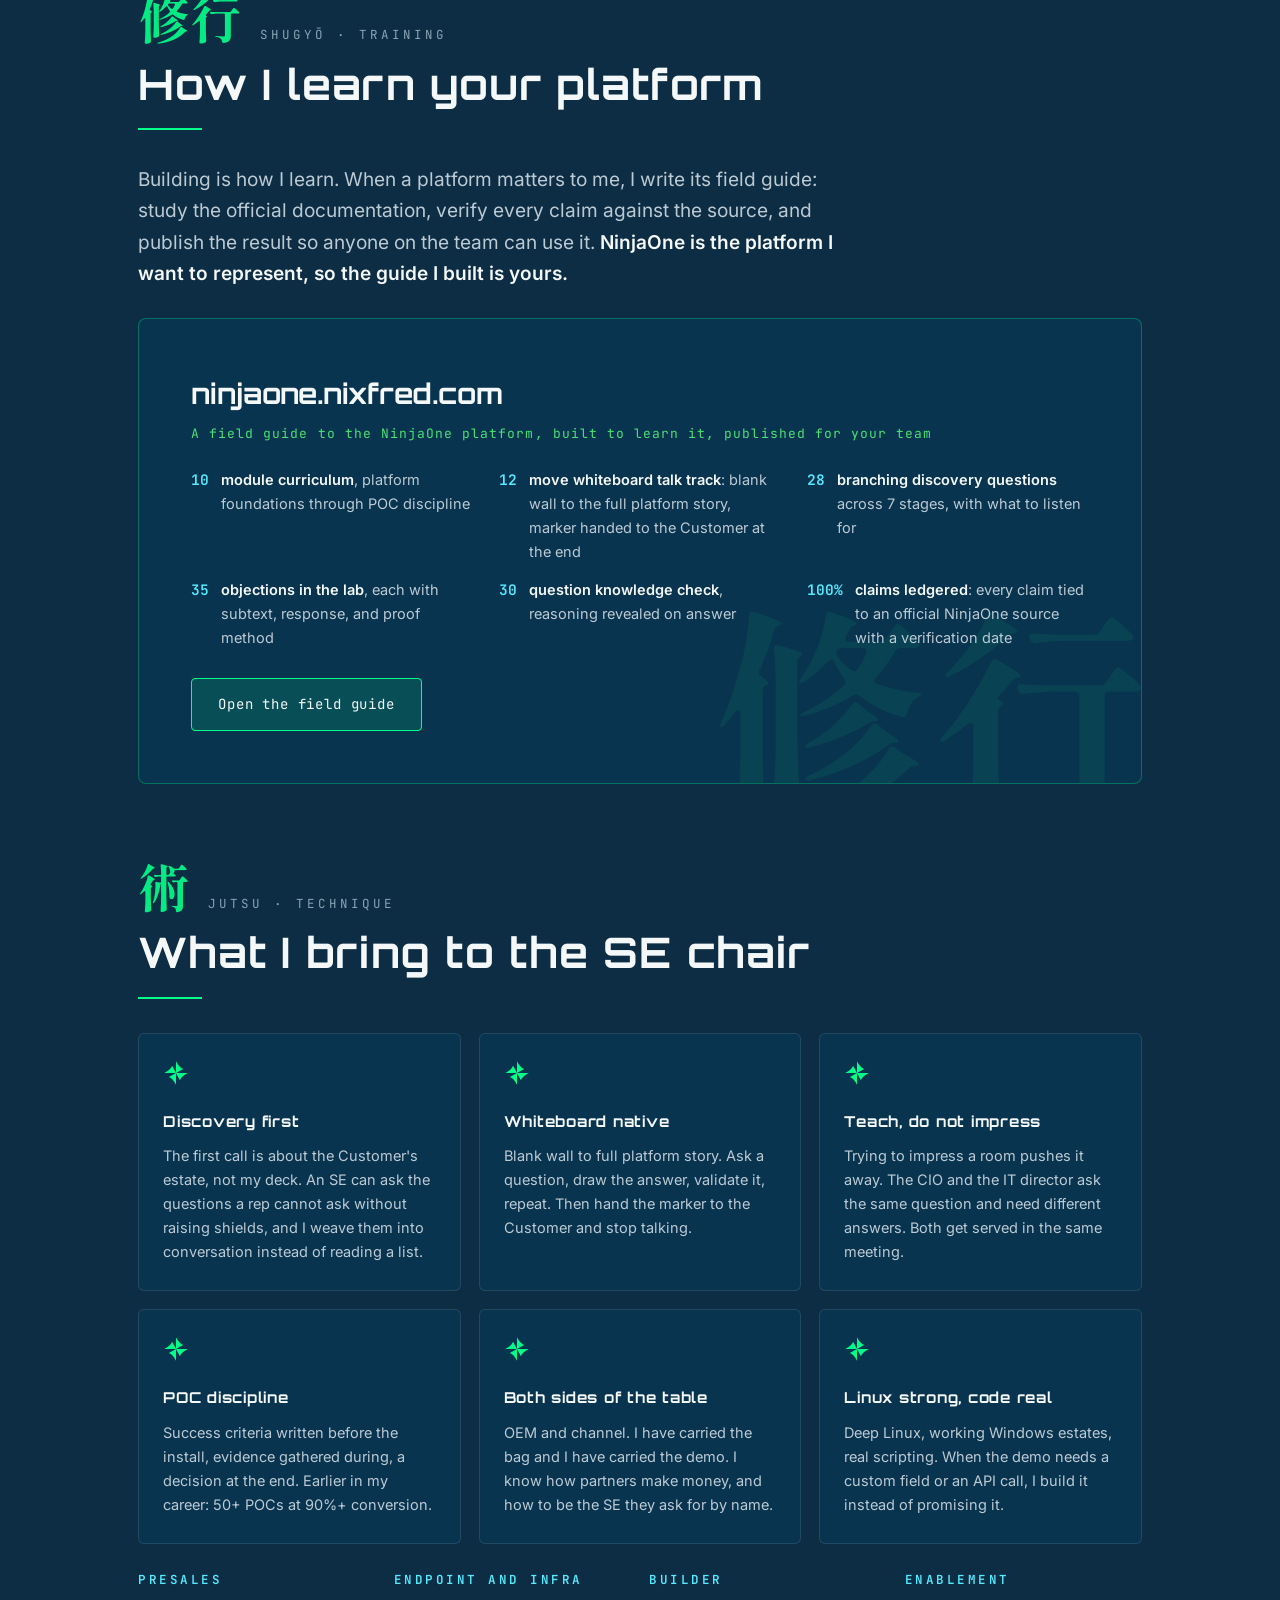
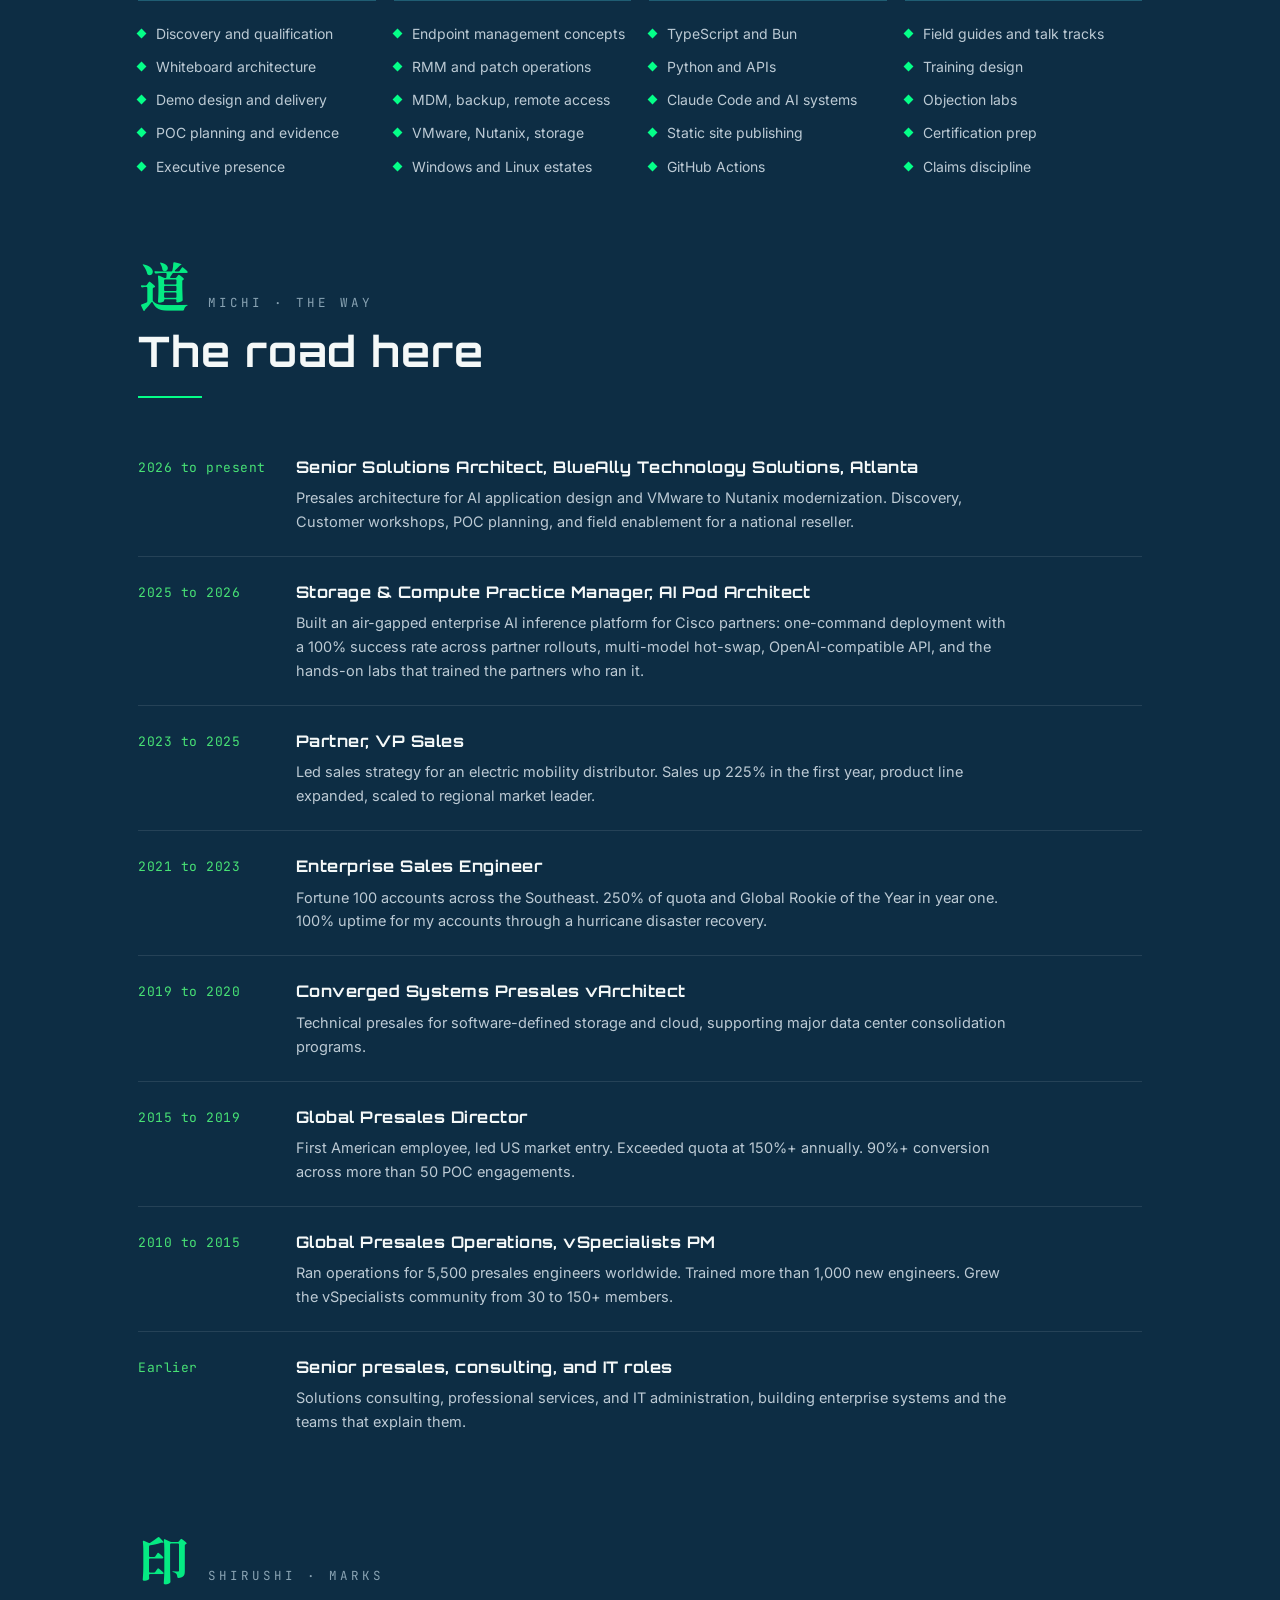
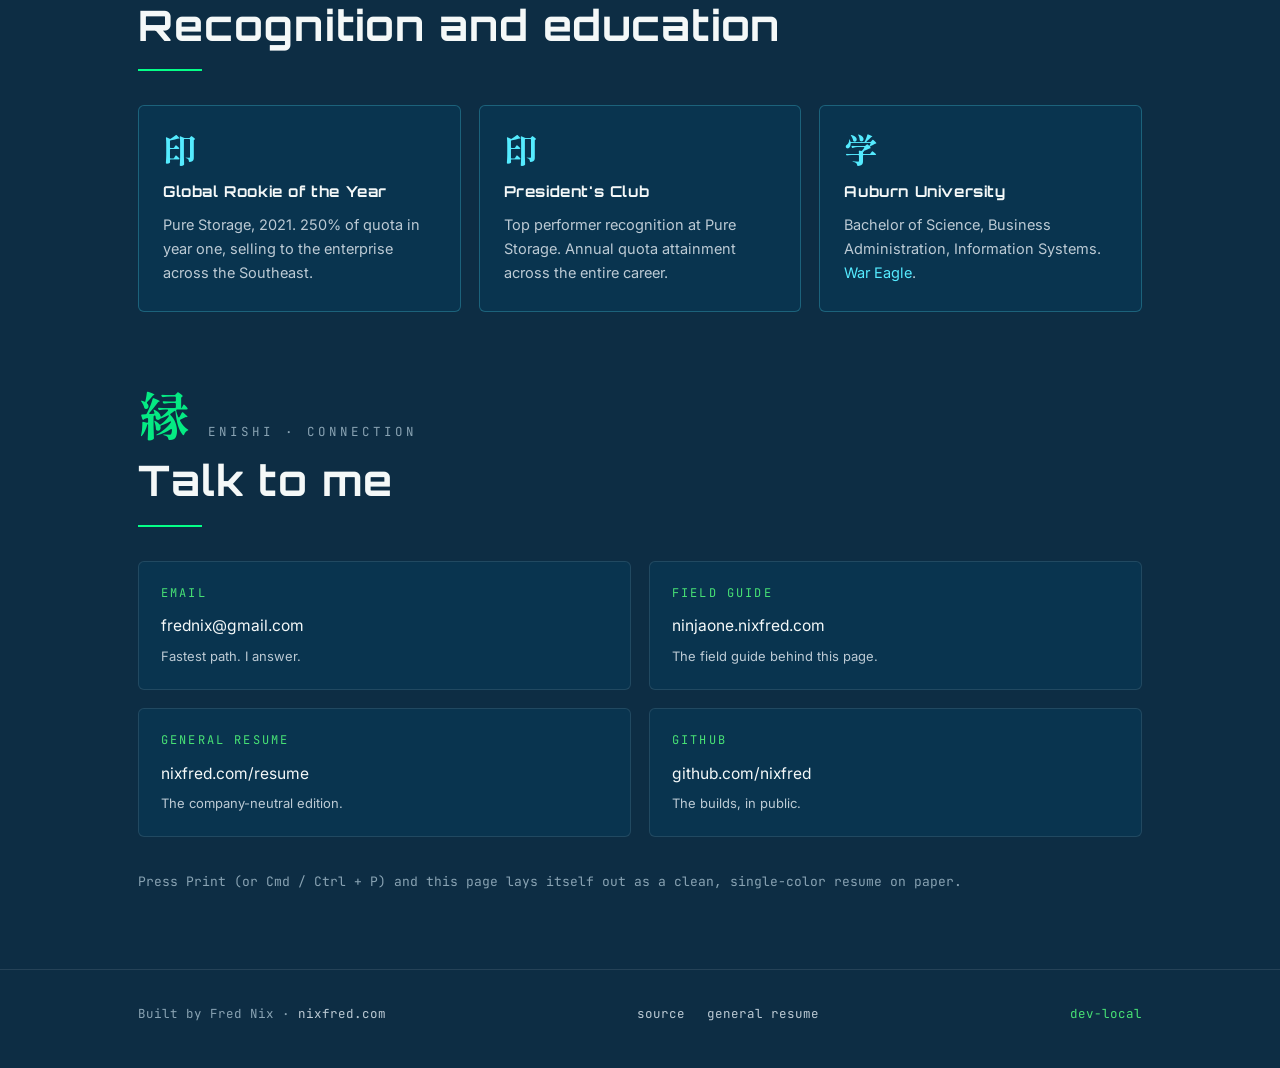
==== commit 24eb279b: "why NinjaOne: add linked momentum signals from verified OSINT Signal strip under the why cards: Gart" ====
--- a/index.html
+++ b/index.html
@@ -140,6 +140,13 @@
         talk tracks, the whiteboards, and the enablement everyone else inherits.</p>
       </li>
     </ul>
+    <ul class="signal-row reveal">
+      <li><a href="https://www.ninjaone.com/press/leader-2026-gartner-magic-quadrant-mq/">Gartner Magic Quadrant Leader · 2026</a></li>
+      <li><a href="https://www.ninjaone.com/press/12-3-billion-valuation/">$12.3B valuation · June 2026</a></li>
+      <li><a href="https://www.ninjaone.com/press/ninjaone-surpasses-500-million-arr/">$500M+ ARR · profitable</a></li>
+      <li><a href="https://finance.yahoo.com/technology/articles/ninjaone-named-customers-choice-2026-130000196.html">Customers' Choice 4.7/5 · Peer Insights</a></li>
+      <li><a href="https://finance.yahoo.com/technology/articles/ninjaone-partners-servicenow-unify-operations-130000843.html">ServiceNow integration · 2026</a></li>
+    </ul>
   </div>
 </section>
 
--- a/styles.css
+++ b/styles.css
@@ -330,6 +330,26 @@
   color: var(--bone);
 }
 .why-point p { font-size: 14.5px; color: var(--bone-dim); }
+
+.signal-row {
+  display: flex;
+  flex-wrap: wrap;
+  gap: 10px;
+  margin-top: 22px;
+  padding: 0;
+  list-style: none;
+}
+.signal-row a {
+  display: inline-block;
+  font-family: var(--font-mono);
+  font-size: 12.5px;
+  letter-spacing: 0.05em;
+  color: var(--brand-text);
+  border: 1px solid var(--brand-border);
+  border-radius: 999px;
+  padding: 8px 16px;
+}
+.signal-row a:hover { border-color: var(--brand-text); background: var(--brand-glow); text-decoration: none; }
 
 /* ---------- proof of work ---------- */
 .proof {
--- a/print.css
+++ b/print.css
@@ -31,6 +31,7 @@
   }
   .why-point, .craft-card, .mark-card, .proof,
   .contact-links a, .timeline li, .skill-col { break-inside: avoid; }
+  .signal-row { margin-top: 10pt; }
   .why-point, .craft-card, .mark-card { padding: 12pt 12pt; }
   .proof { padding: 14pt 16pt; margin-top: 12pt !important; }
   .proof-grid { grid-template-columns: 1fr 1fr; gap: 6pt 14pt; margin-bottom: 12pt; }
